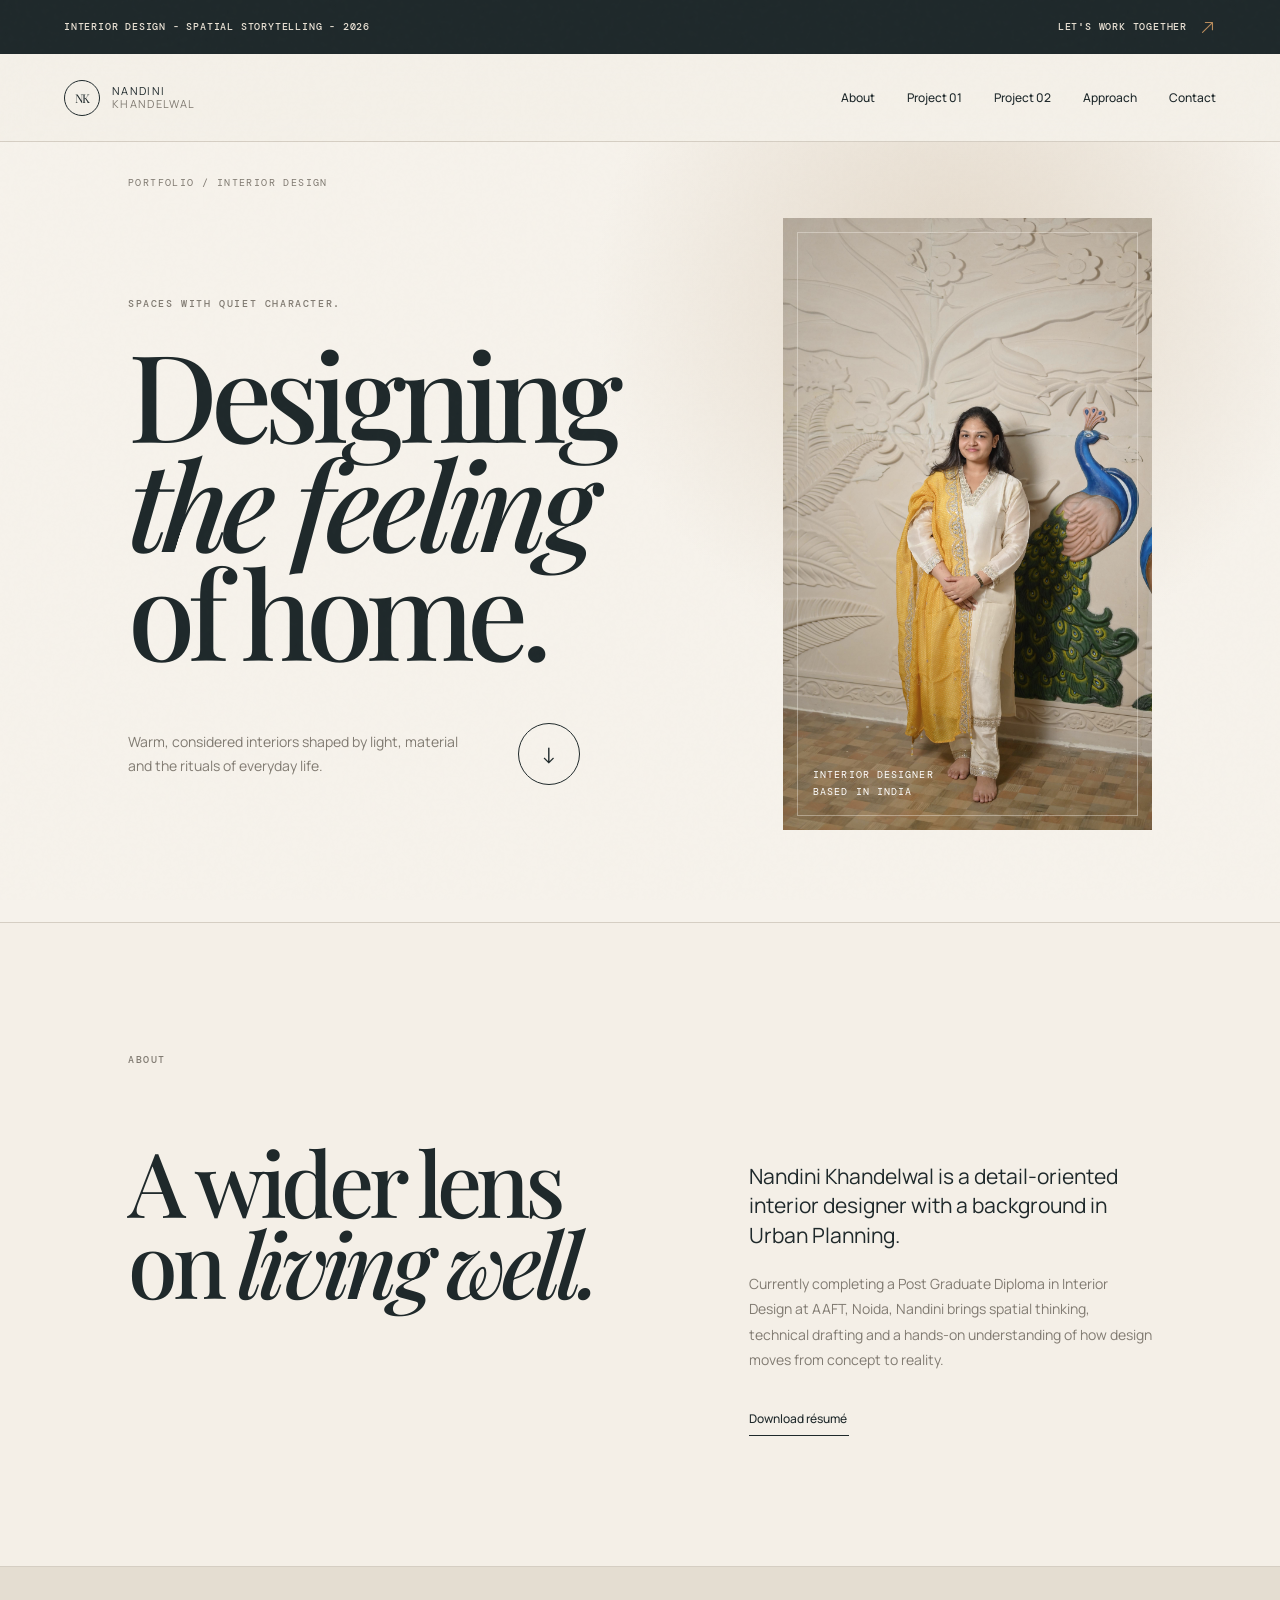
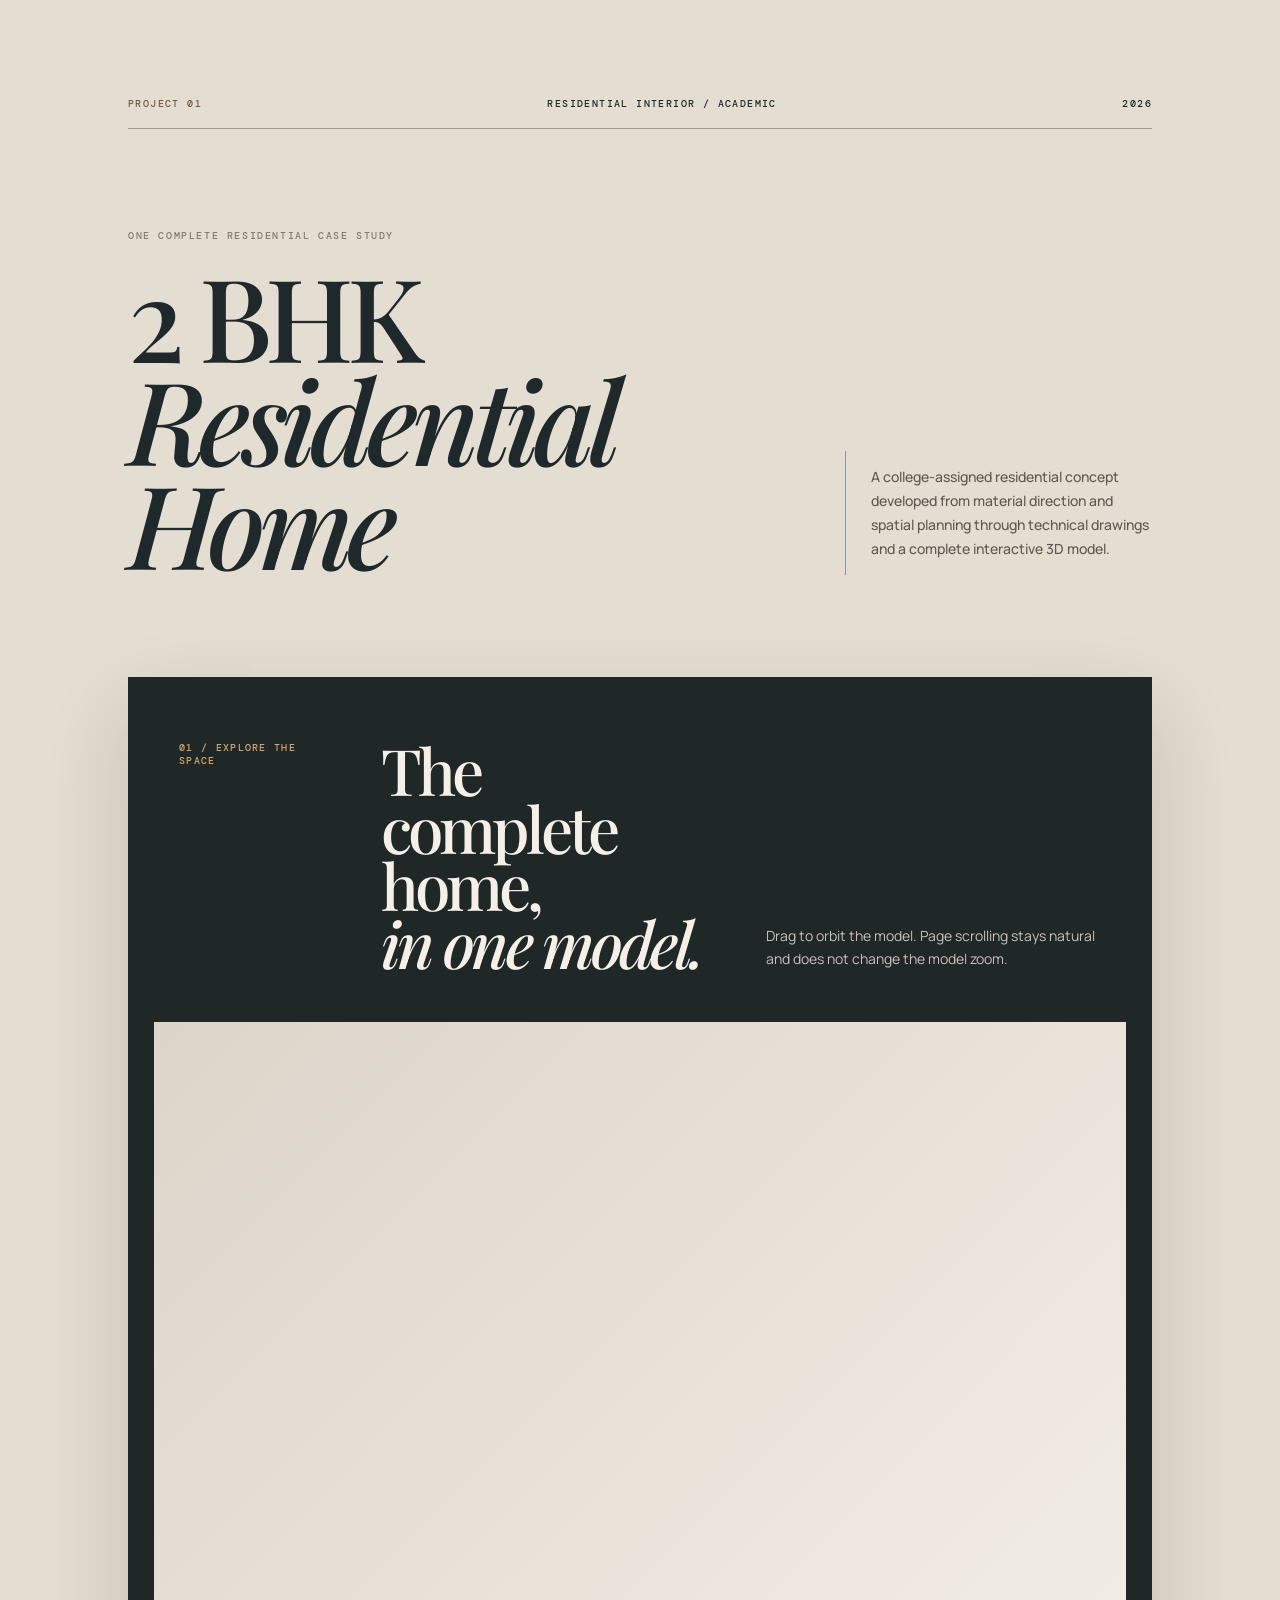
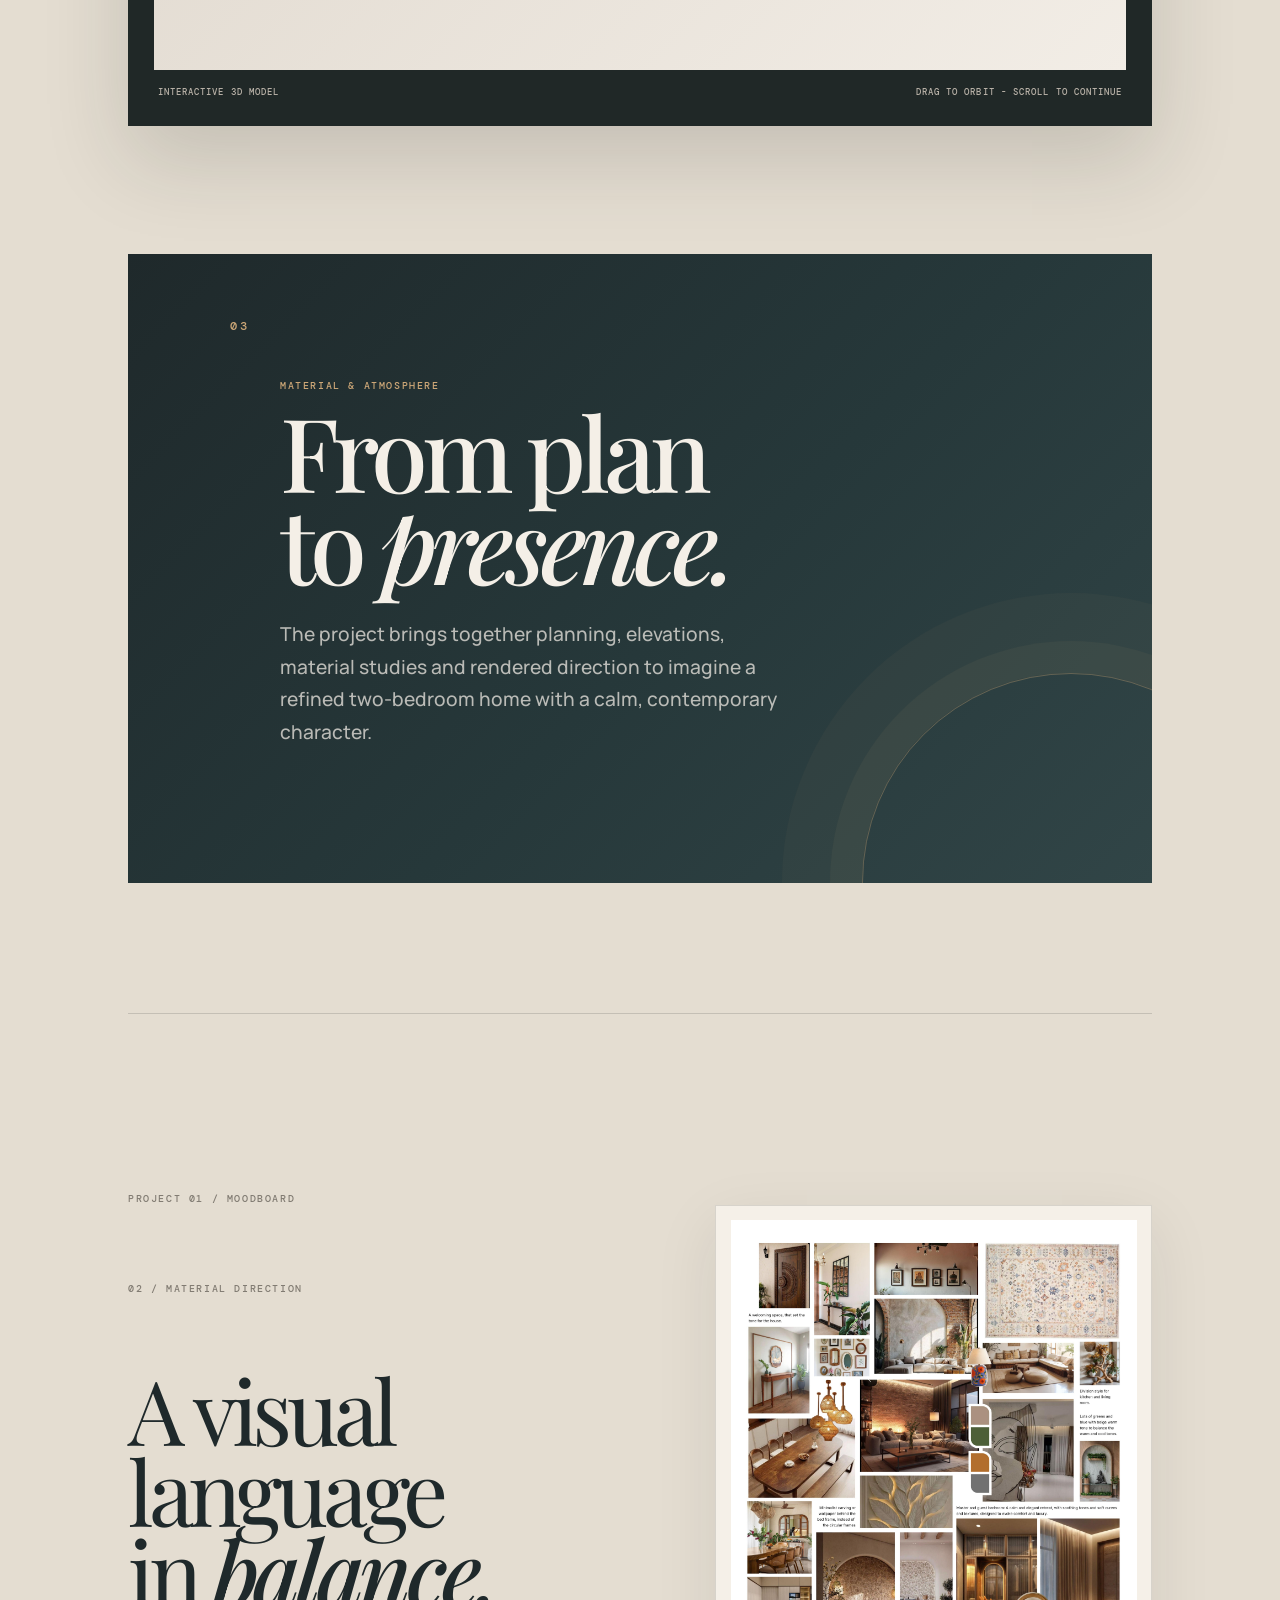
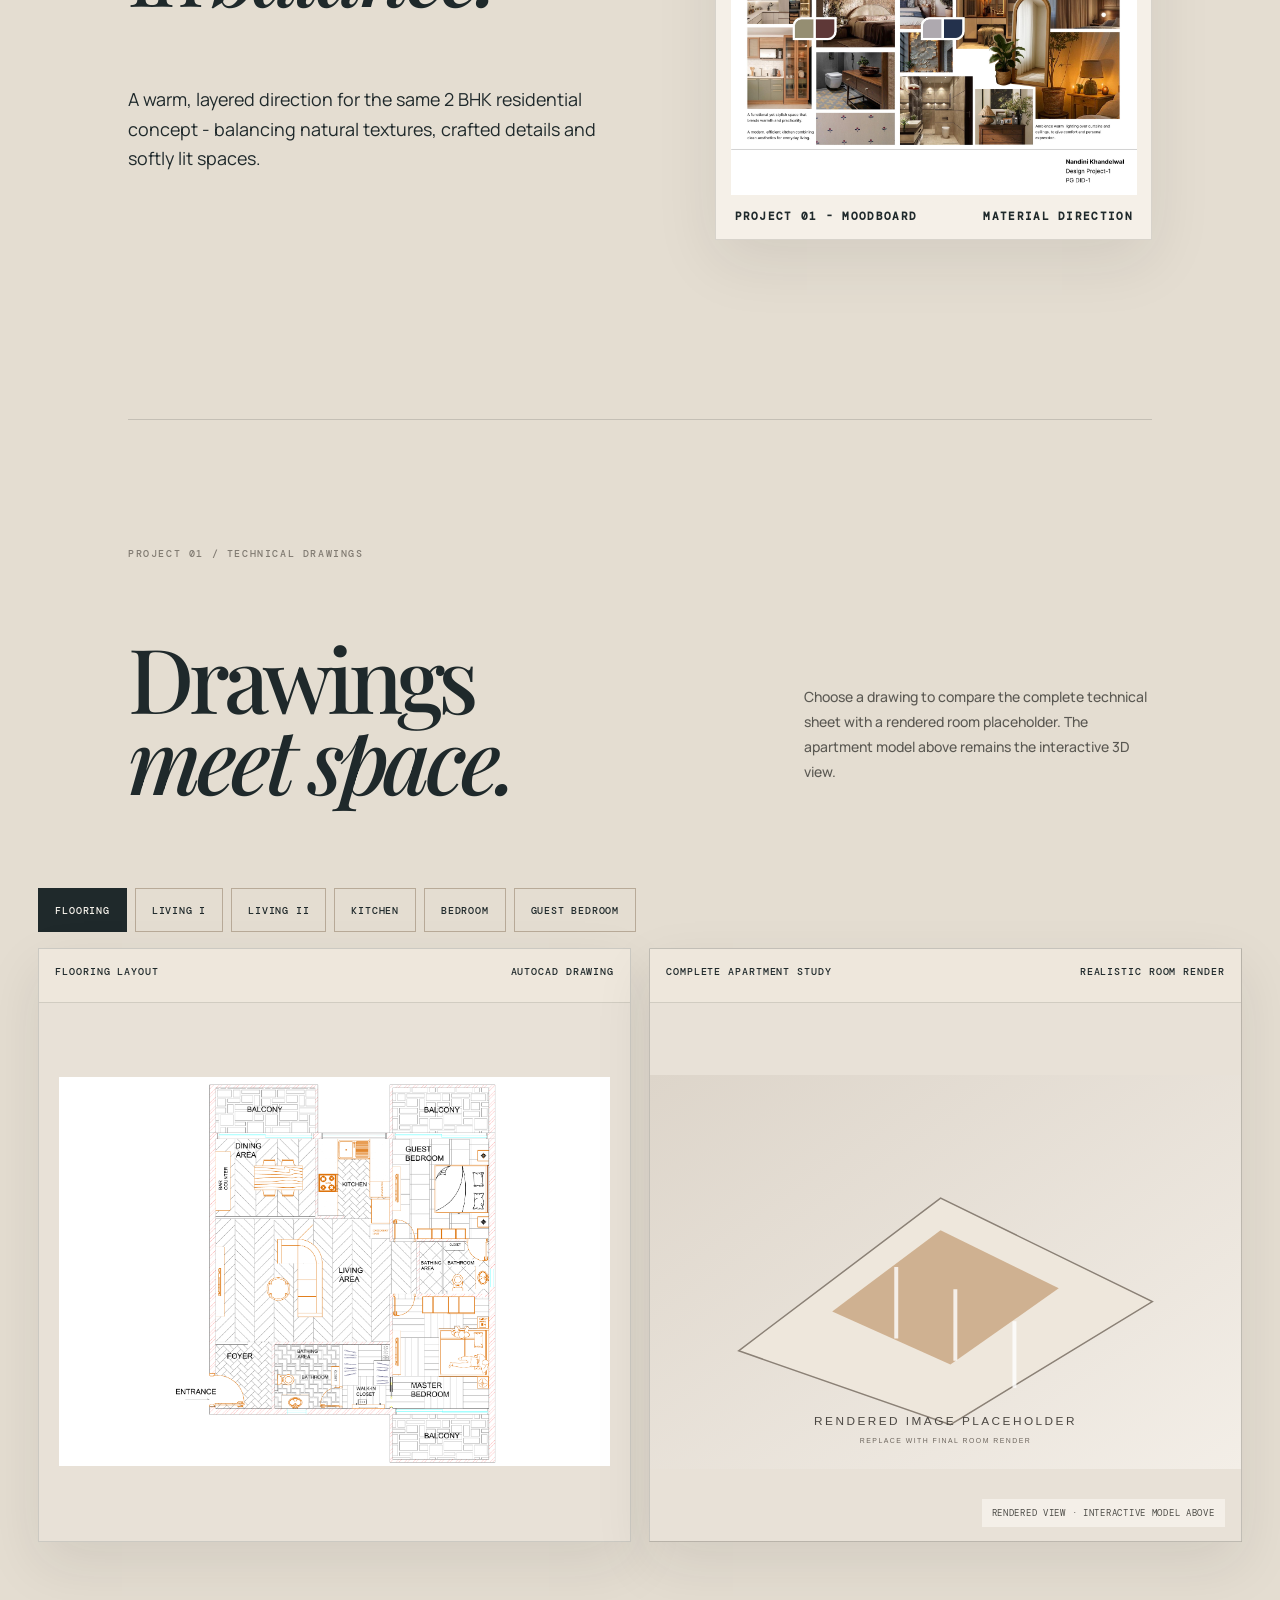
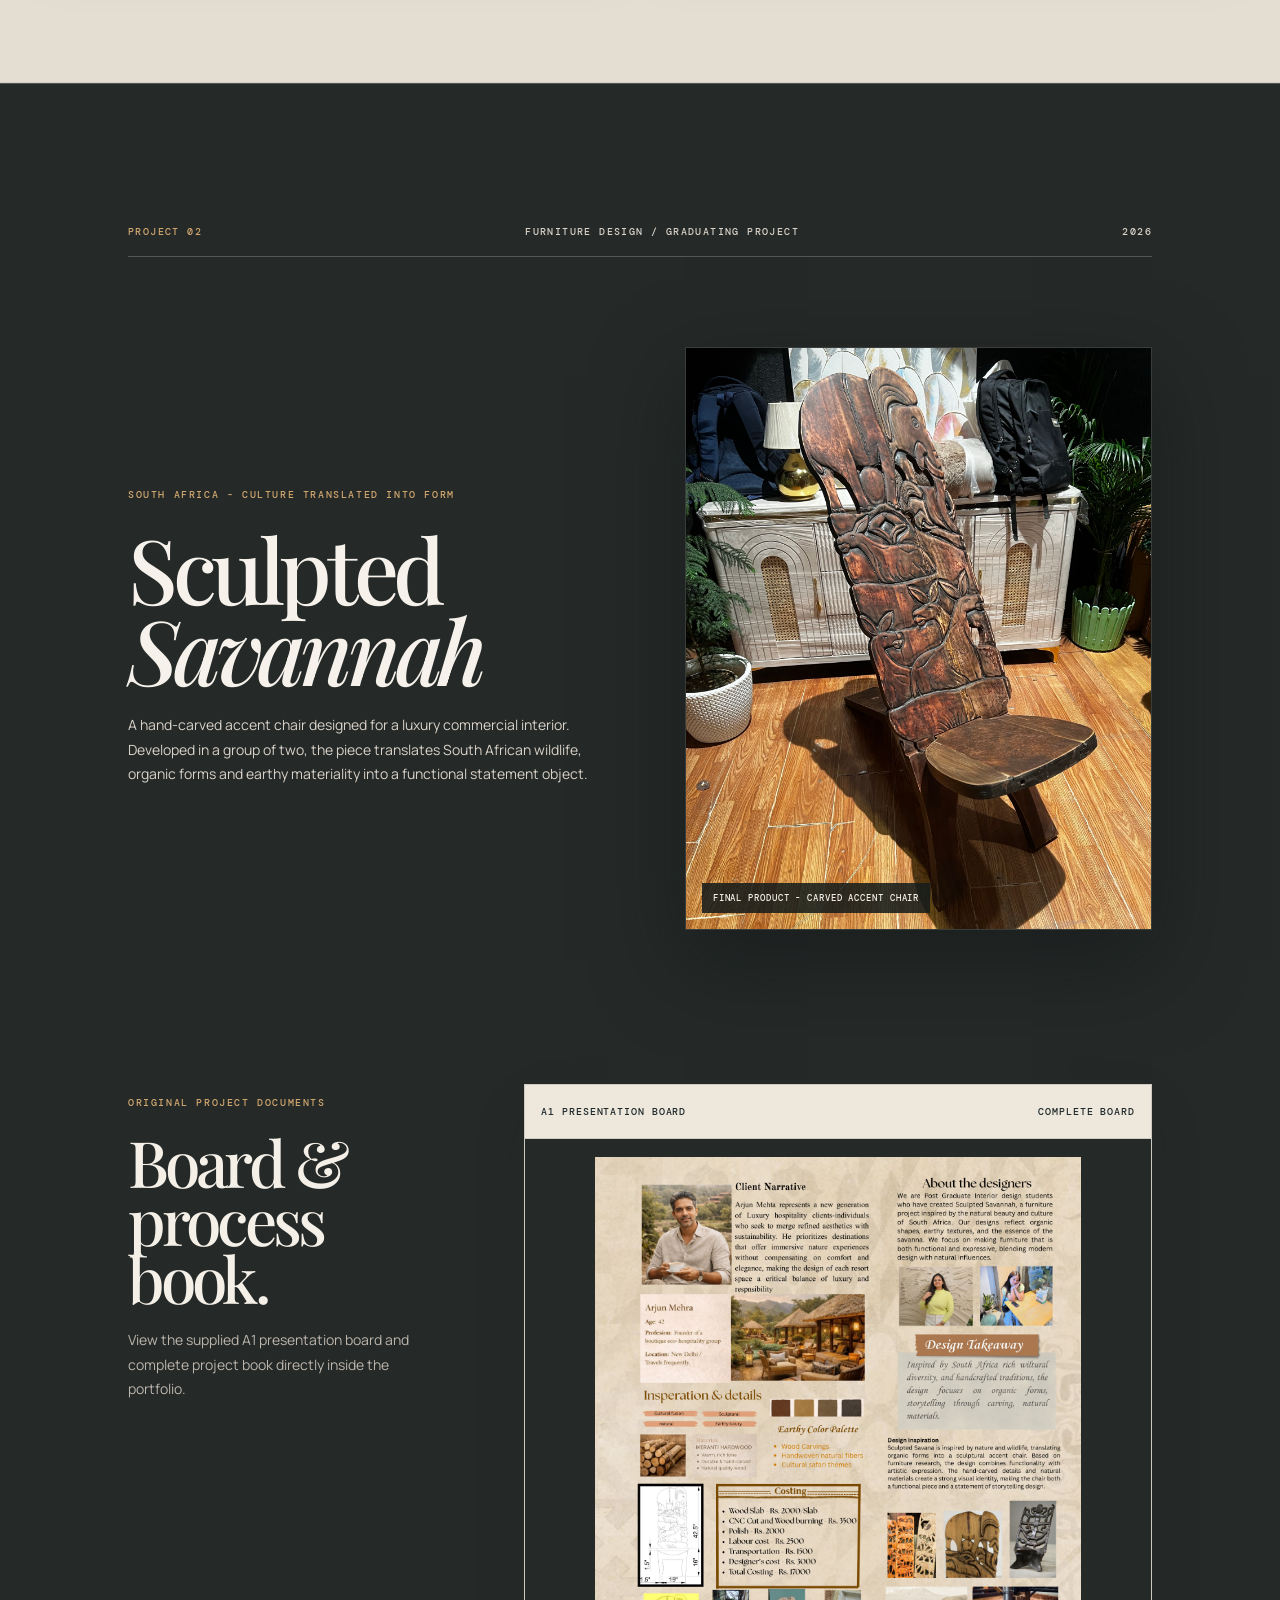
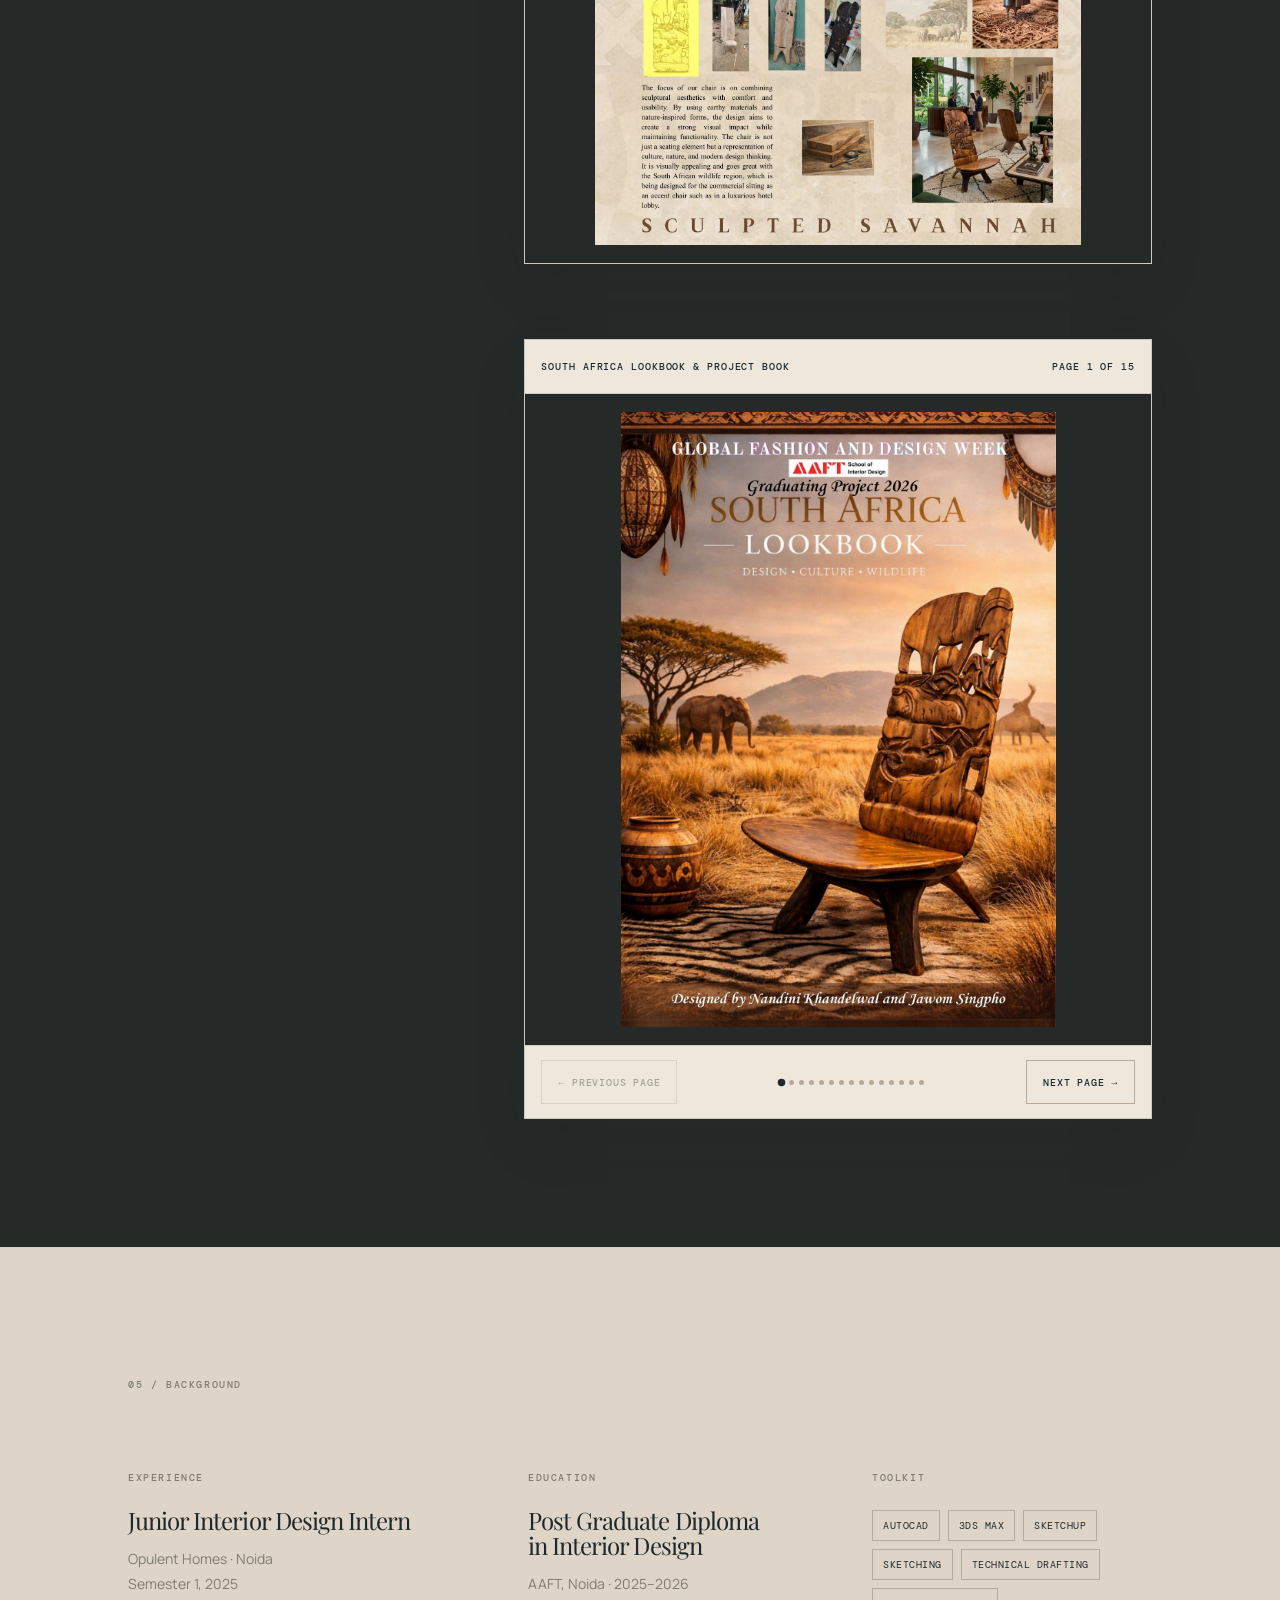
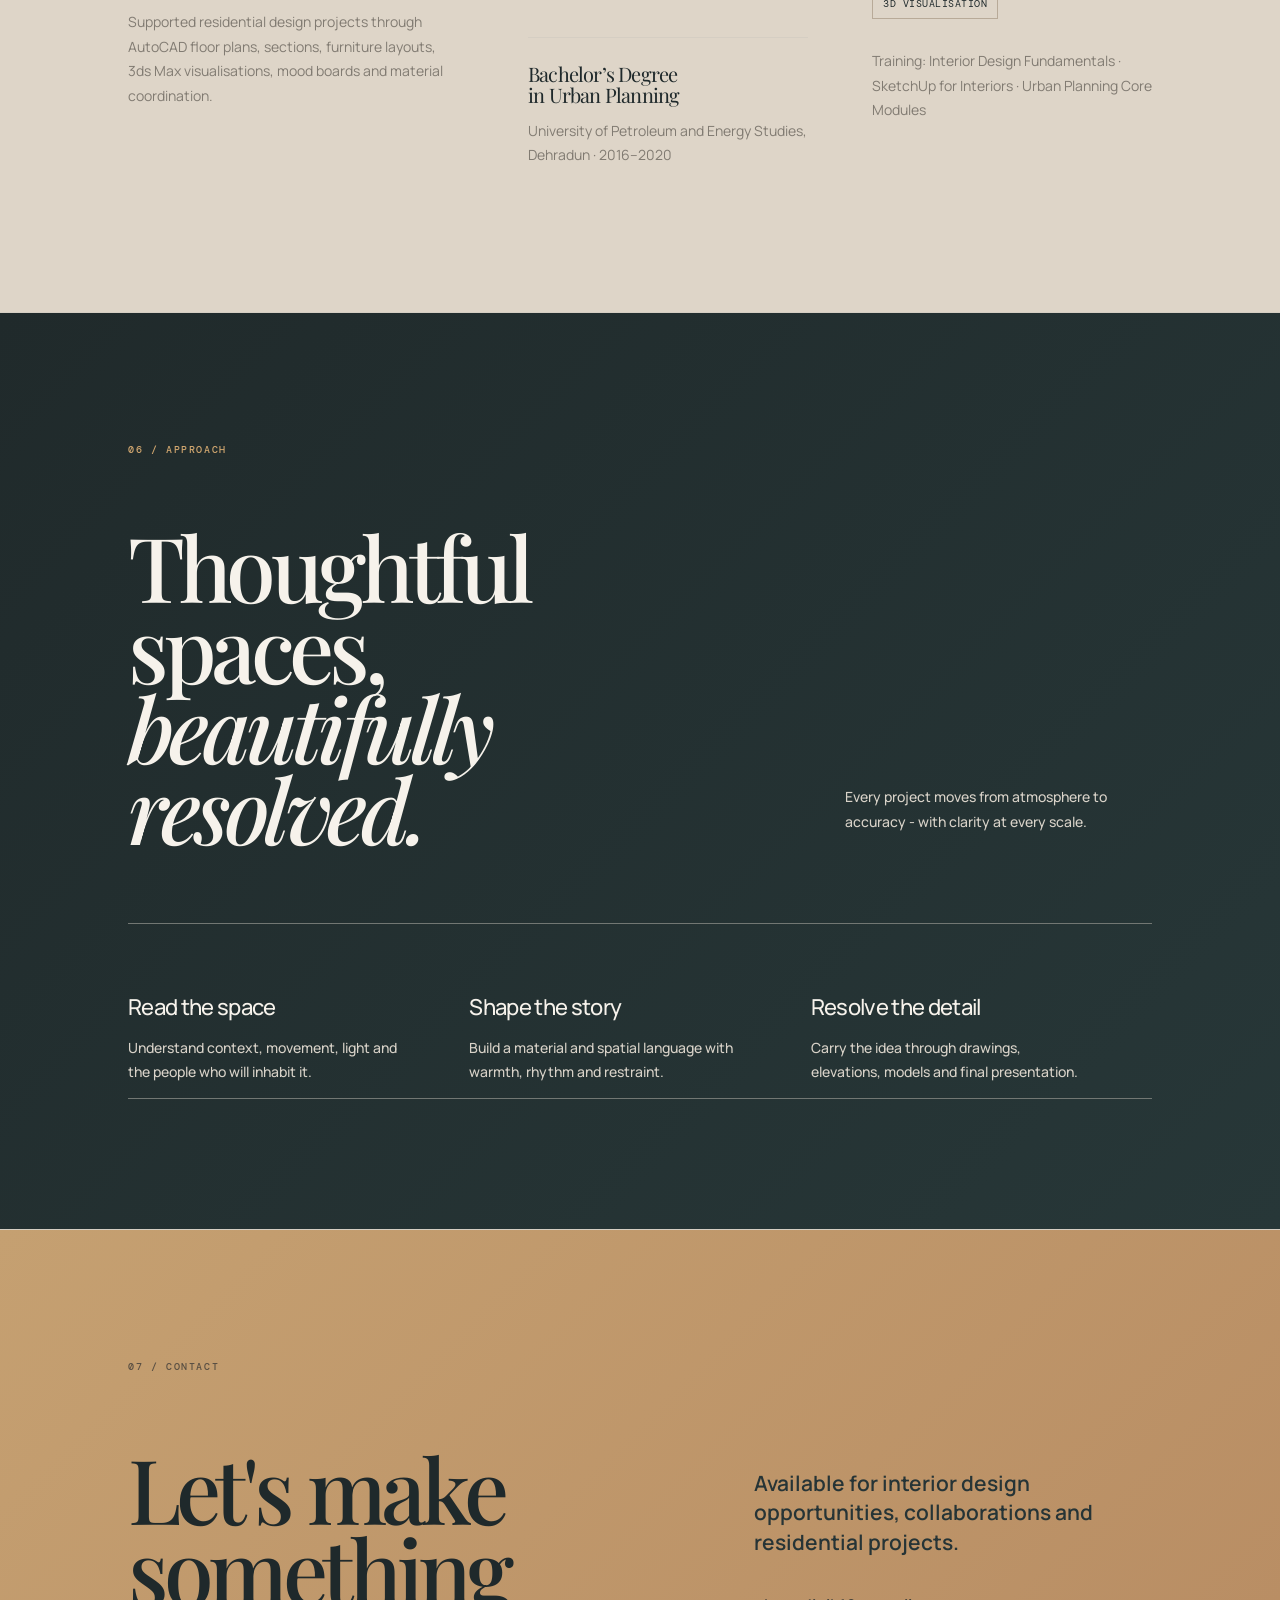
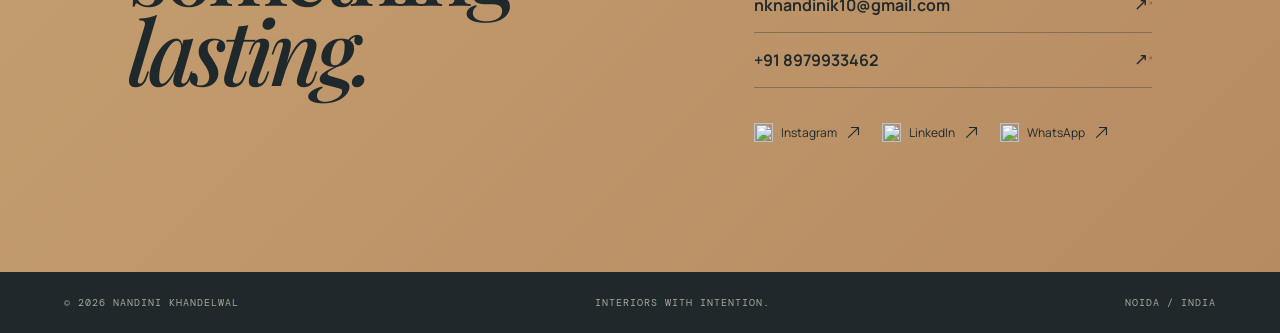
==== index.html @ daa7f0a0 "Set interior-facing default camera for apartment model" ====
<!doctype html>
<html lang="en">
<head>
  <meta charset="UTF-8">
  <meta name="viewport" content="width=device-width,initial-scale=1">
  <meta name="description" content="Nandini Khandelwal - interior design portfolio">
  <title>Nandini Khandelwal - Interior Design</title>
  <link rel="stylesheet" href="styles.css?v=21">
  <link rel="icon" type="image/svg+xml" href="assets/favicon.svg?v=2">
  <script type="module" src="https://ajax.googleapis.com/ajax/libs/model-viewer/4.0.0/model-viewer.min.js"></script>
</head>
<body>
  <div class="announcement"><span>Interior design - spatial storytelling - 2026</span><a href="#contact">Let's work together <b>↗</b></a></div>
  <header>
    <a class="brand" href="#top"><span class="brand-mark">NK</span><span>Nandini<br><em>Khandelwal</em></span></a>
    <nav><a href="#about">About</a><a href="#project">Project 01</a><a href="#project-sculpted-savannah">Project 02</a><a href="#process">Approach</a><a href="#contact">Contact</a></nav>
    <button class="menu-button" aria-label="Open menu" aria-expanded="false">☰</button>
  </header>

  <main id="top">
    <section class="hero">
      <div class="hero-meta"><span>Portfolio / Interior design</span></div>
      <div class="hero-content"><p class="eyebrow">Spaces with quiet character.</p><h1>Designing<br><i>the feeling</i><br>of home.</h1><div class="hero-bottom"><p>Warm, considered interiors shaped by light, material and the rituals of everyday life.</p><a class="circle-arrow" href="#project" aria-label="Explore selected work">↓</a></div></div>
      <div class="hero-portrait"><img src="assets/nandini-portrait-new.jpg" alt="Nandini Khandelwal"><span>Interior designer<br>based in India</span></div>
    </section>

    <section class="statement" id="about"><div class="section-index">About</div><div class="statement-grid"><h2>A wider lens<br>on <i>living well.</i></h2><div><p class="lead">Nandini Khandelwal creates spaces that feel composed, tactile and deeply personal.</p><p>With a foundation in Urban Planning and a Post Graduate Diploma in Interior Design, she works across spatial planning, technical development and visual storytelling - balancing a strong point of view with the way people actually live.</p><a class="underlink" href="assets/nandini-khandelwal-resume.pdf" download>Download résumé <b>↓</b></a></div></div></section>

    <article class="case-study residential-project" id="project">
      <section class="feature">
        <div class="project-kicker"><span>Project 01</span><span>Residential interior / Academic</span><span>2026</span></div>
        <div class="feature-head"><div><p class="eyebrow">One complete residential case study</p><h2>2 BHK<br><i>Residential Home</i></h2></div><div class="feature-note"><p>A college-assigned residential concept developed from material direction and spatial planning through technical drawings and a complete interactive 3D model.</p></div></div>

        <div class="main-model-shell">
          <div class="main-model-copy"><span class="project-step">01 / Explore the space</span><h3>The complete home,<br><i>in one model.</i></h3><p>Drag to orbit the model. Page scrolling stays natural and does not change the model zoom.</p></div>
          <model-viewer src="assets/apartment-approximation.glb?v=21" camera-controls touch-action="pan-y" interaction-prompt="auto" loading="eager" reveal="auto" shadow-intensity="0.55" exposure="1.15" environment-image="neutral" camera-target="0m 1.1m 0m" camera-orbit="0deg 78deg 24m" field-of-view="42deg" min-camera-orbit="auto auto 8m" max-camera-orbit="auto auto 40m" alt="Approximate interactive 3D model of the furnished apartment"></model-viewer>
          <div class="model-caption"><span>Interactive 3D model</span><span>Drag to orbit - scroll to continue</span></div>
        </div>

        <div class="project-story"><div class="story-copy"><p class="eyebrow">Material & atmosphere</p><h3>From plan<br>to <i>presence.</i></h3><p>The project brings together planning, elevations, material studies and rendered direction to imagine a refined two-bedroom home with a calm, contemporary character.</p></div></div>
      </section>

      <section class="moodboard" id="moodboard"><div class="section-index">Project 01 / Moodboard</div><div class="moodboard-inner"><div><p class="eyebrow">02 / Material direction</p><h2>A visual language<br>in <i>balance.</i></h2><p class="moodboard-intro">A warm, layered direction for the same 2 BHK residential concept - balancing natural textures, crafted details and softly lit spaces.</p></div><figure class="moodboard-art"><img class="moodboard-full-image" src="assets/moodboard-project-1.jpg" alt="Moodboard for the 2 BHK residential home project"><figcaption><span>Project 01 - Moodboard</span><span>Material direction</span></figcaption></figure></div></section>

      <section class="drawings" id="drawings">
        <div class="section-index">Project 01 / Technical drawings</div>
        <div class="drawings-head"><h2>Drawings<br><i>meet space.</i></h2><p>Choose a drawing to compare the complete technical sheet with a rendered room placeholder. The apartment model above remains the interactive 3D view.</p></div>
        <div class="drawing-viewer">
          <div class="drawing-tabs" role="tablist" aria-label="Residential drawing PDFs">
            <button class="is-active" type="button" data-pdf-src="assets/drawings/Final%20layout%20Flooring..-Model.pdf" data-pdf-title="Flooring layout">Flooring</button>
            <button type="button" data-pdf-src="assets/drawings/LIVING%201%20FINAL.pdf" data-pdf-title="Living elevation I">Living I</button>
            <button type="button" data-pdf-src="assets/drawings/LIVING%202%20FINAL.pdf" data-pdf-title="Living elevation II">Living II</button>
            <button type="button" data-pdf-src="assets/drawings/KITCHEN%20ELEVATION%20FINAL.pdf" data-pdf-title="Kitchen elevation">Kitchen</button>
            <button type="button" data-pdf-src="assets/drawings/BEDROOM%20ELEVATION.pdf" data-pdf-title="Bedroom elevation">Bedroom</button>
            <button type="button" data-pdf-src="assets/drawings/Final%20layout%20Flooring..-Model.pdf" data-pdf-title="Guest bedroom plan">Guest bedroom</button>
          </div>
          <div class="drawing-comparison">
            <figure class="comparison-panel drawing-panel"><figcaption><span id="drawing-pdf-title">Flooring layout</span><span>AutoCAD drawing</span></figcaption><img id="drawing-sheet-image" src="assets/drawings/web/flooring.png" alt="Full Flooring layout AutoCAD drawing"></figure>
            <figure class="comparison-panel room-study-panel"><figcaption><span id="render-title">Complete apartment study</span><span>Realistic room render</span></figcaption><img id="drawing-room-image" src="assets/drawings/placeholders/apartment-study.svg" alt="Realistic rendered room view for the complete apartment study"><span class="room-model-hint">Rendered view · interactive model above</span></figure>
          </div>
        </div>
      </section>
    </article>

    <article class="project-secondary case-study" id="project-sculpted-savannah">
      <div class="project-kicker project-kicker-dark"><span>Project 02</span><span>Furniture design / Graduating project</span><span>2026</span></div>
      <div class="project-secondary-grid"><div><p class="eyebrow">South Africa - Culture translated into form</p><h2>Sculpted<br><i>Savannah</i></h2><p>A hand-carved accent chair designed for a luxury commercial interior. Developed in a group of two, the piece translates South African wildlife, organic forms and earthy materiality into a functional statement object.</p></div><figure class="project-secondary-image"><img src="assets/projects/sculpted-savannah/final-chair.jpg" alt="Completed hand-carved Sculpted Savannah accent chair"><figcaption>Final product - carved accent chair</figcaption></figure></div>

      <div class="project-documents">
        <div class="project-documents-head"><p class="eyebrow">Original project documents</p><h3>Board &amp; process book.</h3><p>View the supplied A1 presentation board and complete project book directly inside the portfolio.</p></div>
        <section class="document-embed board-viewer"><div class="embedded-pdf-bar"><span>A1 presentation board</span><span>Complete board</span></div><div class="board-page-stage"><img src="assets/projects/sculpted-savannah/a1-board-hires.png" alt="Complete Sculpted Savannah A1 presentation board"></div></section>
        <section class="document-embed book-viewer"><div class="embedded-pdf-bar"><span>South Africa lookbook &amp; project book</span><span id="book-page-status">Page 1 of 15</span></div><div class="book-page-stage" aria-live="polite"><img id="book-page-image" src="assets/projects/sculpted-savannah/pages/page-01.jpg" alt="South Africa project book page 1 of 15"></div><div class="book-controls"><button id="book-previous" type="button" disabled>← Previous page</button><div class="book-page-dots" aria-hidden="true"></div><button id="book-next" type="button">Next page →</button></div></section>
      </div>
    </article>

    <section class="process" id="process"><div class="section-index">Approach</div><div class="process-head"><h2>Thoughtful spaces,<br><i>beautifully resolved.</i></h2><p>Every project moves from atmosphere to accuracy - with clarity at every scale.</p></div><div class="process-grid"><div><h3>Read the space</h3><p>Understand context, movement, light and the people who will inhabit it.</p></div><div><h3>Shape the story</h3><p>Build a material and spatial language with warmth, rhythm and restraint.</p></div><div><h3>Resolve the detail</h3><p>Carry the idea through drawings, elevations, models and final presentation.</p></div></div></section>

    <section class="contact" id="contact"><div class="section-index">Contact</div><div class="contact-grid"><h2>Let's make<br>something <i>lasting.</i></h2><div><p class="lead">Available for interior design opportunities, collaborations and residential projects.</p><a class="contact-link" href="mailto:nknandinik10@gmail.com">nknandinik10@gmail.com <b aria-hidden="true"></b></a><a class="contact-link" href="tel:+918979933462">+91 8979933462 <b aria-hidden="true"></b></a><div class="social-links"><a href="https://www.instagram.com/nandini_khandelwal1" target="_blank" rel="noopener">Instagram <b>↗</b></a><a href="https://www.linkedin.com/in/nandini-khandelwal-302637140/" target="_blank" rel="noopener">LinkedIn <b>↗</b></a><a href="https://wa.me/918979933462" target="_blank" rel="noopener">WhatsApp <b>↗</b></a></div></div></div></section>
  </main>

  <footer><span>© 2026 Nandini Khandelwal</span><span>Interiors with intention.</span><span>Noida / India</span></footer>
  <script src="resume.js?v=21"></script>
  <script src="motion.js?v=21"></script>
</body>
</html>
---- styles.css ----
@import url('https://fonts.googleapis.com/css2?family=DM+Mono:wght@400;500&family=Manrope:wght@400;500;600&family=Playfair+Display:ital,wght@0,500;1,500&display=swap');
:root{--ink:#202322;--paper:#f4f0e9;--warm:#e7dfd2;--muted:#817b72;--line:#d5cec3;--accent:#b19570;--serif:'Playfair Display',Georgia,serif;--sans:Manrope,Arial,sans-serif;--mono:'DM Mono',monospace}*{box-sizing:border-box}html{scroll-behavior:smooth}body{margin:0;background:var(--paper);color:var(--ink);font-family:var(--sans);font-size:14px}a{color:inherit;text-decoration:none}.announcement{height:32px;background:var(--ink);color:#e9e1d4;padding:0 5vw;display:flex;align-items:center;justify-content:space-between;font:10px var(--mono);letter-spacing:.08em;text-transform:uppercase}.announcement b,.feature-foot a,.underlink b,.contact-link b,.social-links b{color:var(--accent);font-weight:400}header{height:88px;padding:0 5vw;display:flex;align-items:center;justify-content:space-between;border-bottom:1px solid var(--line);position:sticky;top:0;background:#f4f0e9eb;backdrop-filter:blur(18px);z-index:10}.brand{display:flex;align-items:center;gap:12px;font-size:11px;line-height:1.1;text-transform:uppercase;letter-spacing:.12em}.brand em{font-style:normal;color:var(--muted)}.brand-mark{width:36px;height:36px;border:1px solid var(--ink);border-radius:50%;display:grid;place-items:center;font:12px var(--serif);letter-spacing:-.1em}nav{display:flex;gap:32px;font-size:12px}nav a{position:relative}nav a:after{content:'';position:absolute;left:0;right:100%;bottom:-7px;height:1px;background:var(--ink);transition:right .3s}nav a:hover:after{right:0}.menu-button{display:none;border:0;background:none;font-size:20px}.hero{min-height:calc(100vh - 120px);padding:74px 10vw 90px;display:grid;grid-template-columns:1fr 36%;gap:7vw;position:relative;overflow:hidden;background:radial-gradient(circle at 75% 20%,#e2d7c8,transparent 32%),var(--paper)}.hero-meta{position:absolute;top:34px;left:10vw;right:10vw;display:flex;justify-content:space-between;font:10px var(--mono);letter-spacing:.14em;text-transform:uppercase;color:var(--muted)}.hero-content{align-self:center;padding-top:30px}.eyebrow,.section-index{font:10px var(--mono);letter-spacing:.16em;text-transform:uppercase;color:var(--muted)}h1,h2,h3{font-family:var(--serif);font-weight:500;letter-spacing:-.06em;line-height:.9}h1{font-size:clamp(68px,9.5vw,150px);margin:28px 0 50px}h1 i,h2 i,h3 i{font-weight:500}.hero-bottom{display:flex;align-items:center;gap:50px}.hero-bottom p{max-width:340px;color:var(--muted);line-height:1.7}.circle-arrow{width:62px;height:62px;border:1px solid var(--ink);border-radius:50%;display:grid;place-items:center;font-size:22px;transition:.3s}.circle-arrow:hover{background:var(--ink);color:var(--paper);transform:rotate(-45deg)}.hero-portrait{align-self:center;position:relative;height:min(68vh,700px);background:#d8c9b8;overflow:hidden}.hero-portrait:before{content:'';position:absolute;inset:14px;border:1px solid #f4f0e966;z-index:1}.hero-portrait img{width:100%;height:100%;object-fit:cover;object-position:center 25%;filter:saturate(.8)}.hero-portrait span{position:absolute;bottom:30px;left:30px;color:white;font:10px var(--mono);line-height:1.7;text-transform:uppercase;letter-spacing:.11em;z-index:2}.statement,.feature,.drawings,.process,.contact{padding:130px 10vw;border-top:1px solid var(--line)}.statement-grid{display:grid;grid-template-columns:1.1fr .9fr;gap:10vw;margin-top:75px}.statement h2,.drawings h2,.process h2,.contact h2{font-size:clamp(55px,7vw,105px);margin:0}.lead{font-size:21px;line-height:1.4;color:var(--ink);max-width:480px}.statement-grid div>p:not(.lead),.drawings-head p,.process-head p,.story-copy p:not(.eyebrow){line-height:1.8;color:var(--muted);max-width:480px}.underlink{display:inline-block;margin-top:24px;padding-bottom:8px;border-bottom:1px solid var(--ink);font-size:12px}.feature{background:var(--warm)}.feature-head{display:grid;grid-template-columns:1fr 30%;gap:8vw;margin-top:72px;align-items:end}.feature h2{font-size:clamp(68px,9vw,140px);margin:22px 0 0}.feature-note{border-left:1px solid var(--accent);padding-left:25px;color:var(--muted);line-height:1.7}.feature-note span{font:10px var(--mono);color:var(--accent)}.button-light{display:inline-block;border:1px solid var(--ink);padding:14px 18px;margin-top:18px;color:var(--ink);font-size:11px;text-transform:uppercase;letter-spacing:.1em}.feature-visual{height:540px;margin-top:75px;position:relative;overflow:hidden;background:linear-gradient(135deg,#c9baa7,#eee8de 70%)}.feature-visual:after{content:'';position:absolute;inset:0;background:linear-gradient(120deg,transparent 40%,#fff3 40.2%,transparent 41%,transparent 70%,#282d2d18 70.2%,transparent 71%)}.visual-title{position:absolute;top:50px;left:55px;font:clamp(50px,7vw,100px) var(--serif);line-height:.85;z-index:1}.visual-title i{font-weight:500}.visual-circle{position:absolute;right:55px;bottom:45px;width:100px;height:100px;border:1px solid var(--ink);border-radius:50%;display:grid;place-items:center;text-align:center;font:18px var(--serif);z-index:1}.visual-circle small{font:9px var(--mono)}.feature-foot{display:flex;justify-content:space-between;margin-top:18px;font:10px var(--mono);text-transform:uppercase;letter-spacing:.08em;color:var(--muted)}.project-story{display:grid;grid-template-columns:1.1fr .9fr;gap:10vw;align-items:center;margin-top:120px}.render-wrap{position:relative;background:#d7cabb}.render-wrap img{width:100%;display:block;aspect-ratio:1.2;object-fit:cover;filter:saturate(.75)}.render-wrap span{position:absolute;bottom:18px;left:18px;color:white;font:10px var(--mono);text-transform:uppercase;letter-spacing:.1em}.story-copy h3{font-size:clamp(54px,6vw,90px);margin:22px 0}.drawings-head,.process-head{display:grid;grid-template-columns:1fr 30%;gap:8vw;align-items:end;margin-top:70px}.drawing-grid{display:grid;grid-template-columns:repeat(4,1fr);gap:14px;margin-top:70px}.drawing-card{background:#e8e1d7;border:1px solid var(--line);transition:.3s}.drawing-card:hover{transform:translateY(-6px);box-shadow:0 18px 30px #28231b18}.drawing-card img{display:block;width:100%;aspect-ratio:1.15;object-fit:cover;mix-blend-mode:multiply}.drawing-card span{display:flex;justify-content:space-between;padding:15px 12px;font-size:11px}.drawing-card b{color:var(--accent);font-weight:400}.process{background:#252928;color:var(--paper)}.process .section-index,.process-head p,.process-grid p{color:#aaa79e}.process-head{margin-bottom:75px}.process-grid{display:grid;grid-template-columns:repeat(3,1fr);border-top:1px solid #565854}.process-grid>div{padding:26px 28px 0 0;border-bottom:1px solid #565854}.process-grid span{color:var(--accent);font:11px var(--mono)}.process-grid h3{font:22px var(--sans);letter-spacing:-.03em;margin:42px 0 14px}.process-grid p{line-height:1.7;max-width:270px}.contact{background:var(--accent);color:var(--ink)}.contact .section-index{color:#594f43}.contact-grid{display:grid;grid-template-columns:1fr .8fr;gap:10vw;margin-top:75px}.contact .lead{max-width:400px}.contact-link{display:flex;justify-content:space-between;border-bottom:1px solid #856f52;padding:16px 0;font-size:16px}.social-links{display:flex;gap:20px;margin-top:35px}.social-links a{font-size:12px}.contact-link b,.social-links b{color:var(--ink)}footer{display:flex;justify-content:space-between;padding:24px 5vw;background:var(--ink);color:#a9a49a;font:10px var(--mono);text-transform:uppercase;letter-spacing:.1em}@media(max-width:800px){.announcement{padding:0 5vw;font-size:8px}.announcement span{display:none}.announcement a{margin-left:auto}header{height:72px}.brand-mark{width:32px;height:32px}nav{display:none;position:absolute;top:72px;left:0;right:0;background:var(--paper);padding:25px 8vw;flex-direction:column;gap:20px;border-bottom:1px solid var(--line)}nav.open{display:flex}.menu-button{display:block}.hero{min-height:auto;padding:90px 8vw 70px;display:block}.hero-meta{left:8vw;right:8vw;top:30px}.hero-content{padding-top:20px}.hero-bottom{gap:20px}.hero-bottom p{font-size:13px}.circle-arrow{width:52px;height:52px;flex:0 0 auto}.hero-portrait{height:440px;margin-top:65px}.statement,.feature,.drawings,.process,.contact{padding:85px 8vw}.statement-grid,.feature-head,.drawings-head,.process-head,.contact-grid,.project-story{grid-template-columns:1fr;gap:40px;margin-top:48px}.feature h2{font-size:70px}.feature-note{max-width:340px}.feature-visual{height:350px;margin-top:55px}.visual-title{top:35px;left:30px;font-size:54px}.visual-circle{right:25px;bottom:25px;width:75px;height:75px;font-size:14px}.feature-foot{display:block;line-height:2}.feature-foot a{display:block}.project-story{margin-top:80px}.drawings-head,.process-head{margin-top:48px}.drawing-grid{grid-template-columns:1fr 1fr;margin-top:45px}.process-grid{grid-template-columns:1fr}.process-grid>div{padding:25px 0}.contact-grid{margin-top:48px}.social-links{flex-wrap:wrap}footer{display:block;line-height:2.2}footer span{display:block}}
 .background{padding:130px 10vw;border-top:1px solid var(--line);background:#ded5c8}.background-grid{display:grid;grid-template-columns:1.2fr 1fr 1fr;gap:5vw;margin-top:70px}.background-grid h3{font:24px var(--serif);line-height:1.05;letter-spacing:-.04em;margin:24px 0 12px}.background-grid p:not(.eyebrow){color:var(--muted);line-height:1.75;max-width:330px}.small-heading{border-top:1px solid var(--line);padding-top:25px;margin-top:40px!important;font-size:20px!important}.skill-list{display:flex;flex-wrap:wrap;gap:8px;margin-top:26px;max-width:300px}.skill-list span{border:1px solid #b8aa98;padding:8px 10px;font:10px var(--mono);text-transform:uppercase;letter-spacing:.05em}.certs{margin-top:30px}
@media(max-width:800px){.background{padding:85px 8vw}.background-grid{grid-template-columns:1fr;gap:40px;margin-top:48px}}
.render-wrap span{color:var(--ink);background:#f4f0e9e8;padding:9px 11px;box-shadow:0 4px 14px #28231b18}
.reveal{opacity:0;transform:translateY(24px);transition:opacity .8s ease var(--reveal-delay),transform .8s cubic-bezier(.22,1,.36,1) var(--reveal-delay)}.reveal.is-visible{opacity:1;transform:none}.hero-content,.hero-portrait{animation:hero-in 1s cubic-bezier(.22,1,.36,1) both}.hero-portrait{animation-delay:.12s}@keyframes hero-in{from{opacity:0;transform:translateY(22px)}to{opacity:1;transform:none}}.project-card,.drawing-card,.render-wrap{overflow:hidden}.project-card-image,.feature-visual{transition:transform .8s cubic-bezier(.22,1,.36,1)}.project-card:hover .project-card-image,.feature-visual:hover{transform:scale(1.025)}.render-wrap img{transition:transform .8s cubic-bezier(.22,1,.36,1)}.render-wrap:hover img{transform:scale(1.035)}.drawing-card img{transition:transform .6s cubic-bezier(.22,1,.36,1)}.drawing-card:hover img{transform:scale(1.04)}
@media(max-width:800px){body{overflow-x:hidden}.hero{width:100%;grid-template-columns:1fr}.hero-content{max-width:100%}h1{font-size:clamp(58px,17vw,92px);overflow-wrap:normal}.hero-bottom{align-items:flex-start}.hero-portrait{width:100%;height:min(118vw,520px)}.statement-grid,.feature-head,.drawings-head,.process-head,.contact-grid,.project-story{width:100%}.statement h2,.drawings h2,.process h2,.contact h2{font-size:clamp(52px,14vw,86px)}.feature h2{font-size:clamp(62px,16vw,100px)}.feature-visual{width:100%;height:min(88vw,420px)}.visual-title{font-size:clamp(46px,13vw,76px)}.drawing-grid{gap:10px}.drawing-card span{font-size:10px;padding:12px 9px}.contact-link{font-size:15px}footer{font-size:9px}}
@media(prefers-reduced-motion:reduce){*,*:before,*:after{animation:none!important;transition:none!important;scroll-behavior:auto!important}.reveal{opacity:1;transform:none}}
.mobile-dock{display:none}
@media(max-width:800px){body{padding-bottom:76px}.announcement{height:30px}.announcement a{font-size:8px}header{height:68px;padding:0 6vw}nav{top:68px}.hero{padding-top:84px}.hero-meta{top:26px;font-size:8px}.statement,.feature,.drawings,.background,.process,.contact{padding-top:72px;padding-bottom:72px}.feature-visual{margin-left:-1vw;width:102vw;border-radius:0}.drawing-card{min-width:0}.mobile-dock{position:fixed;display:flex;align-items:center;justify-content:space-around;left:12px;right:12px;bottom:12px;height:58px;padding:0 6px;background:#202322f2;color:#f4f0e9;border:1px solid #ffffff22;border-radius:18px;box-shadow:0 12px 35px #17181740;backdrop-filter:blur(16px);z-index:20}.mobile-dock a{display:flex;flex-direction:column;align-items:center;gap:4px;min-width:58px;color:#d6d0c7;font:9px var(--mono);text-transform:uppercase;letter-spacing:.05em}.mobile-dock span{font:18px var(--sans);line-height:1;color:var(--accent)}.mobile-dock a:active{transform:scale(.94)}footer{padding-bottom:25px}}
.drawing-grid{grid-template-columns:repeat(6,minmax(0,1fr))}.drawing-card{grid-column:span 2}.drawing-card:nth-last-child(2){grid-column:2 / span 2}.drawing-card:last-child{grid-column:4 / span 2}@media(max-width:800px){.drawing-grid{grid-template-columns:repeat(2,minmax(0,1fr))}.drawing-card,.drawing-card:nth-last-child(2),.drawing-card:last-child{grid-column:auto}}@media(max-width:480px){.drawing-grid{grid-template-columns:1fr}}
.visual-title,.visual-circle{display:none}
.feature-visual{display:none}
.contact-link b,.social-links b,.underlink b,.feature-foot b{font-size:0}.contact-link b:after,.social-links b:after,.underlink b:after,.feature-foot b:after{content:'↗︎';font-size:16px;font-weight:400}.dock-icon{font-size:0!important}.dock-icon svg{width:20px;height:20px;fill:none;stroke:currentColor;stroke-width:1.5;stroke-linecap:round;stroke-linejoin:round}.dock-icon.work-icon svg{stroke-width:1.2}.mobile-dock a{gap:5px}.mobile-dock span{color:var(--accent)}
.contact-link b,.social-links b,.underlink b,.feature-foot b{display:inline-flex;align-items:center}.contact-link b:after,.social-links b:after,.underlink b:after,.feature-foot b:after{display:none}.arrow-icon{width:17px;height:17px;fill:none;stroke:currentColor;stroke-width:1.6;stroke-linecap:round;stroke-linejoin:round;display:block}
.drawing-grid{display:flex;flex-wrap:wrap;justify-content:center;align-items:stretch;gap:14px}.drawing-card,.drawing-card:nth-last-child(2),.drawing-card:last-child{grid-column:auto;flex:0 1 calc((100% - 28px)/3);width:calc((100% - 28px)/3)}@media(max-width:800px){.drawing-card,.drawing-card:nth-last-child(2),.drawing-card:last-child{flex-basis:calc((100% - 14px)/2);width:calc((100% - 14px)/2)}}@media(max-width:480px){.drawing-card,.drawing-card:nth-last-child(2),.drawing-card:last-child{flex-basis:100%;width:100%}}
.room-gallery{margin-top:72px;border-top:1px solid var(--line)}.room-row{display:grid;grid-template-columns:180px minmax(0,1fr) minmax(0,1fr);gap:14px;padding:14px 0;border-bottom:1px solid var(--line);align-items:stretch}.room-label{padding:22px 10px 10px 0}.room-label span{font:10px var(--mono);color:var(--accent)}.room-label h3{font:23px var(--serif);line-height:1.05;letter-spacing:-.04em;margin:38px 0 10px}.room-label p{font:10px var(--mono);color:var(--muted);text-transform:uppercase;letter-spacing:.08em}.room-panel{position:relative;min-height:300px;margin:0;background:#e8e1d7;overflow:hidden}.room-panel img{display:block;width:100%;height:100%;min-height:300px;object-fit:cover;mix-blend-mode:multiply}.room-panel figcaption{position:absolute;left:16px;bottom:14px;background:#f6f2ebdd;padding:7px 9px;font:9px var(--mono);text-transform:uppercase;letter-spacing:.08em}.room-empty{display:grid;place-items:center;border:1px dashed #b8aa98;background:linear-gradient(135deg,#e8e1d7,#eee9e1)}.room-empty>div{text-align:center;color:var(--muted)}.room-empty .plus{display:grid;place-items:center;width:42px;height:42px;border:1px solid var(--accent);border-radius:50%;margin:0 auto 16px;color:var(--accent);font:24px var(--sans)}.room-empty p{font:11px var(--mono);text-transform:uppercase;letter-spacing:.1em;line-height:1.8}.room-empty small{font-size:9px;color:#a49b8e}
@media(max-width:800px){.room-gallery{margin-top:45px}.room-row{grid-template-columns:1fr 1fr;gap:10px}.room-label{grid-column:1 / -1;padding:14px 0 4px;display:flex;align-items:baseline;gap:12px}.room-label h3{margin:0;font-size:22px}.room-label p{margin-left:auto}.room-panel,.room-panel img{min-height:220px}.room-panel figcaption{left:9px;bottom:9px;font-size:8px;padding:6px 7px}}@media(max-width:480px){.room-row{grid-template-columns:1fr}.room-label{display:block}.room-label p{margin-top:7px}.room-panel,.room-panel img{min-height:260px}}
.room-model-panel{background:#e8e1d7}.room-model-link{display:block;width:100%;height:100%;min-height:300px;position:relative;text-decoration:none;color:inherit}.room-model-link model-viewer{display:block;width:100%;height:100%;min-height:300px;background:linear-gradient(145deg,#e8e1d7,#f0ebe3)}.model-open-label{position:absolute;right:14px;top:14px;padding:8px 10px;background:#f6f2ebdd;font:9px var(--mono);text-transform:uppercase;letter-spacing:.08em;color:var(--ink);opacity:0;transform:translateY(5px);transition:.25s}.room-model-link:hover .model-open-label{opacity:1;transform:none}.room-model-panel figcaption{z-index:2}
:root{--ink:#1f292b;--accent:#b88b5c;--warm:#e4ddd1;--paper:#f6f2eb}.social-links a{display:inline-flex;align-items:center;gap:8px}.social-links svg,.social-links img{width:19px;height:19px;display:block}.social-links a:hover svg,.social-links a:hover img{transform:translateY(-2px) scale(1.08);transition:transform .25s}.contact{background:linear-gradient(135deg,#c5a071,#b78b62)}.process{background:linear-gradient(135deg,#202a2b,#273738)}.announcement{background:#1f292b}
.drawing-grid{grid-template-columns:repeat(3,minmax(0,1fr));align-items:stretch}.drawing-card{display:flex;flex-direction:column}.drawing-card img{flex:1;min-height:0}.drawing-card span{min-height:48px;align-items:center}@media(max-width:800px){.drawing-grid{grid-template-columns:repeat(2,minmax(0,1fr))}}@media(max-width:480px){.drawing-grid{grid-template-columns:1fr}}
:root{--ink:#1f292b;--accent:#b88b5c;--warm:#e4ddd1;--paper:#f6f2eb}.social-links a{display:inline-flex;align-items:center;gap:8px}.social-links svg,.social-links img{width:19px;height:19px;display:block}.social-links a:hover svg,.social-links a:hover img{transform:translateY(-2px) scale(1.08);transition:transform .25s}.contact{background:linear-gradient(135deg,#c5a071,#b78b62)}.process{background:linear-gradient(135deg,#202a2b,#273738)}.announcement{background:#1f292b}
:root{--ink:#1f292b;--accent:#b88b5c;--warm:#e4ddd1;--paper:#f6f2eb}.social-links a{display:inline-flex;align-items:center;gap:8px}.social-links svg{width:17px;height:17px;fill:none;stroke:currentColor;stroke-width:1.6;stroke-linecap:round;stroke-linejoin:round}.social-links .icon-fill{fill:currentColor;stroke:none}.social-links a:hover svg{transform:translateY(-2px) scale(1.08);transition:transform .25s}.contact{background:linear-gradient(135deg,#c5a071,#b78b62)}.process{background:linear-gradient(135deg,#202a2b,#273738)}.announcement{background:#1f292b}
.pdf-open-button{position:absolute;right:14px;bottom:14px;z-index:3;background:var(--ink);color:var(--paper);padding:10px 12px;font:9px var(--mono);text-transform:uppercase;letter-spacing:.08em;transition:.25s}.pdf-open-button:hover{background:var(--accent);color:var(--ink)}.pdf-open-button span{font-size:14px;margin-left:7px;vertical-align:-1px}
.drawings{padding-left:4vw;padding-right:4vw}.drawings>.section-index,.drawings>.drawings-head{max-width:1480px;margin-left:auto;margin-right:auto}.drawings-head{grid-template-columns:1fr 34%;gap:10vw}.room-gallery{max-width:1480px;margin-left:auto;margin-right:auto}.room-row{grid-template-columns:160px minmax(0,1fr) minmax(0,1fr);gap:18px;padding:18px 0}.room-panel,.room-panel img,.room-model-link,.room-model-link model-viewer{min-height:430px}.room-label{padding-top:32px}.room-label h3{font-size:27px}.room-panel figcaption{left:20px;bottom:18px}.pdf-open-button{right:18px;bottom:18px}
@media(max-width:800px){.drawings{padding-left:8vw;padding-right:8vw}.room-row{grid-template-columns:1fr 1fr;gap:10px}.room-panel,.room-panel img,.room-model-link,.room-model-link model-viewer{min-height:250px}}
.room-model-link model-viewer{cursor:grab}.room-model-link model-viewer:active{cursor:grabbing}.model-open-label{cursor:pointer}
.project-story{grid-template-columns:1fr;justify-items:center}.project-story .render-wrap{display:none}.project-story .story-copy{max-width:720px}
.project-story{position:relative;overflow:hidden;min-height:34rem;margin-top:clamp(5rem,10vw,9rem);padding:clamp(4rem,9vw,8rem) 8vw;background:linear-gradient(135deg,#1f292b 0%,#26383a 55%,#314547 100%);color:#f4efe7;isolation:isolate}
.project-story::before{content:'03';position:absolute;top:clamp(2rem,5vw,4rem);left:8vw;color:#cda777;font:500 12px 'DM Mono',monospace;letter-spacing:.18em}
.project-story::after{content:'';position:absolute;width:26rem;height:26rem;right:-8rem;bottom:-13rem;border:1px solid rgba(205,167,119,.35);border-radius:50%;box-shadow:0 0 0 2rem rgba(205,167,119,.05),0 0 0 5rem rgba(205,167,119,.035);z-index:-1}
.project-story .story-copy{width:min(100%,760px);margin:0 auto}.project-story .eyebrow{color:#cda777}.project-story h3{color:#f4efe7;font-size:clamp(3.5rem,8vw,7rem);line-height:.9;margin:.8rem 0 1.8rem;letter-spacing:-.06em}.project-story .story-copy>p:not(.eyebrow){max-width:520px;color:rgba(244,239,231,.72);font-size:clamp(1rem,1.5vw,1.25rem);line-height:1.7}.project-story .underlink{display:inline-flex;margin-top:2rem;color:#f4efe7;border-color:#cda777}.project-story .underlink b{color:#cda777}
::selection{background:#cda777;color:#1f292b}html{scroll-behavior:smooth}body{overflow-x:hidden;background:#f4efe7}body:before{content:'';position:fixed;inset:0;pointer-events:none;z-index:20;opacity:.035;background-image:url("data:image/svg+xml,%3Csvg viewBox='0 0 180 180' xmlns='http://www.w3.org/2000/svg'%3E%3Cfilter id='n'%3E%3CfeTurbulence type='fractalNoise' baseFrequency='.9' numOctaves='3' stitchTiles='stitch'/%3E%3C/filter%3E%3Crect width='100%25' height='100%25' filter='url(%23n)' opacity='.35'/%3E%3C/svg%3E")}
header{transition:background .4s ease,box-shadow .4s ease}header:hover{background:rgba(244,239,231,.96);box-shadow:0 12px 35px rgba(31,41,43,.06)}header nav a,.nav a{position:relative;transition:color .3s ease}header nav a:after,.nav a:after{content:'';position:absolute;left:0;right:0;bottom:-8px;height:1px;background:#cda777;transform:scaleX(0);transform-origin:right;transition:transform .35s ease}header nav a:hover:after,.nav a:hover:after{transform:scaleX(1);transform-origin:left}.brand-mark{transition:transform .35s ease,background .35s ease}.brand:hover .brand-mark{transform:rotate(-8deg);background:#1f292b;color:#f4efe7}
.button-light,.underlink,.circle-arrow,.model-open-label,.pdf-open-button{transition:transform .3s ease,background .3s ease,color .3s ease,box-shadow .3s ease}.button-light:hover,.model-open-label:hover,.pdf-open-button:hover{transform:translateY(-4px);box-shadow:0 12px 24px rgba(31,41,43,.14)}.circle-arrow:hover{transform:translateY(5px) scale(1.08);background:#cda777;color:#1f292b}.underlink:hover{color:#cda777}
.hero-portrait img,.render-wrap img,.drawing-card img,.room-panel>img{transition:transform .8s cubic-bezier(.2,.7,.2,1),filter .8s ease}.hero-portrait:hover img,.drawing-card:hover img{transform:scale(1.035);filter:saturate(1.08) contrast(1.03)}.drawing-card{transition:transform .45s ease,box-shadow .45s ease;background:#e7e0d5}.drawing-card:hover{transform:translateY(-8px);box-shadow:0 20px 45px rgba(31,41,43,.12)}.drawing-card span{transition:color .3s ease}.drawing-card:hover span{color:#b1814c}.room-panel,.room-model-link{transition:box-shadow .45s ease,transform .45s ease}.room-panel:hover,.room-model-link:hover{transform:translateY(-5px);box-shadow:0 18px 40px rgba(31,41,43,.1)}
.process-grid>div{position:relative;overflow:hidden;transition:transform .4s ease,background .4s ease}.process-grid>div:before{content:'';position:absolute;inset:0;background:linear-gradient(135deg,rgba(205,167,119,.16),transparent 55%);opacity:0;transition:opacity .4s ease}.process-grid>div:hover{transform:translateY(-7px)}.process-grid>div:hover:before{opacity:1}.social-links a{transition:transform .3s ease,color .3s ease}.social-links a:hover{transform:translateX(6px);color:#b1814c}.social-links a img{transition:transform .3s ease}.social-links a:hover img{transform:scale(1.15)}
.reveal{opacity:0;transform:translateY(28px);transition:opacity .8s ease var(--reveal-delay),transform .8s cubic-bezier(.2,.7,.2,1) var(--reveal-delay)}.reveal.is-visible{opacity:1;transform:none}.hero .hero-content{animation:hero-in 1.1s cubic-bezier(.2,.7,.2,1) both}.hero-portrait{animation:portrait-in 1.2s .15s cubic-bezier(.2,.7,.2,1) both}@keyframes hero-in{from{opacity:0;transform:translateY(24px)}to{opacity:1;transform:none}}@keyframes portrait-in{from{opacity:0;transform:scale(.96) translateY(20px)}to{opacity:1;transform:none}}
button:focus-visible,a:focus-visible{outline:2px solid #cda777;outline-offset:5px}@media(max-width:700px){.project-story{min-height:30rem;padding:5rem 8vw}.project-story h3{font-size:clamp(3rem,15vw,5rem)}.drawing-card:hover,.room-panel:hover,.room-model-link:hover{transform:none}body:before{opacity:.02}}
@media(prefers-reduced-motion:reduce){*,*:before,*:after{animation-duration:.01ms!important;transition-duration:.01ms!important;scroll-behavior:auto!important}.reveal{opacity:1;transform:none}}
.drawings{padding:clamp(7rem,10vw,11rem) 10vw clamp(8rem,11vw,13rem)}.drawings>.section-index,.drawings>.drawings-head,.room-gallery{max-width:1480px}.drawings-head{margin-top:clamp(3rem,6vw,6rem);margin-bottom:clamp(4rem,7vw,7rem)}.room-gallery{width:100%}.room-row{padding:clamp(2rem,3vw,3.5rem) 0}.room-label{padding-top:clamp(2rem,4vw,4rem)}
@media(max-width:800px){.drawings{padding:6rem 8vw 8rem}.drawings-head{margin-top:3rem;margin-bottom:3rem}}
.room-panel>img{object-fit:contain;padding:clamp(1rem,2.5vw,2.25rem);box-sizing:border-box;background:#e8e1d7}
.room-panel>img[src*="BEDROOM"]{object-fit:contain;object-position:center;max-width:100%;}
.pdf-open-button{opacity:0;transform:translateY(8px);pointer-events:none;transition:opacity .3s ease,transform .3s ease}.room-panel:hover .pdf-open-button,.room-panel:focus-within .pdf-open-button{opacity:1;transform:translateY(0);pointer-events:auto}
@media(hover:none){.pdf-open-button{opacity:1;transform:none;pointer-events:auto}}
@media(max-width:480px){.room-panel>img{padding:.75rem}}
.feature-note,.story-copy p,.drawings-head p,.process-head p,.process-grid p,.contact-grid .lead,.contact-link,.room-label p,.room-panel figcaption{color:#5b5953;font-weight:500}.section-index,.eyebrow,.room-label span,.room-label p,.announcement{font-weight:500}.nav a,header nav a{font-weight:500}.feature-foot,.feature-foot a,.underlink,.drawing-card span,.process-grid h3{font-weight:500}.room-label h3{color:#282b2a}.drawings-head p{color:#5b5953}
.announcement{min-height:54px;height:auto;padding:14px 5vw;line-height:1.4}.announcement a{display:inline-flex;align-items:center;gap:12px;padding:4px 0}.announcement a b{display:inline-flex;align-items:center}.announcement a:hover{color:#cda777}@media(max-width:800px){.announcement{min-height:44px;padding:11px 6vw}.announcement a{gap:8px}}
.skill-list span:hover{color:#f7f3ec;background:#263436;border-color:#263436;box-shadow:0 10px 22px rgba(38,52,54,.2)}.contact-link:hover{color:#263436}.contact-link:hover svg{color:#c08e55}.social-links a:hover{color:inherit}.social-links a:hover svg{color:inherit}
.contact-grid .lead{color:#263436;font-weight:600;opacity:1}
.drawings{padding-left:3vw;padding-right:3vw}.drawings>.section-index,.drawings>.drawings-head,.room-gallery{max-width:1700px}.room-row{grid-template-columns:minmax(0,1fr) minmax(0,1fr);gap:24px;padding:clamp(3rem,5vw,6rem) 0}.room-label{grid-column:1 / -1;display:flex;align-items:baseline;gap:18px;padding:0 0 1.25rem;border-bottom:1px solid var(--line)}.room-label h3{margin:0;font-size:clamp(2rem,3vw,3.5rem)}.room-label p{margin-left:auto}.room-panel,.room-panel img,.room-model-link,.room-model-link model-viewer{min-height:clamp(480px,48vw,760px)}
@media(max-width:800px){.drawings{padding-left:6vw;padding-right:6vw}.room-row{grid-template-columns:1fr 1fr;gap:12px;padding:3rem 0}.room-label{padding-bottom:.75rem}.room-panel,.room-panel img,.room-model-link,.room-model-link model-viewer{min-height:300px}}
@media(max-width:480px){.room-row{grid-template-columns:1fr}.room-label{display:block}.room-label p{margin:8px 0 0}.room-panel,.room-panel img,.room-model-link,.room-model-link model-viewer{min-height:360px}}
.pdf-open-button{top:14px;right:14px;bottom:auto;background:#f6f2ebdd;color:var(--ink);padding:8px 10px;font:9px var(--mono);letter-spacing:.08em}.pdf-open-button:hover{background:#f6f2eb;color:var(--ink)}
.skill-list span:after{display:none}
.process-head p,.process-grid p{color:#d8d2c8;font-weight:500}.process .section-index,.process-grid span{color:#d0a66f}.process-grid{border-color:#727773}.process-grid>div{border-color:#727773}
.skill-list span{position:relative;overflow:hidden;cursor:default;transition:color .35s ease,background .35s ease,border-color .35s ease,transform .35s cubic-bezier(.2,.7,.2,1),box-shadow .35s ease}.skill-list span.reveal{opacity:0;transform:translateY(16px) scale(.96);transition-delay:var(--reveal-delay)}.skill-list span.reveal.is-visible{opacity:1;transform:none}.skill-list span:before{content:"";position:absolute;left:0;top:0;bottom:0;width:3px;background:#cda777;transform:scaleY(0);transform-origin:bottom;transition:transform .35s ease}.skill-list span:after{content:"";position:absolute;top:0;bottom:0;width:24px;background:linear-gradient(90deg,transparent,rgba(255,255,255,.38),transparent);transform:translateX(-160%) skewX(-18deg);transition:transform .7s ease}.skill-list span:hover{color:#f4efe7;background:#1f292b;border-color:#1f292b;transform:translateY(-5px);box-shadow:0 12px 25px rgba(31,41,43,.14)}.skill-list span:hover:before{transform:scaleY(1)}.skill-list span:hover:after{transform:translateX(520%) skewX(-18deg)}
.drawings>.section-index,.drawings>.drawings-head{width:calc(100% - 14vw);max-width:none;margin-left:7vw;margin-right:7vw}

.drawing-lightbox{position:fixed;inset:0;z-index:100;display:grid;place-items:center;background:rgba(20,25,25,.72);opacity:0;visibility:hidden;pointer-events:none;transition:opacity .25s ease,visibility .25s ease}.drawing-lightbox.is-open{opacity:1;visibility:visible;pointer-events:auto}.drawing-lightbox__backdrop{position:absolute;inset:0}.drawing-lightbox__dialog{position:relative;width:min(94vw,1500px);height:min(92vh,1050px);display:flex;flex-direction:column;gap:10px;padding:14px;background:#f6f2eb;border:1px solid #d5cec3;box-shadow:0 28px 80px rgba(0,0,0,.3)}.drawing-lightbox__toolbar{display:flex;justify-content:space-between;align-items:center;gap:12px;color:#1f292b}.drawing-lightbox__title{font:12px var(--mono);text-transform:uppercase;letter-spacing:.09em;overflow:hidden;text-overflow:ellipsis;white-space:nowrap}.drawing-lightbox__actions{display:flex;gap:6px}.drawing-lightbox__actions button{border:1px solid #b8aa98;background:#e7e0d5;color:#1f292b;min-width:36px;height:32px;padding:0 10px;font:10px var(--mono);cursor:pointer;transition:background .2s ease,color .2s ease}.drawing-lightbox__actions button:hover{background:#1f292b;color:#f6f2eb}.drawing-lightbox__stage{position:relative;flex:1;overflow:hidden;background:#e8e1d7;border:1px solid #d5cec3;cursor:grab;touch-action:none}.drawing-lightbox__stage.is-dragging{cursor:grabbing}.drawing-lightbox__image{position:absolute;left:50%;top:50%;max-width:none;max-height:none;width:auto;height:auto;user-select:none;pointer-events:none;transform:translate(-50%,-50%) scale(1);transform-origin:center;will-change:transform}.drawing-lightbox__hint{position:absolute;left:14px;bottom:12px;padding:7px 9px;background:#f6f2ebdd;color:#5b5953;font:9px var(--mono);letter-spacing:.07em;text-transform:uppercase;pointer-events:none}body.drawing-lightbox-open{overflow:hidden}.drawing-card img,.room-panel>img{cursor:zoom-in}@media(max-width:600px){.drawing-lightbox__dialog{width:100vw;height:100vh;border:0;padding:10px}.drawing-lightbox__toolbar{align-items:flex-start}.drawing-lightbox__title{max-width:42vw;font-size:9px}.drawing-lightbox__actions button{min-width:32px;padding:0 7px}.drawing-lightbox__hint{font-size:8px}}
.contact-link,
.contact-link:visited,
.contact-link:hover,
.contact-link:focus-visible{color:#1f292b;font-weight:650}
.contact-link b{font-size:0;color:#1f292b;display:inline-flex;align-items:center;transition:transform .3s cubic-bezier(.2,.7,.2,1)}
.contact-link b::after{content:'↗';display:block;font-size:17px;line-height:1;color:currentColor;transition:transform .3s ease}
.contact-link:hover b,.contact-link:focus-visible b{transform:translate(4px,-4px)}
/* Expandable project room sections */
.room-row{display:block}
.room-label{display:flex;align-items:center;gap:18px}
.room-label h3{margin:0}
.room-label p{margin-left:auto}
.room-label .room-accordion-toggle{margin-left:18px}
.room-content{display:grid;grid-template-columns:repeat(2,minmax(0,1fr));gap:24px;margin-top:24px;max-height:4000px;opacity:1;overflow:hidden;transition:max-height .55s ease,opacity .3s ease,margin-top .55s ease}
.room-row.is-collapsed .room-content{max-height:0;opacity:0;margin-top:0;pointer-events:none}
.room-accordion-toggle{margin-left:18px;flex:0 0 42px;width:42px;height:42px;border:1px solid var(--line);background:transparent;color:var(--ink);display:grid;place-items:center;cursor:pointer;transition:background .25s ease,color .25s ease,transform .25s ease}
.room-accordion-toggle:hover{background:var(--ink);color:var(--paper);transform:translateY(-2px)}
.room-accordion-icon{position:relative;width:16px;height:16px;display:block}
.room-accordion-icon::before,.room-accordion-icon::after{content:"";position:absolute;left:50%;top:50%;width:14px;height:1px;background:currentColor;transform:translate(-50%,-50%);transition:transform .25s ease}
.room-accordion-icon::after{transform:translate(-50%,-50%) rotate(90deg)}
.room-row.is-collapsed .room-accordion-icon::after{transform:translate(-50%,-50%) rotate(0)}
.room-label{cursor:pointer}
.room-label:focus-visible{outline:2px solid var(--accent);outline-offset:5px}
.room-accordion-toggle:hover{background:transparent;color:var(--ink);transform:translateY(-2px)}
.room-accordion-icon::after{transform:translate(-50%,-50%) rotate(0)}
.room-row.is-collapsed .room-accordion-icon::after{transform:translate(-50%,-50%) rotate(90deg)}
@media(max-width:800px){.room-label{display:flex;align-items:center}.room-label p{margin-left:auto}.room-content{grid-template-columns:1fr 1fr;gap:12px}}
.project-secondary{padding:clamp(80px,10vw,150px) 10vw;background:#252928;color:var(--paper);border-top:1px solid #565854}.project-secondary-grid{display:grid;grid-template-columns:1fr 1fr;gap:clamp(32px,7vw,110px);align-items:center}.project-secondary h2{font-size:clamp(54px,7vw,108px);margin:24px 0}.project-secondary p{max-width:520px;color:#d8d2c8;line-height:1.75}.project-secondary .eyebrow{color:#d0a66f}.project-secondary-image{margin:0;background:#171c1b;overflow:hidden}.project-secondary-image img{display:block;width:100%;aspect-ratio:4/5;object-fit:cover}.project-secondary-links{display:flex;flex-wrap:wrap;gap:12px;margin-top:28px}.project-secondary-links a{border:1px solid #d0a66f;padding:13px 16px;color:var(--paper);font-size:11px;text-transform:uppercase;letter-spacing:.08em}.project-secondary-links a:hover{background:#d0a66f;color:#252928}@media(max-width:800px){.project-secondary{padding:80px 8vw}.project-secondary-grid{grid-template-columns:1fr;gap:36px}}
@media(max-width:480px){.room-label{display:flex}.room-content{grid-template-columns:1fr}}
:root{--ink:#1f292b;--accent:#b88b5c;--warm:#e4ddd1;--paper:#f6f2eb}
.moodboard{padding:clamp(96px,14vw,220px) 10vw;background:var(--warm);border-top:1px solid var(--line)}
.moodboard-inner{max-width:1480px;margin:auto;display:grid;grid-template-columns:minmax(0,1fr) minmax(320px,.9fr);gap:clamp(36px,8vw,140px);align-items:center}
.moodboard h2{font:clamp(3rem,7vw,8rem)/.9 var(--serif);letter-spacing:-.06em;color:var(--ink)}
.moodboard-placeholder{min-height:clamp(260px,32vw,520px);border:1px dashed rgba(32,35,34,.35);display:grid;place-items:center;text-align:center;padding:48px;position:relative;background:rgba(244,240,233,.24);overflow:hidden}
.moodboard-placeholder::before{content:"";position:absolute;inset:18px;background-image:linear-gradient(rgba(32,35,34,.08) 1px,transparent 1px),linear-gradient(90deg,rgba(32,35,34,.08) 1px,transparent 1px);background-size:40px 40px;opacity:.45;pointer-events:none}
.moodboard-placeholder p,.moodboard-placeholder small,.moodboard-plus{position:relative;z-index:1}
.moodboard-placeholder p{margin:0 0 8px;color:var(--ink);font-weight:600}
.moodboard-placeholder small{display:block;max-width:280px;color:var(--muted);line-height:1.5}
.moodboard-plus{display:block;font:4rem/1 var(--serif);color:var(--accent)}
.portfolio-download{display:inline-flex;margin-top:2rem;align-items:center;gap:1rem}
.portfolio-download:hover{transform:translateY(-3px);background:var(--ink);color:var(--paper)}
@media(max-width:760px){.moodboard-inner{grid-template-columns:1fr;gap:40px}.moodboard{padding:90px 20px}.moodboard-placeholder{min-height:300px;padding:30px}.portfolio-download{width:100%;justify-content:space-between}}

.moodboard-intro{max-width:34rem;margin:clamp(28px,4vw,56px) 0 0;color:var(--ink);font-size:clamp(1rem,1.4vw,1.2rem);line-height:1.65}
.moodboard-art{margin:0;padding:clamp(10px,1.1vw,18px);background:#f5f0e8;border:1px solid rgba(32,35,34,.14);box-shadow:0 20px 60px rgba(32,35,34,.09)}
.moodboard-art .moodboard-image-stage{height:min(78vh,900px);min-height:420px;background:#eee8dd}
.moodboard-art .moodboard-image-stage>img{transition:none}
.moodboard-art img{display:block;width:100%;height:auto;max-height:min(78vh,900px);object-fit:contain;transition:transform .7s cubic-bezier(.2,.7,.2,1)}
.moodboard-art>a:hover img{transform:scale(1.015)}
.moodboard-art figcaption{display:flex;justify-content:space-between;gap:18px;padding:14px 4px 2px;color:var(--ink);font:600 .68rem/1.3 var(--mono);letter-spacing:.12em;text-transform:uppercase}
.moodboard-art figcaption a{display:inline-flex;align-items:center;gap:.35em;color:var(--accent);text-decoration:none;transition:color .25s ease}
.moodboard-art figcaption a:hover{color:var(--ink)}
.moodboard-art figcaption a span{display:inline-block;transition:transform .25s ease}
.moodboard-art figcaption a:hover span{transform:translate(2px,-2px)}
@media(max-width:760px){.moodboard-intro{margin-top:24px}.moodboard-art{padding:8px}.moodboard-art .moodboard-image-stage{height:min(78vh,720px);min-height:360px}.moodboard-art img{max-height:none}.moodboard-art figcaption{font-size:.58rem;flex-direction:column;gap:5px}}
.room-panel{overflow:hidden}.room-panel>img{display:block;width:100%;height:100%;min-height:inherit;padding:0;box-sizing:border-box;object-fit:cover;object-position:center}

/* Compact room studies */
.room-row{gap:16px;padding:clamp(1.75rem,2.4vw,3rem) 0}
.room-label{padding-bottom:.8rem}
.room-label h3{font-size:clamp(1.7rem,2.4vw,2.8rem)}
.room-panel,.room-model-link{height:clamp(300px,30vw,460px);min-height:0}
.room-panel img,.room-model-link model-viewer{height:100%;min-height:0}
@media (max-width:800px){
  .room-row{gap:10px;padding:2rem 0}
  .room-label h3{font-size:clamp(1.6rem,6vw,2.3rem)}
  .room-panel,.room-model-link{height:240px}
}

.inline-drawing-stage {
  position: relative;
  width: 100%;
  height: 100%;
  min-height: 300px;
  overflow: hidden;
  background: #e8e1d7;
  touch-action: pan-y pinch-zoom;
  overscroll-behavior: auto;
  cursor: grab;
  user-select: none;
  -webkit-user-select: none;
}

.inline-drawing-stage.is-dragging { cursor: grabbing; }

.inline-drawing-stage > img {
  position: absolute;
  left: 50%;
  top: 50%;
  width: auto !important;
  height: auto !important;
  max-width: none !important;
  max-height: none !important;
  min-height: 0 !important;
  padding: 0 !important;
  object-fit: initial !important;
  pointer-events: none;
  user-select: none;
  -webkit-user-drag: none;
  transform-origin: center;
  will-change: transform;
}

.room-model-link { touch-action: pan-y pinch-zoom; overscroll-behavior: auto; }

.room-model-link model-viewer { touch-action: pan-y pinch-zoom; }
@media (max-width:480px){
  .room-row{padding:1.75rem 0}
  .room-panel,.room-model-link{height:270px}
}

.contact-link b::after{
        content:none !important;
        display:none !important;
    }
.contact-link b::before{content:none !important;display:none !important}
.contact-link b svg{display:block;width:17px;height:17px}
.drawing-lightbox__stage{overscroll-behavior:contain;user-select:none;-webkit-user-select:none}

.contact-link b{
  display:inline-flex !important;
  width:1.15rem;
  height:1.15rem;
  align-items:center;
  justify-content:center;
  color:#1f292b !important;
  opacity:1 !important;
  visibility:visible !important;
  transform:translate(0,0);
  transition:transform .3s cubic-bezier(.2,.7,.2,1),color .2s ease;
}
.contact-link b::before{
  content:'↗' !important;
  display:block !important;
  color:#1f292b !important;
  font-size:17px;
  line-height:1;
  opacity:1 !important;
  visibility:visible !important;
}
.contact-link b::after{content:none !important;display:none !important}
.contact-link:hover b,
.contact-link:focus-visible b{
  color:#1f292b !important;
  opacity:1 !important;
  visibility:visible !important;
  transform:translate(4px,-4px);
}
.contact-link:hover b::before,
.contact-link:focus-visible b::before{
  color:#1f292b !important;
  opacity:1 !important;
  visibility:visible !important;
}
.social-links a b,
.social-links a:hover b,
.social-links a:focus-visible b{
  color:#1f292b !important;
  opacity:1 !important;
  visibility:visible !important;
}

.pdf-viewer{position:fixed;inset:0;z-index:120;display:grid;place-items:center;padding:clamp(10px,3vw,34px);background:rgba(20,25,25,.78);opacity:0;visibility:hidden;pointer-events:none;transition:opacity .25s ease,visibility .25s ease}
.pdf-viewer.is-open{opacity:1;visibility:visible;pointer-events:auto}
.pdf-viewer__panel{position:relative;width:min(1200px,96vw);height:min(92vh,1000px);display:flex;flex-direction:column;background:#f6f2eb;border:1px solid #d5cec3;box-shadow:0 28px 80px rgba(0,0,0,.32)}
.pdf-viewer__bar{display:flex;align-items:center;justify-content:space-between;gap:16px;padding:12px 16px;color:#1f292b;font:11px var(--mono);letter-spacing:.08em;text-transform:uppercase}
.pdf-viewer__bar button{border:1px solid #b8aa98;background:#e7e0d5;color:#1f292b;min-width:36px;height:32px;padding:0 10px;font:11px var(--mono);cursor:pointer}
.pdf-viewer__frame{flex:1;width:100%;border:0;background:#fff}
.pdf-viewer__image{display:none;max-width:100%;max-height:calc(92vh - 62px);margin:auto;object-fit:contain}
.pdf-viewer.image-mode .pdf-viewer__frame{display:none}.pdf-viewer.image-mode .pdf-viewer__image{display:block}
@media(max-width:600px){.pdf-viewer{padding:0}.pdf-viewer__panel{width:100vw;height:100dvh;border:0}.pdf-viewer__bar{padding:10px 12px}.pdf-viewer__frame{min-height:0}}
.project-image-stage{min-height:clamp(420px,42vw,720px);height:100%;overflow:hidden;background:#171c1b;touch-action:none;overscroll-behavior:contain}.project-image-stage img{height:100%;width:100%;object-fit:cover;object-position:center;will-change:transform}.project-secondary-image{overflow:hidden}

/* Final responsive guardrails. Keep late overrides together so earlier desktop
   refinements cannot accidentally win over the phone layout. */
html,body{max-width:100%;overflow-x:clip}
img,model-viewer,iframe{max-width:100%}
.project-secondary-links .pdf-open-button{position:static;inset:auto;opacity:1;pointer-events:auto;transform:none}

@media(max-width:800px){
  header,.hero,.statement,.feature,.moodboard,.drawings,.background,.project-secondary,.process,.contact,footer{max-width:100%}
  .hero-content,.statement-grid>*,.feature-head>*,.moodboard-inner>*,.drawings-head>*,.project-story>*,.project-secondary-grid>*,.process-head>*,.contact-grid>*{min-width:0}
  h1,h2,h3,p,a{overflow-wrap:anywhere}

  nav{max-height:calc(100dvh - 112px);overflow-y:auto;box-shadow:0 18px 35px rgba(31,41,43,.12)}
  nav a{padding:8px 0;min-height:40px;display:flex;align-items:center}
  .menu-button{min-width:44px;min-height:44px;padding:0;cursor:pointer}

  .hero{padding-left:8vw;padding-right:8vw}
  .hero-bottom{justify-content:space-between}
  .hero-bottom p{min-width:0;margin-right:auto}
  .hero-portrait{max-height:520px}

  .feature-visual{margin-left:0;width:100%}
  .feature-foot{max-width:100%}
  .project-story{width:100%;padding-left:8vw;padding-right:8vw}
  .project-story::after{right:-14rem;width:23rem;height:23rem}
  .project-story .story-copy{width:100%;max-width:100%}

  .moodboard{padding-left:6vw;padding-right:6vw}
  .moodboard-art,.moodboard-image-stage{width:100%;max-width:100%}

  .drawings{padding-left:6vw;padding-right:6vw}
  .drawings>.section-index,.drawings>.drawings-head,.room-gallery{width:100%;max-width:100%;margin-left:0;margin-right:0}
  .drawings-head{grid-template-columns:minmax(0,1fr);gap:28px}
  .room-label{min-width:0;gap:12px}
  .room-label h3,.room-label p{min-width:0}
  .room-content{width:100%;min-width:0}
  .room-panel,.room-model-link{min-width:0;width:100%}

  .project-secondary{padding-left:8vw;padding-right:8vw}
  .project-secondary-grid{grid-template-columns:minmax(0,1fr)}
  .project-secondary-image{width:100%;max-width:100%;margin:0}
  .project-image-stage{width:100%;max-width:100%;min-height:min(118vw,520px)}
  .project-secondary-links a{flex:1 1 190px;text-align:center}

  .contact-link{gap:14px}
  .contact-link b{flex:0 0 auto}
  .mobile-dock{padding-bottom:env(safe-area-inset-bottom)}
}

@media(max-width:480px){
  .hero{padding-left:6vw;padding-right:6vw}
  h1{font-size:clamp(3.35rem,16.2vw,4.85rem)}
  .statement,.feature,.background,.process,.contact,.project-secondary{padding-left:6vw;padding-right:6vw}
  .statement h2,.drawings h2,.process h2,.contact h2{font-size:clamp(2.9rem,13vw,4.2rem)}
  .feature h2,.project-secondary h2{font-size:clamp(3.2rem,15vw,4.6rem)}
  .project-story h3{font-size:clamp(2.85rem,14vw,4rem)}
  .feature-head,.statement-grid,.process-head,.contact-grid{gap:30px}
  .hero-bottom{gap:14px}
  .circle-arrow{width:48px;height:48px}
  .drawings-head{gap:22px}
  .room-label{display:block}
  .room-label p{margin:8px 0 0}
  .room-content{grid-template-columns:minmax(0,1fr)}
  .room-panel,.room-model-link{height:min(76vw,340px)}
  .room-panel img,.room-model-link model-viewer{min-height:0}
  .project-secondary-links{display:grid;grid-template-columns:1fr}
  .project-secondary-links a{width:100%}
  .social-links{gap:14px 18px}
  .contact-link{font-size:clamp(12px,3.7vw,15px)}
}

/* Case-study system */
.case-study{position:relative}
.residential-project{background:var(--warm);border-top:1px solid var(--line);border-bottom:1px solid var(--line)}
.residential-project>.feature,.residential-project>.moodboard,.residential-project>.drawings{border-top:0}
.residential-project>.moodboard,.residential-project>.drawings{position:relative}
.residential-project>.moodboard::before,.residential-project>.drawings::before{content:"";position:absolute;top:0;left:10vw;right:10vw;height:1px;background:rgba(32,35,34,.16)}
.project-kicker{display:flex;align-items:center;justify-content:space-between;gap:24px;margin-bottom:clamp(56px,7vw,100px);padding-bottom:18px;border-bottom:1px solid rgba(32,35,34,.35);font:500 10px var(--mono);letter-spacing:.14em;text-transform:uppercase}
.project-kicker span:first-child{color:#725c40}
.project-kicker-dark{max-width:1480px;margin-left:auto;margin-right:auto;border-color:#565854;color:#d8d2c8}
.project-kicker-dark span:first-child{color:#d0a66f}

.main-model-shell{margin-top:clamp(60px,8vw,110px);padding:clamp(18px,2vw,30px);background:#202827;color:#f4efe7;box-shadow:0 34px 80px rgba(32,35,34,.16)}
.main-model-copy{display:grid;grid-template-columns:.45fr 1fr 1fr;gap:4vw;align-items:end;padding:clamp(18px,3vw,42px) clamp(8px,2vw,28px) clamp(28px,4vw,54px)}
.project-step{align-self:start;color:#d0a66f;font:500 10px var(--mono);letter-spacing:.13em;text-transform:uppercase}
.main-model-copy h3{margin:0;color:#f4efe7;font-size:clamp(38px,5vw,76px)}
.main-model-copy p{max-width:390px;margin:0;color:#c7c1b8;line-height:1.7}
.main-model-shell model-viewer{display:block;width:100%;height:min(72vh,760px);min-height:520px;background:linear-gradient(135deg,#ddd5ca,#f2ede6);--poster-color:transparent;touch-action:pan-y}
.model-caption{display:flex;justify-content:space-between;gap:20px;padding:16px 4px 2px;color:#b8b1a7;font:500 9px var(--mono);letter-spacing:.12em;text-transform:uppercase}

.drawing-viewer{max-width:1480px;margin:0 auto}
.drawing-tabs{display:flex;flex-wrap:wrap;gap:8px;margin-bottom:16px}
.drawing-tabs button{appearance:none;border:1px solid #b8aa98;background:transparent;color:var(--ink);min-height:44px;padding:10px 16px;font:500 10px var(--mono);letter-spacing:.08em;text-transform:uppercase;cursor:pointer;transition:.2s ease}
.drawing-tabs button:hover,.drawing-tabs button.is-active{background:var(--ink);border-color:var(--ink);color:var(--paper)}
.embedded-pdf-card,.document-embed{overflow:hidden;background:#f6f2eb;border:1px solid rgba(32,35,34,.2);box-shadow:0 22px 55px rgba(32,35,34,.09)}
.embedded-pdf-bar{display:flex;align-items:center;justify-content:space-between;gap:20px;min-height:54px;padding:10px 16px;background:#eee7dc;border-bottom:1px solid rgba(32,35,34,.14);color:var(--ink);font:500 10px var(--mono);letter-spacing:.09em;text-transform:uppercase}
.embedded-pdf-bar a{padding:8px 10px;border:1px solid #b8aa98;white-space:nowrap}
.embedded-pdf-bar a:hover{background:var(--ink);color:var(--paper)}
.embedded-pdf-card iframe,.document-embed iframe{display:block;width:100%;height:min(78vh,900px);min-height:620px;border:0;background:#ddd6cc}

.project-secondary{padding-top:clamp(90px,11vw,170px)}
.project-secondary-grid{max-width:1480px;margin:0 auto}
.project-secondary-image{position:relative;border:1px solid #ffffff24;box-shadow:0 30px 80px #11171688}
.project-secondary-image img{aspect-ratio:4/5;object-position:center}
.project-secondary-image figcaption{position:absolute;left:16px;bottom:16px;padding:9px 11px;background:#171c1bdd;color:#f4efe7;font:500 9px var(--mono);letter-spacing:.1em;text-transform:uppercase}
.project-documents{max-width:1480px;margin:clamp(90px,12vw,180px) auto 0;display:grid;grid-template-columns:minmax(260px,.55fr) minmax(0,1fr);gap:clamp(26px,4vw,60px);align-items:start}
.project-documents-head{position:sticky;top:130px;padding-right:3vw}
.project-documents-head h3{margin:22px 0;font-size:clamp(42px,5vw,76px);color:#f4efe7}
.project-documents-head p:not(.eyebrow){color:#bbb5ac;line-height:1.75}
.project-documents>.document-embed{grid-column:2}
.project-documents>.document-embed+.document-embed{margin-top:24px}

/* Project media fixes: the moodboard is a normal responsive image; the drawing
   comparison uses two equal columns with no nested PDF scrolling. */
.moodboard-full-image{display:block;width:100%;height:auto;max-height:none;object-fit:contain;background:#eee8dd}
.drawing-comparison{display:grid;grid-template-columns:repeat(2,minmax(0,1fr));gap:18px;align-items:stretch}
.comparison-panel{display:flex;flex-direction:column;min-width:0;margin:0;overflow:hidden;background:#f6f2eb;border:1px solid rgba(32,35,34,.2);box-shadow:0 22px 55px rgba(32,35,34,.09)}
.comparison-panel figcaption{display:flex;justify-content:space-between;gap:16px;min-height:54px;padding:16px;background:#eee7dc;border-bottom:1px solid rgba(32,35,34,.14);font:500 10px var(--mono);letter-spacing:.09em;text-transform:uppercase}
.comparison-panel img{display:block;width:100%;height:clamp(420px,42vw,720px);padding:20px;background:#e8e1d7;object-fit:contain}
#drawing-room-image{padding:0;background:#e8e1d7;object-fit:contain;object-position:center}
.render-panel img{padding:0;object-fit:cover}
.room-study-panel{position:relative;background:linear-gradient(145deg,#ddd5ca,#f3eee7)}
.room-study-panel model-viewer{display:block;width:100%;height:clamp(420px,42vw,720px);background:transparent;touch-action:pan-y pinch-zoom;--poster-color:transparent}
.room-model-hint{position:absolute;right:16px;bottom:14px;padding:8px 10px;background:#f6f2ebdf;color:#4e4d48;font:9px var(--mono);letter-spacing:.08em;text-transform:uppercase;pointer-events:none}
.main-model-shell model-viewer{touch-action:pan-y}
.board-page-stage{display:grid;place-items:center;width:100%;overflow:hidden;background:#252928;padding:18px}
.board-page-stage img{display:block;width:auto;max-width:100%;height:auto;object-fit:contain}
.book-page-stage{display:grid;place-items:center;width:100%;height:auto;min-height:0;overflow:hidden;background:#252928;padding:18px}
.book-page-stage img{display:block;width:auto;max-width:100%;height:auto;max-height:none;object-fit:contain}
.book-controls{display:grid;grid-template-columns:auto 1fr auto;align-items:center;gap:20px;padding:14px 16px;background:#eee7dc;border-top:1px solid rgba(32,35,34,.14)}
.book-controls button{min-height:44px;padding:10px 16px;border:1px solid #b8aa98;background:transparent;color:var(--ink);font:500 10px var(--mono);letter-spacing:.08em;text-transform:uppercase;cursor:pointer}
.book-controls button:hover:not(:disabled){background:var(--ink);color:var(--paper)}
.book-controls button:disabled{opacity:.35;cursor:not-allowed}
.book-page-dots{display:flex;justify-content:center;gap:5px;min-width:0}
.book-page-dots span{width:5px;height:5px;border-radius:50%;background:#b8aa98}
.book-page-dots span.is-active{background:var(--ink);transform:scale(1.5)}

@media(min-width:801px){
  .board-viewer{display:grid;grid-template-rows:auto minmax(0,1fr);height:calc(100dvh - 120px);min-height:600px;max-height:900px}
  .board-page-stage{height:100%;min-height:0}
  .board-page-stage img{align-self:stretch;justify-self:stretch;width:100%!important;height:100%!important;min-height:0!important;max-width:100%!important;max-height:100%!important;object-fit:contain}
  .book-viewer{display:grid;grid-template-rows:auto minmax(0,1fr) auto;height:calc(100dvh - 120px);min-height:600px;max-height:900px}
  .book-page-stage{height:100%;min-height:0;padding:18px}
  .book-viewer .book-page-stage img{align-self:stretch;justify-self:stretch;width:100%!important;height:100%!important;min-height:0!important;max-width:100%!important;max-height:100%!important;object-fit:contain}
}

@media(max-width:800px){
  .project-kicker{align-items:flex-start;margin-bottom:54px}
  .project-kicker span:nth-child(2){text-align:center}
  .project-kicker span:last-child{text-align:right}
  .residential-project>.moodboard::before,.residential-project>.drawings::before{left:6vw;right:6vw}
  .main-model-copy{grid-template-columns:1fr;gap:18px}
  .main-model-copy h3{font-size:clamp(40px,11vw,68px)}
  .main-model-shell model-viewer{height:min(70vh,620px);min-height:440px}
  .embedded-pdf-card iframe,.document-embed iframe{height:72vh;min-height:540px}
  .project-documents{grid-template-columns:1fr;margin-top:90px}
  .project-documents-head{position:static;padding-right:0}
  .project-documents>.document-embed{grid-column:1}
  .drawing-comparison{grid-template-columns:1fr;gap:14px}
  .comparison-panel img{height:min(84vw,620px)}
  .room-study-panel model-viewer{height:min(84vw,620px);min-height:420px}
  .book-page-stage{height:auto;min-height:0;padding:10px}
  .board-page-stage{padding:10px}
}

@media(max-width:480px){
  .project-kicker{display:grid;grid-template-columns:1fr auto;gap:8px 16px}
  .project-kicker span:nth-child(2){grid-column:1 / -1;grid-row:2;text-align:left}
  .main-model-shell{margin-left:-1vw;margin-right:-1vw;padding:10px}
  .main-model-copy{padding:24px 12px 32px}
  .main-model-shell model-viewer{height:68vh;min-height:400px}
  .model-caption{display:block;line-height:1.9}
  .model-caption span{display:block}
  .drawing-tabs{display:grid;grid-template-columns:repeat(2,minmax(0,1fr))}
  .drawing-tabs button{padding:9px 8px}
  .room-study-panel model-viewer{height:72vw;min-height:360px}
  .embedded-pdf-bar{align-items:flex-start;flex-direction:column}
  .embedded-pdf-bar a{width:100%;text-align:center}
  .embedded-pdf-card iframe,.document-embed iframe{height:68vh;min-height:460px}
  .project-secondary-image img{aspect-ratio:3/4}
  .book-page-stage{height:auto;min-height:0;padding:6px}
  .board-page-stage{padding:6px}
  .book-controls{grid-template-columns:1fr 1fr;gap:8px}
  .book-page-dots{display:none}
}
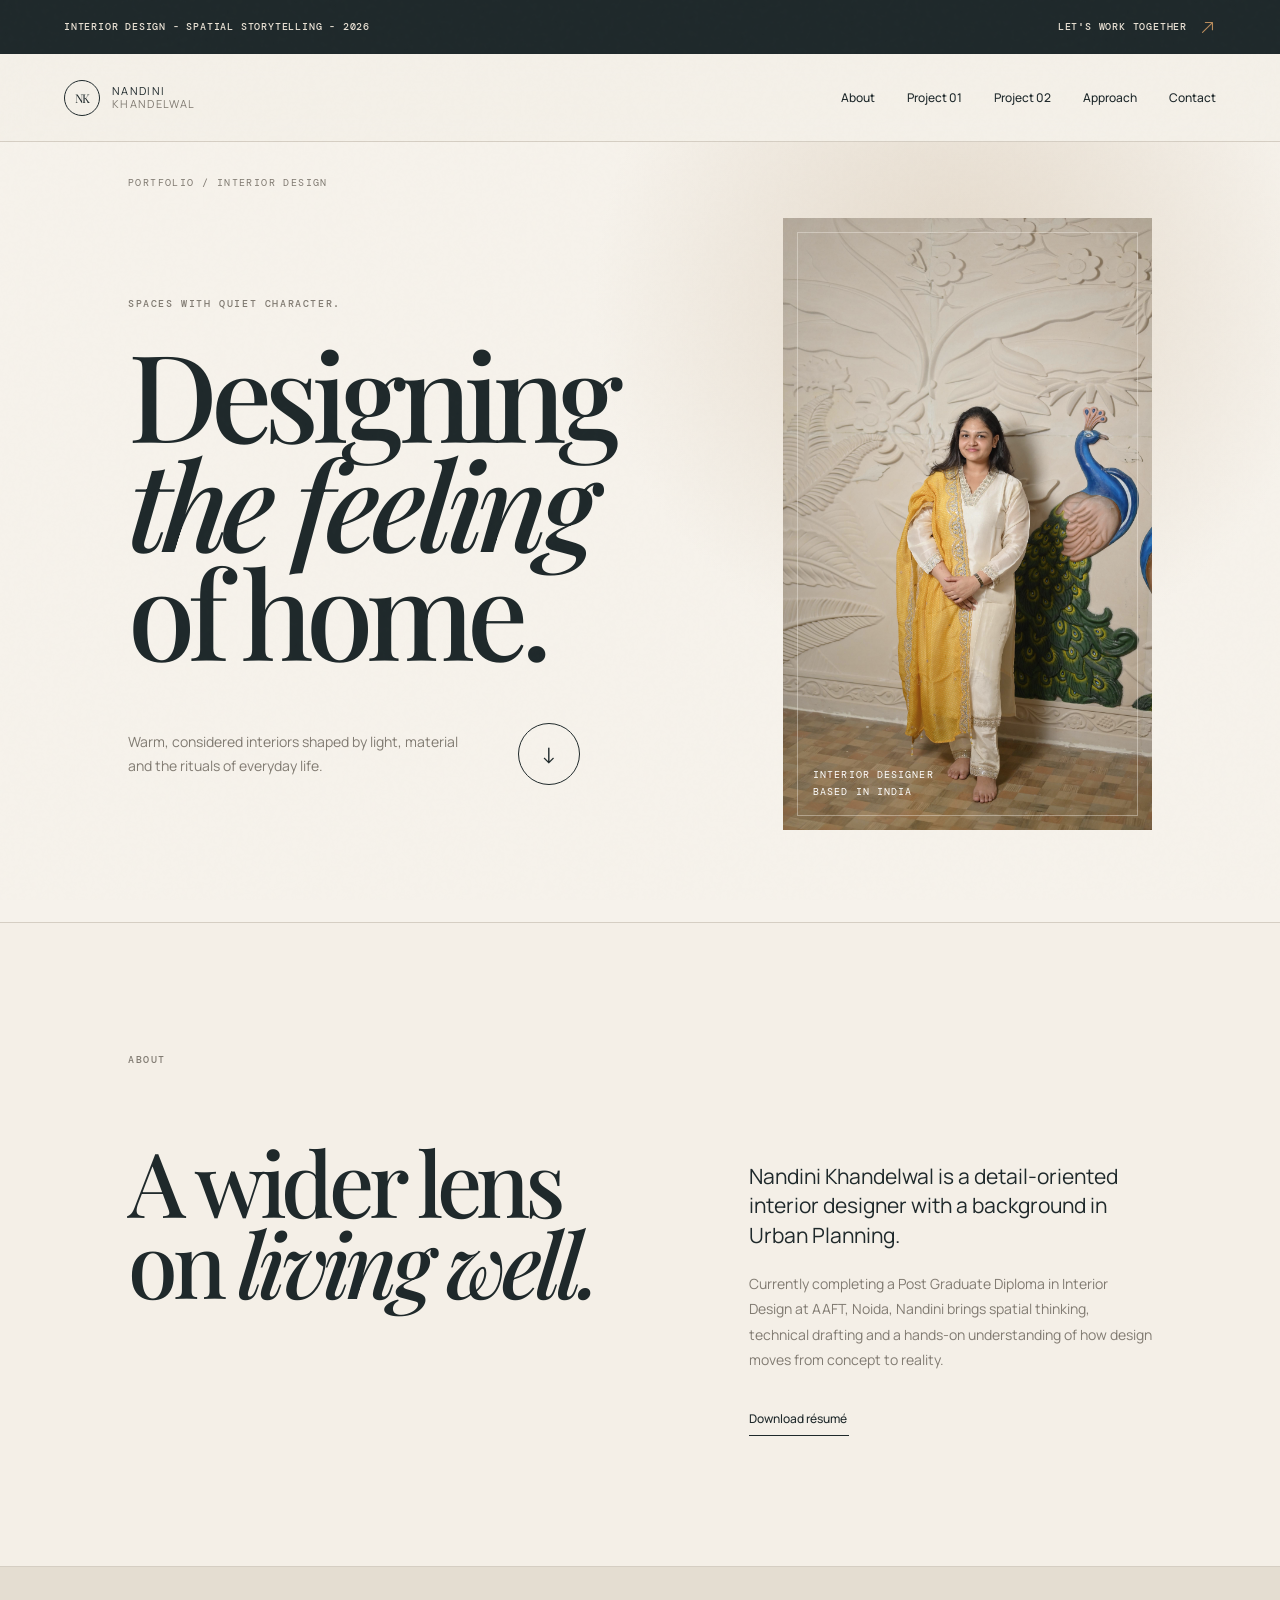
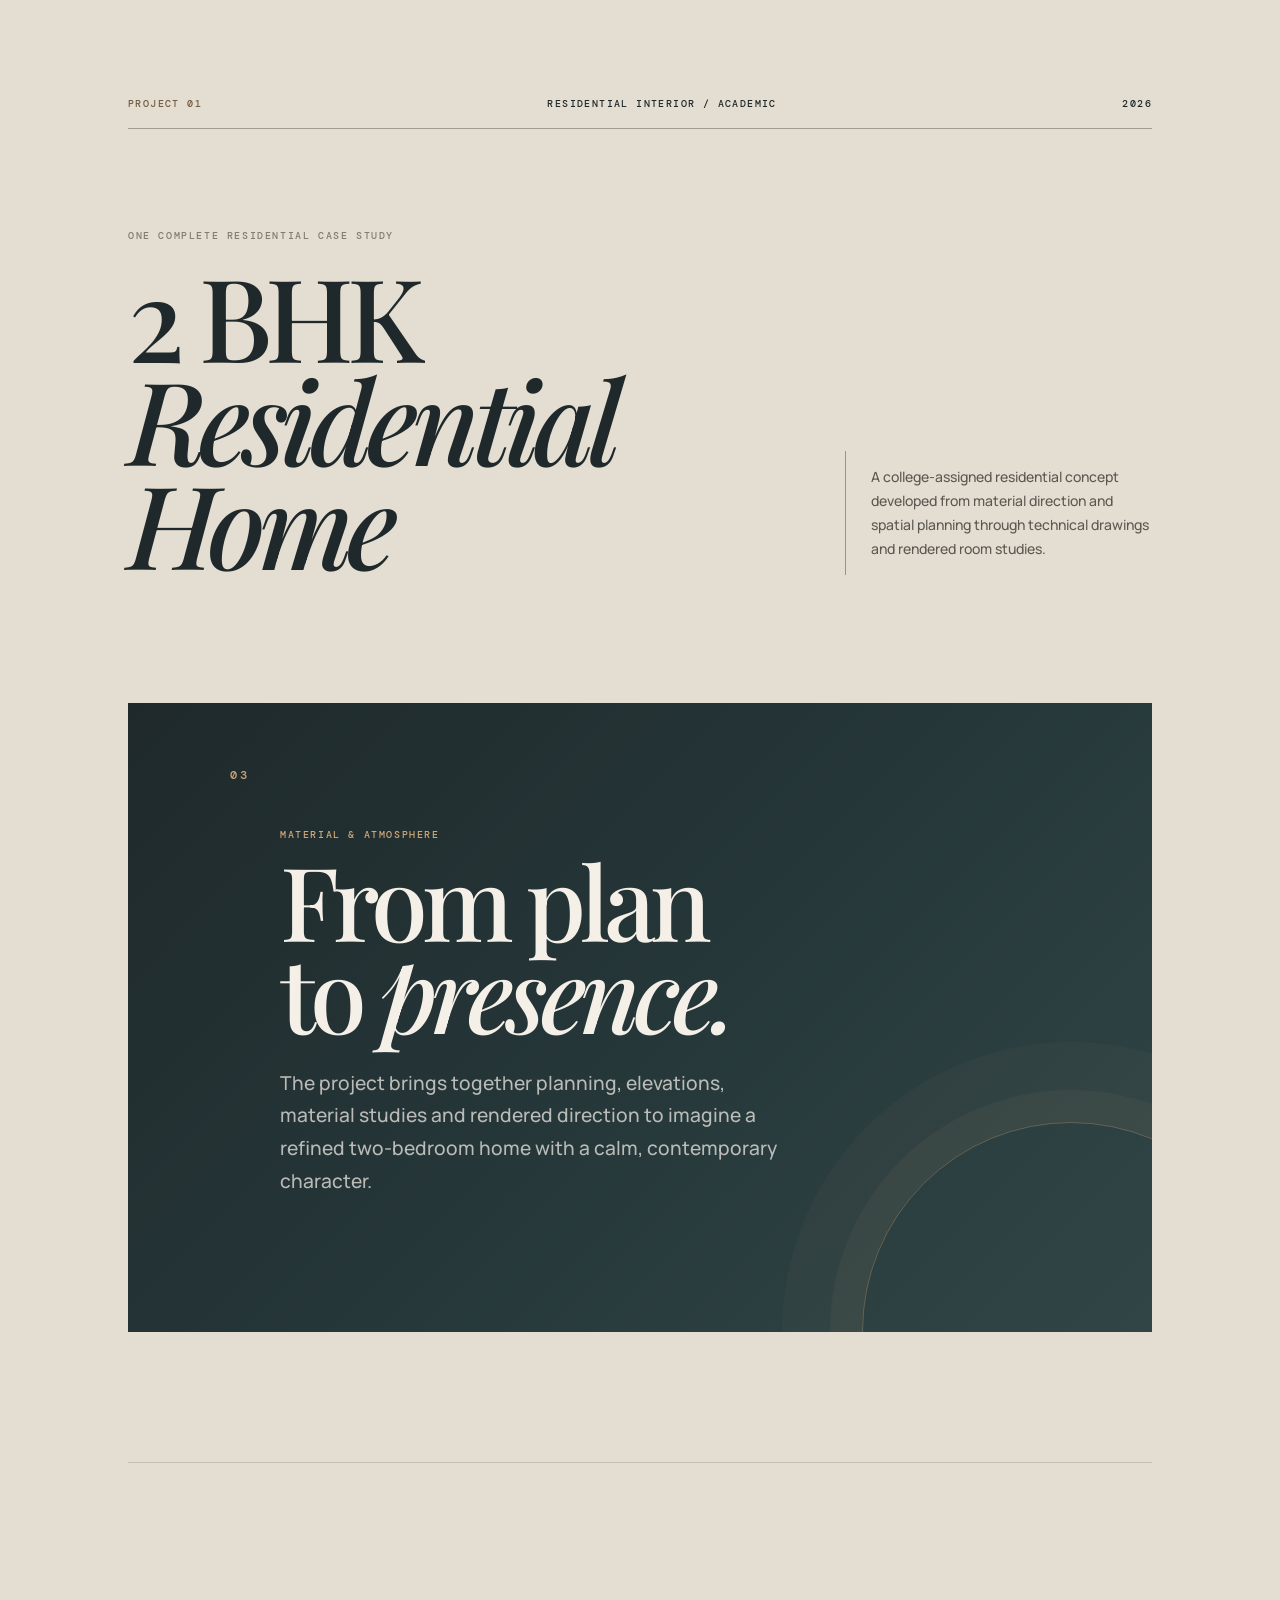
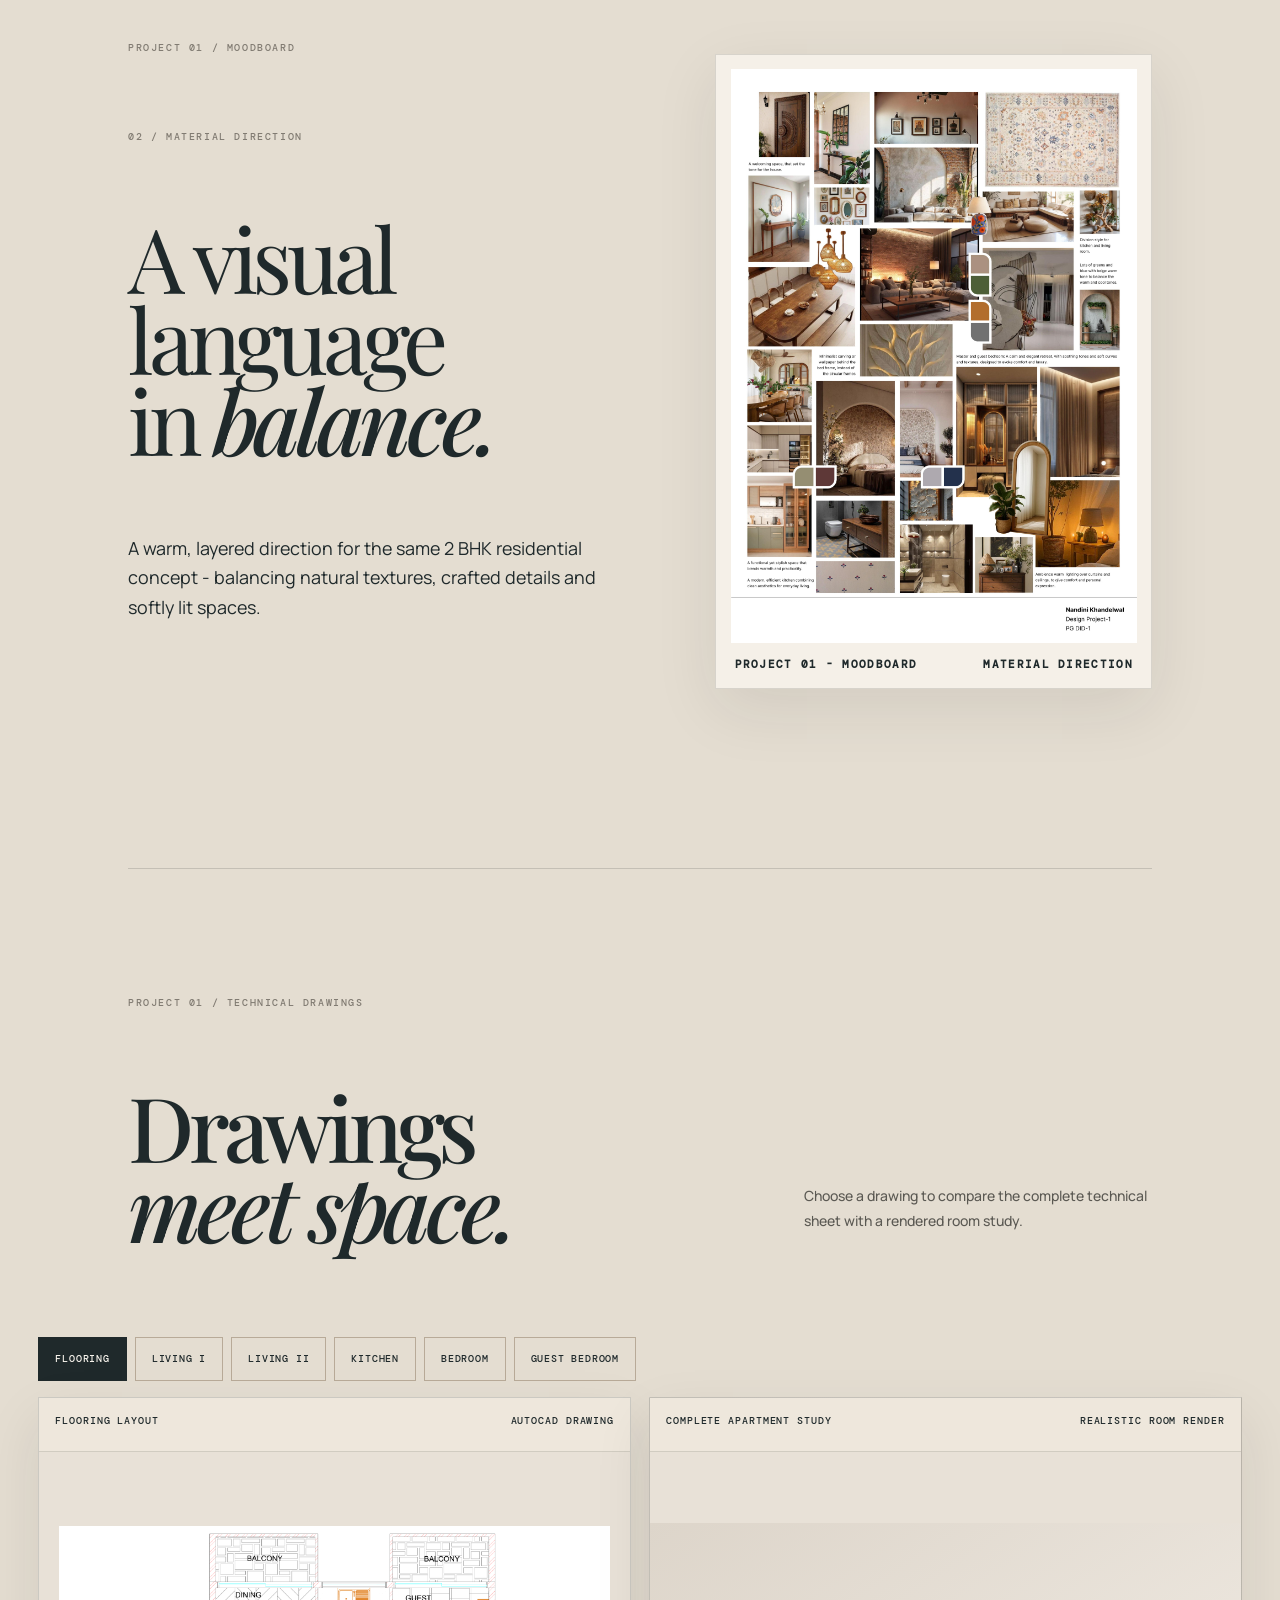
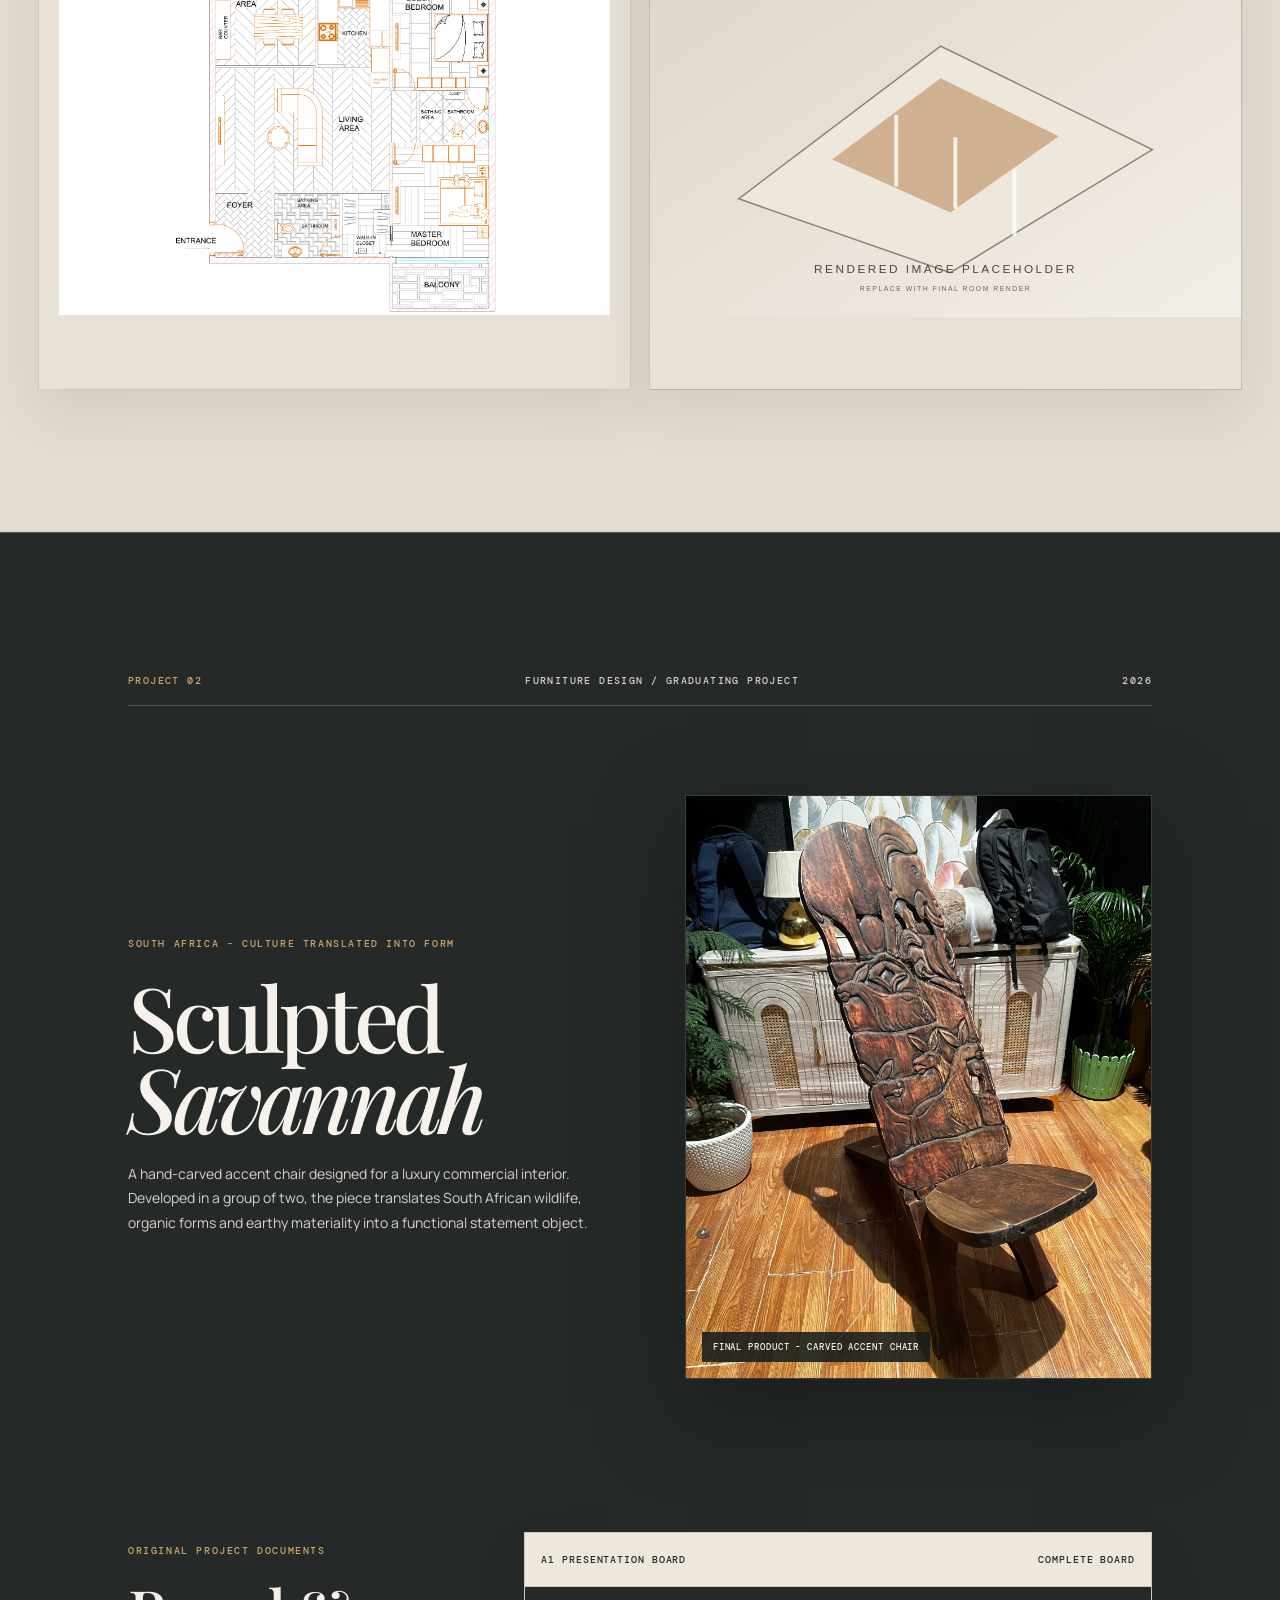
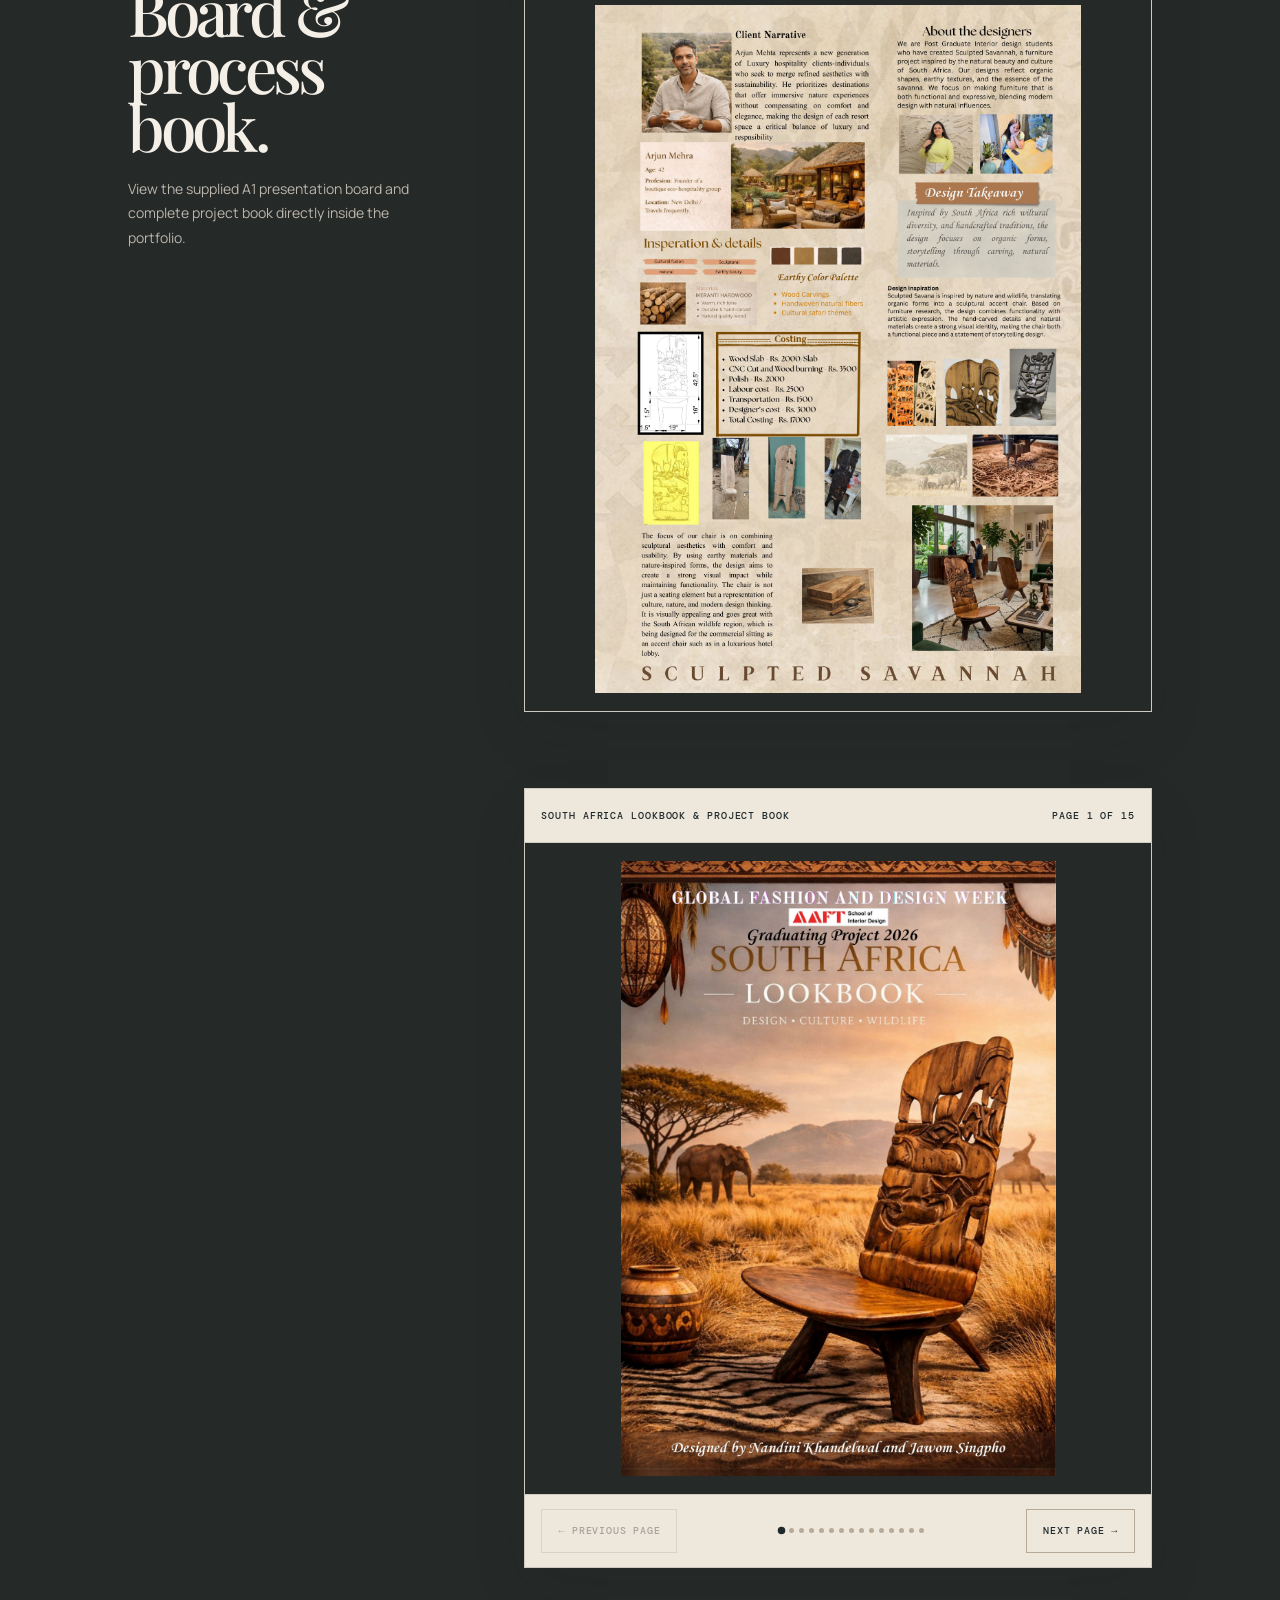
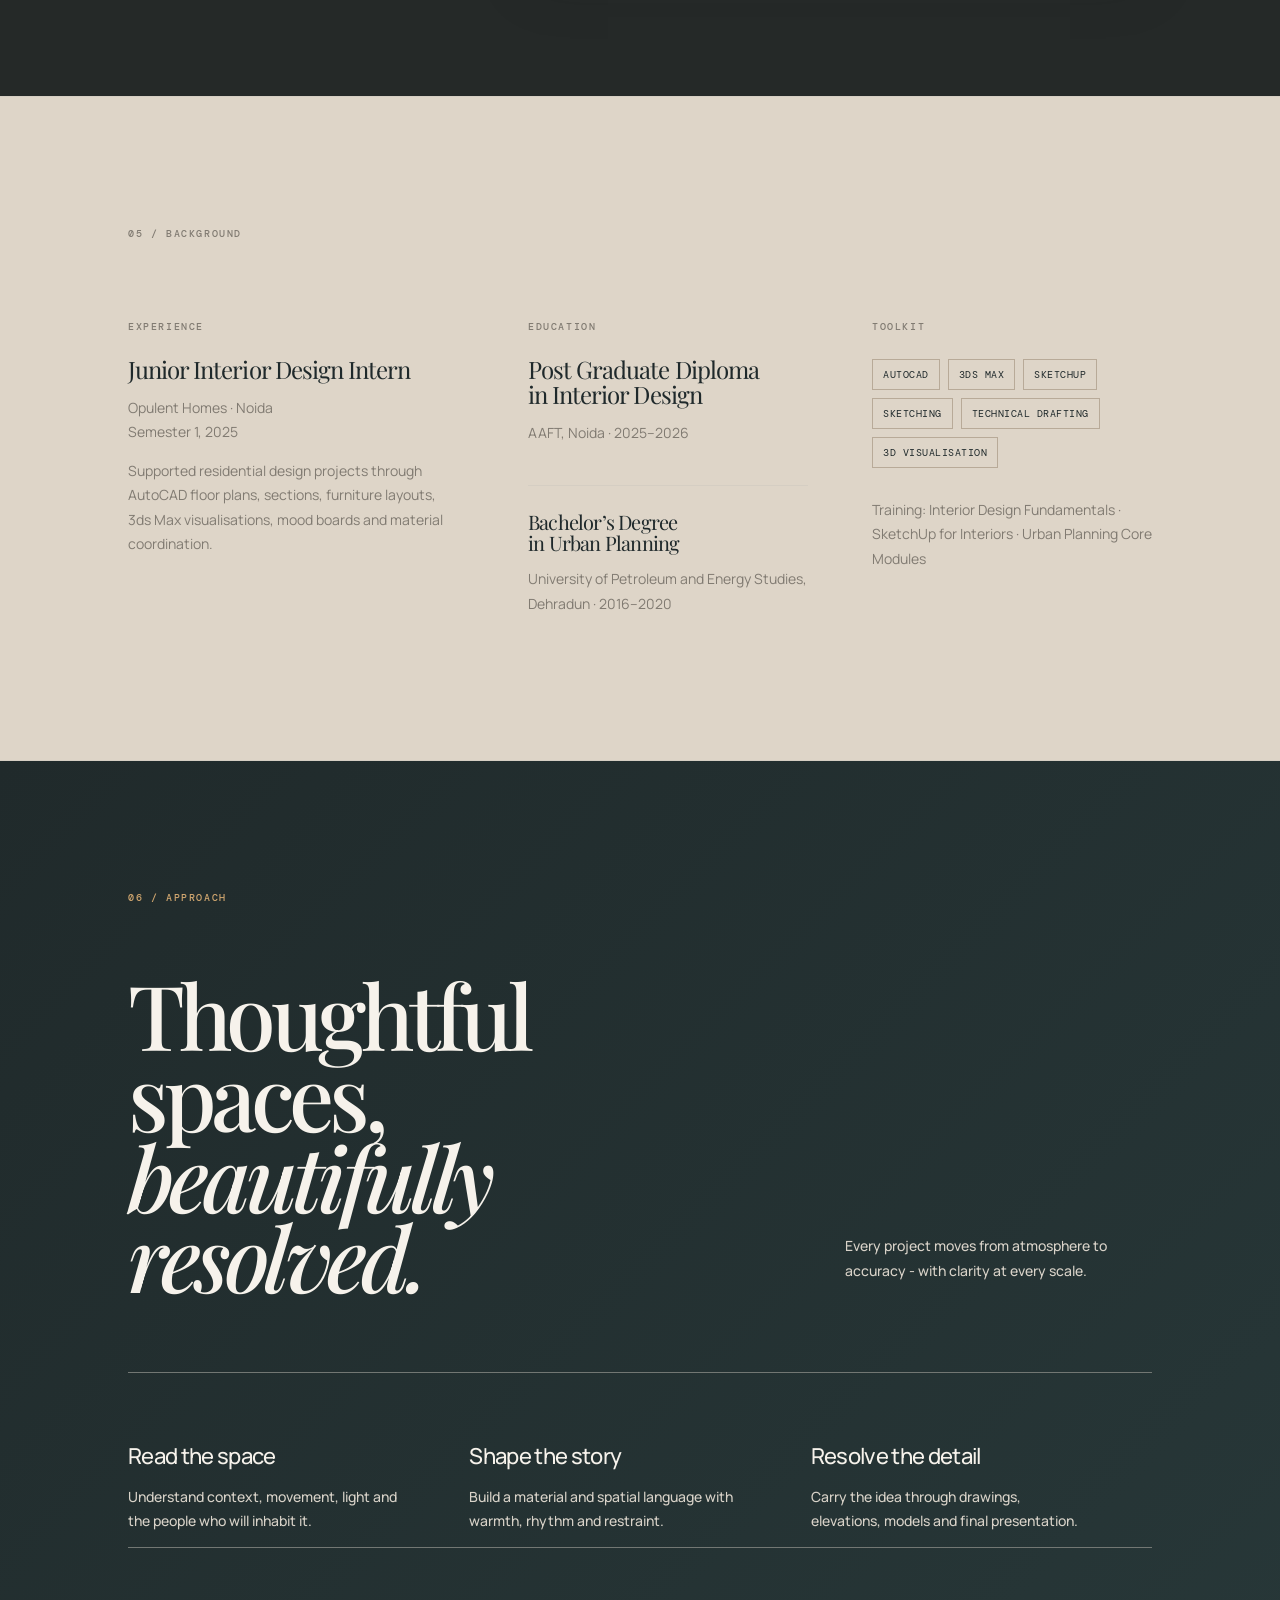
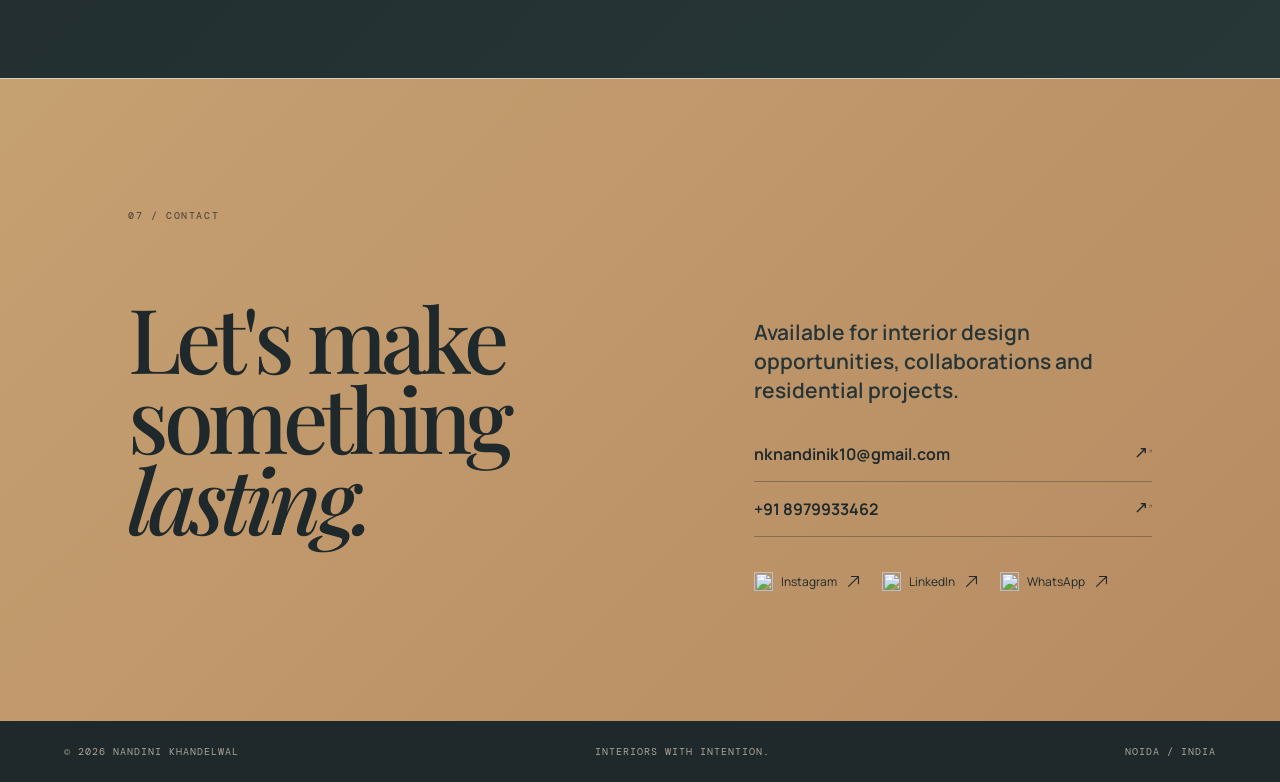
==== commit 6c108688: "Remove interactive 3D model" ====
--- a/index.html
+++ b/index.html
@@ -7,7 +7,6 @@
   <title>Nandini Khandelwal - Interior Design</title>
   <link rel="stylesheet" href="styles.css?v=21">
   <link rel="icon" type="image/svg+xml" href="assets/favicon.svg?v=2">
-  <script type="module" src="https://ajax.googleapis.com/ajax/libs/model-viewer/4.0.0/model-viewer.min.js"></script>
 </head>
 <body>
   <div class="announcement"><span>Interior design - spatial storytelling - 2026</span><a href="#contact">Let's work together <b>↗</b></a></div>
@@ -29,13 +28,7 @@
     <article class="case-study residential-project" id="project">
       <section class="feature">
         <div class="project-kicker"><span>Project 01</span><span>Residential interior / Academic</span><span>2026</span></div>
-        <div class="feature-head"><div><p class="eyebrow">One complete residential case study</p><h2>2 BHK<br><i>Residential Home</i></h2></div><div class="feature-note"><p>A college-assigned residential concept developed from material direction and spatial planning through technical drawings and a complete interactive 3D model.</p></div></div>
-
-        <div class="main-model-shell">
-          <div class="main-model-copy"><span class="project-step">01 / Explore the space</span><h3>The complete home,<br><i>in one model.</i></h3><p>Drag to orbit the model. Page scrolling stays natural and does not change the model zoom.</p></div>
-          <model-viewer src="assets/apartment-approximation.glb?v=21" camera-controls touch-action="pan-y" interaction-prompt="auto" loading="eager" reveal="auto" shadow-intensity="0.55" exposure="1.15" environment-image="neutral" camera-target="0m 1.1m 0m" camera-orbit="0deg 78deg 24m" field-of-view="42deg" min-camera-orbit="auto auto 8m" max-camera-orbit="auto auto 40m" alt="Approximate interactive 3D model of the furnished apartment"></model-viewer>
-          <div class="model-caption"><span>Interactive 3D model</span><span>Drag to orbit - scroll to continue</span></div>
-        </div>
+        <div class="feature-head"><div><p class="eyebrow">One complete residential case study</p><h2>2 BHK<br><i>Residential Home</i></h2></div><div class="feature-note"><p>A college-assigned residential concept developed from material direction and spatial planning through technical drawings and rendered room studies.</p></div></div>
 
         <div class="project-story"><div class="story-copy"><p class="eyebrow">Material & atmosphere</p><h3>From plan<br>to <i>presence.</i></h3><p>The project brings together planning, elevations, material studies and rendered direction to imagine a refined two-bedroom home with a calm, contemporary character.</p></div></div>
       </section>
@@ -44,7 +37,7 @@
 
       <section class="drawings" id="drawings">
         <div class="section-index">Project 01 / Technical drawings</div>
-        <div class="drawings-head"><h2>Drawings<br><i>meet space.</i></h2><p>Choose a drawing to compare the complete technical sheet with a rendered room placeholder. The apartment model above remains the interactive 3D view.</p></div>
+        <div class="drawings-head"><h2>Drawings<br><i>meet space.</i></h2><p>Choose a drawing to compare the complete technical sheet with a rendered room study.</p></div>
         <div class="drawing-viewer">
           <div class="drawing-tabs" role="tablist" aria-label="Residential drawing PDFs">
             <button class="is-active" type="button" data-pdf-src="assets/drawings/Final%20layout%20Flooring..-Model.pdf" data-pdf-title="Flooring layout">Flooring</button>
@@ -56,7 +49,7 @@
           </div>
           <div class="drawing-comparison">
             <figure class="comparison-panel drawing-panel"><figcaption><span id="drawing-pdf-title">Flooring layout</span><span>AutoCAD drawing</span></figcaption><img id="drawing-sheet-image" src="assets/drawings/web/flooring.png" alt="Full Flooring layout AutoCAD drawing"></figure>
-            <figure class="comparison-panel room-study-panel"><figcaption><span id="render-title">Complete apartment study</span><span>Realistic room render</span></figcaption><img id="drawing-room-image" src="assets/drawings/placeholders/apartment-study.svg" alt="Realistic rendered room view for the complete apartment study"><span class="room-model-hint">Rendered view · interactive model above</span></figure>
+            <figure class="comparison-panel room-study-panel"><figcaption><span id="render-title">Complete apartment study</span><span>Realistic room render</span></figcaption><img id="drawing-room-image" src="assets/drawings/placeholders/apartment-study.svg" alt="Realistic rendered room view for the complete apartment study"></figure>
           </div>
         </div>
       </section>
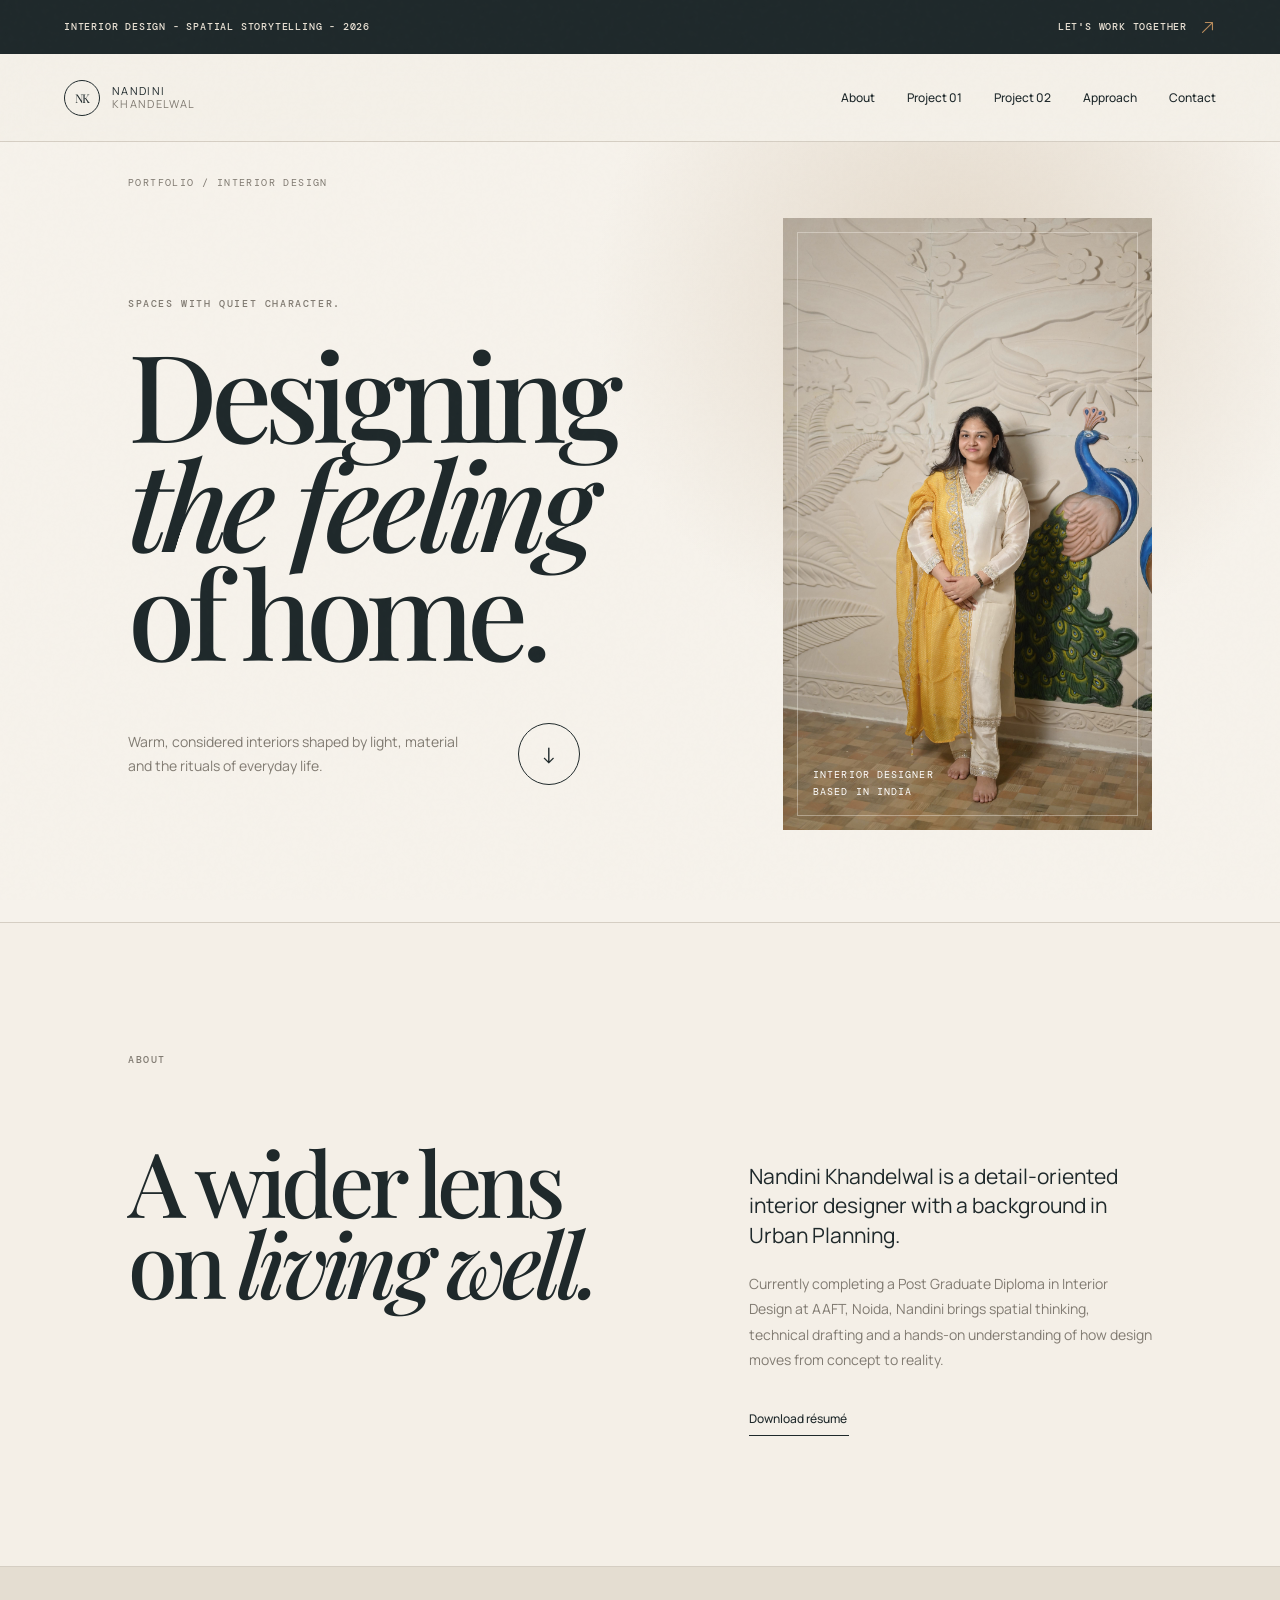
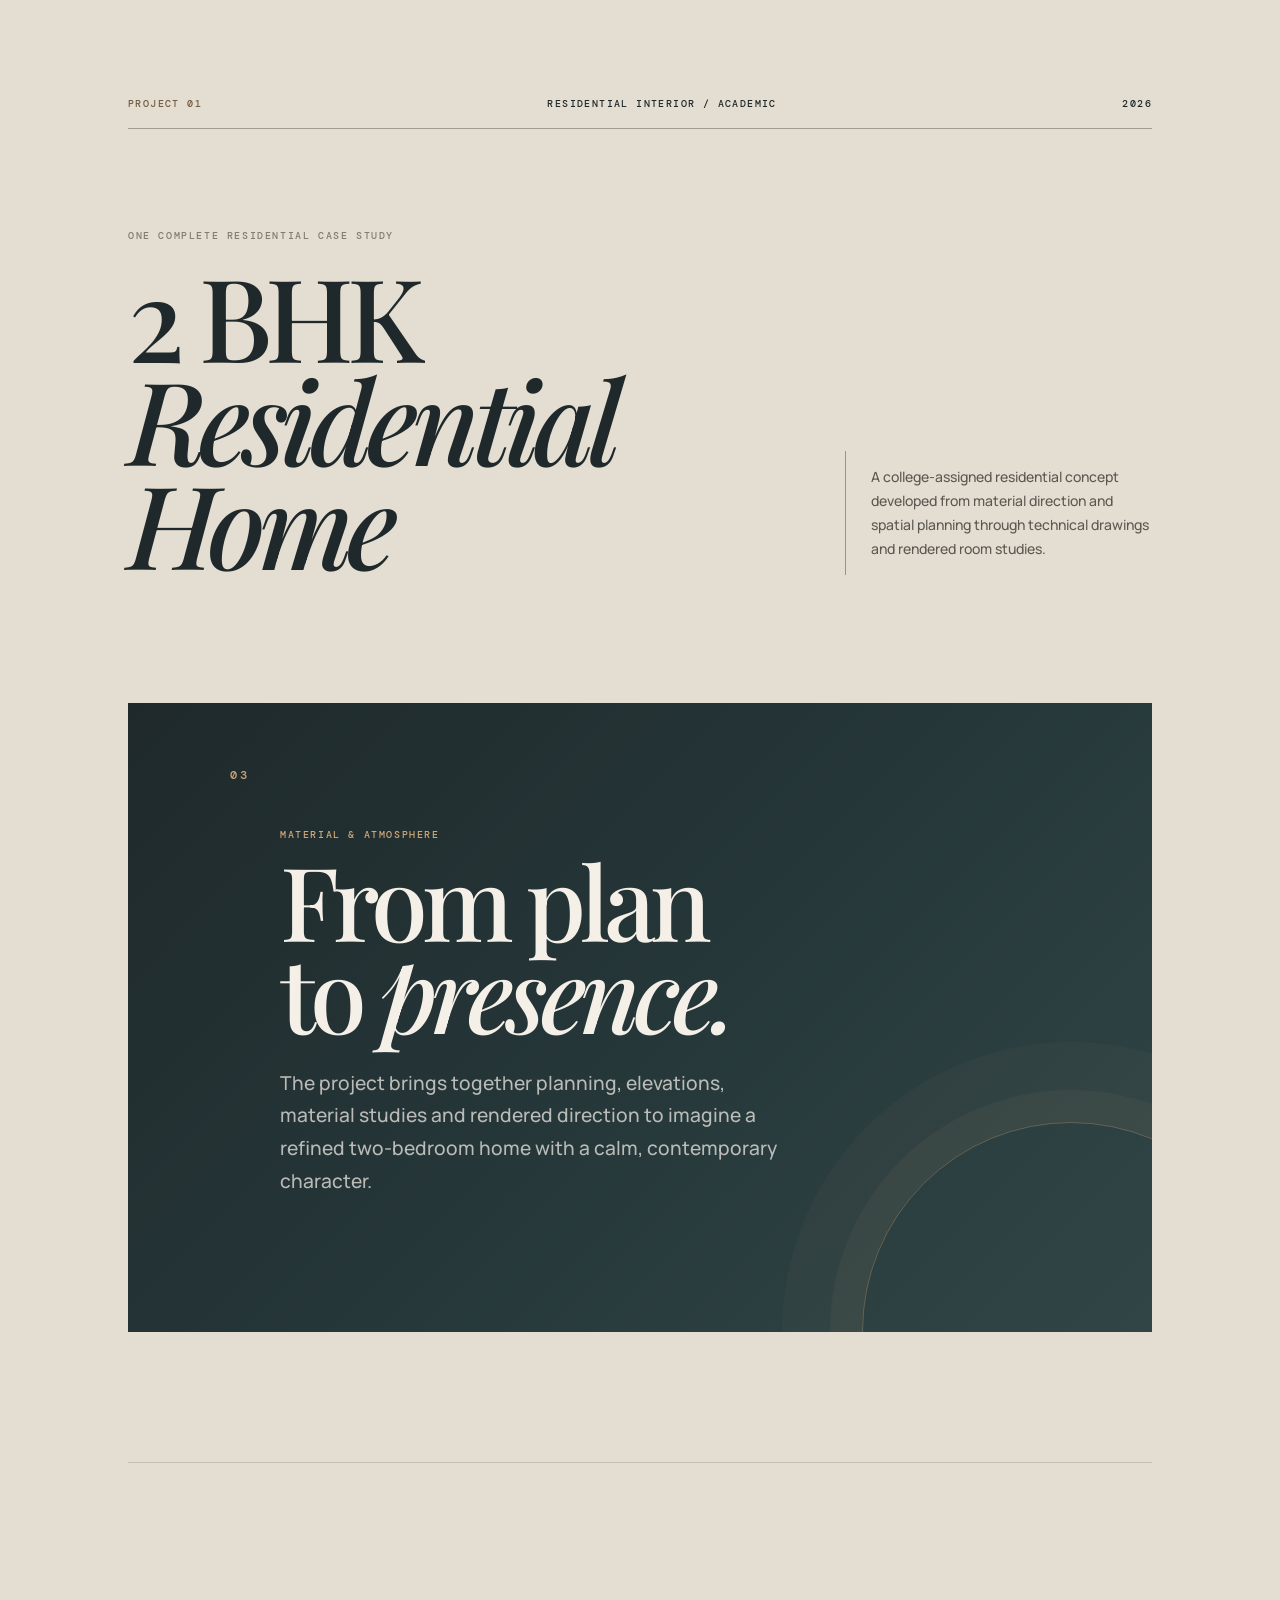
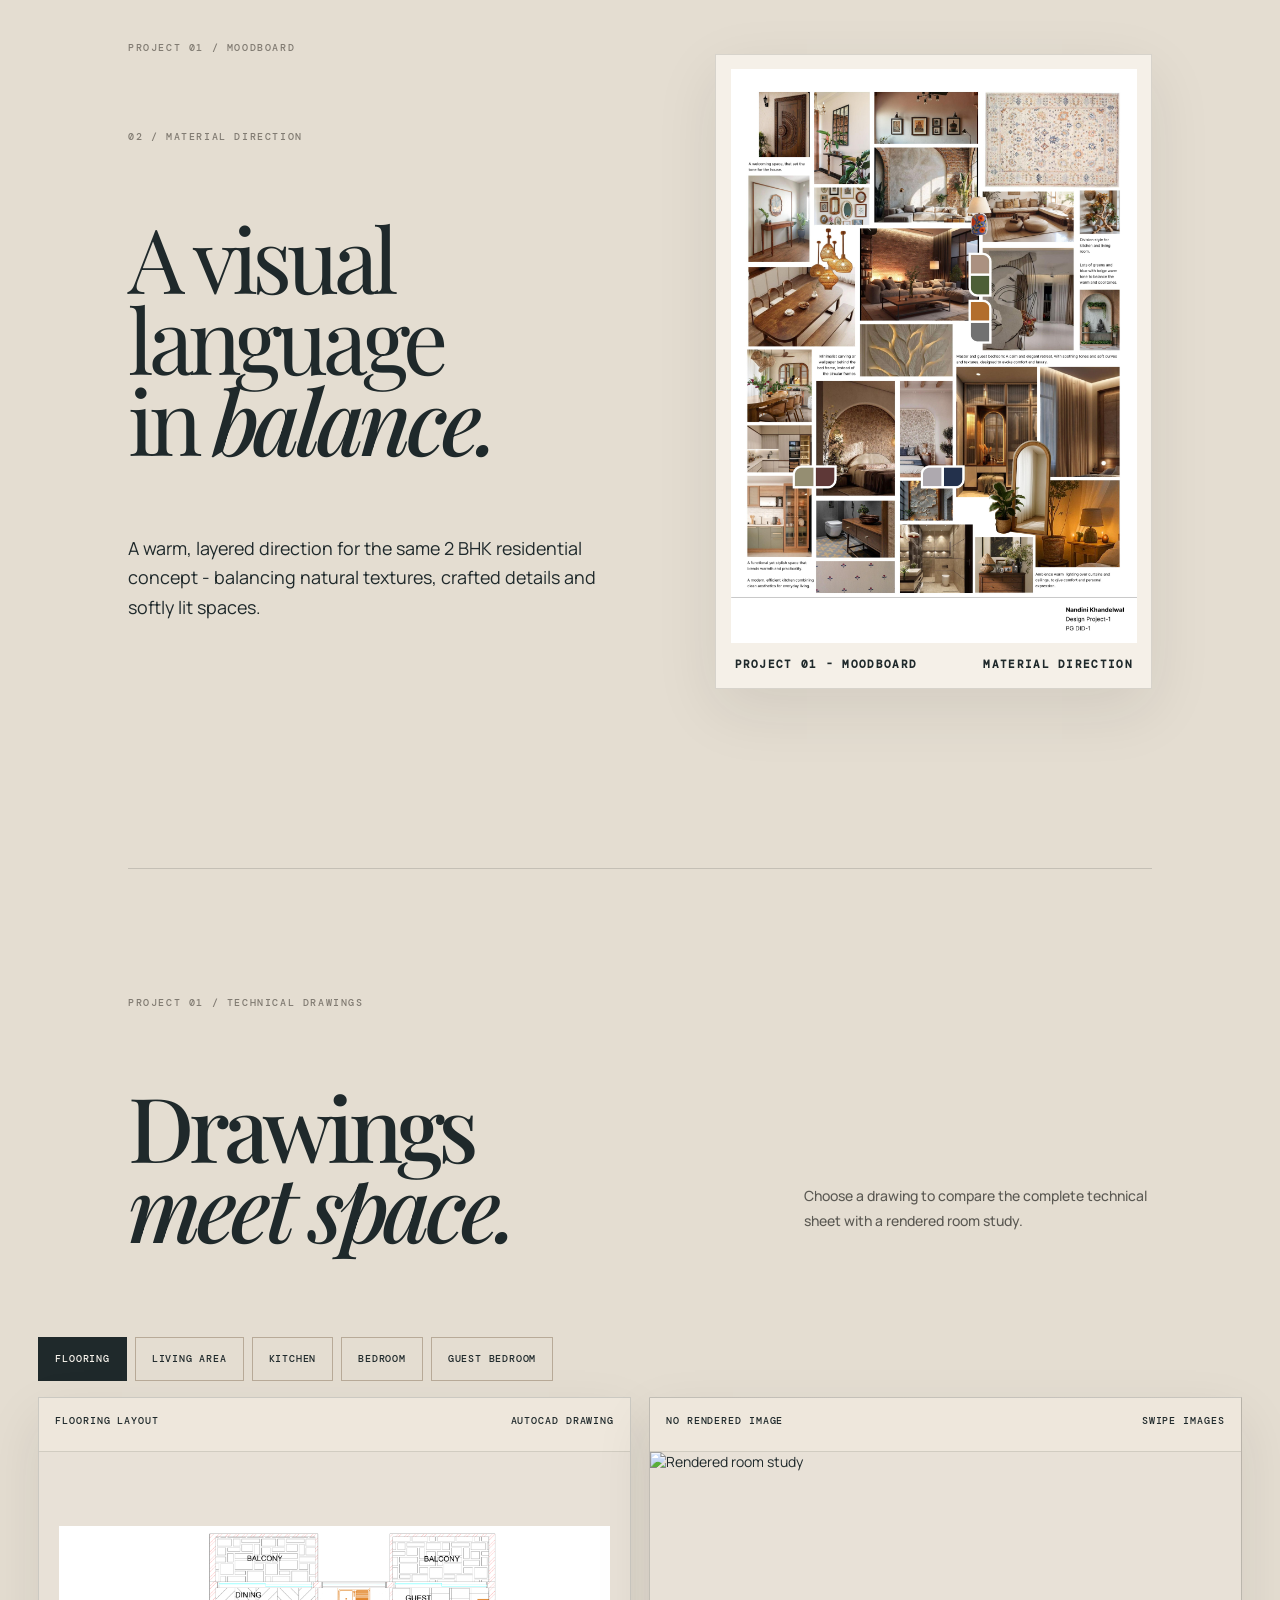
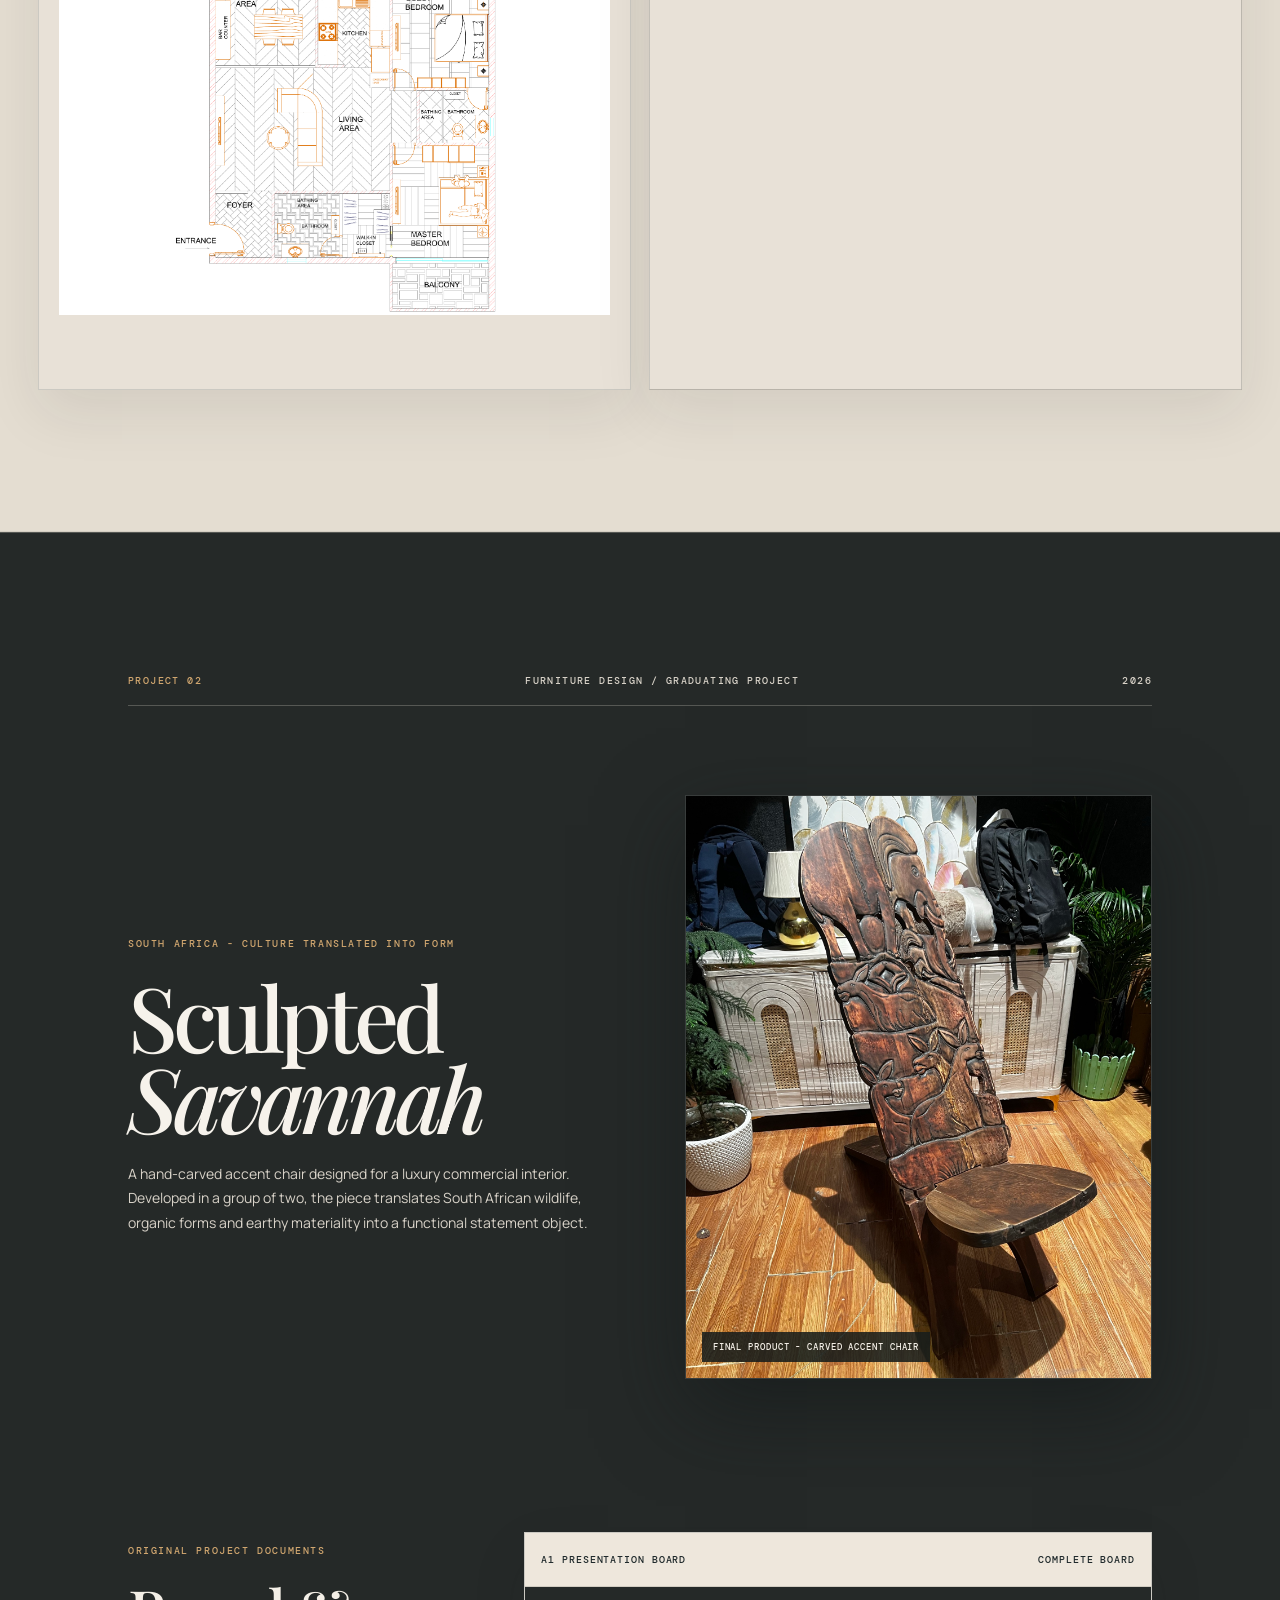
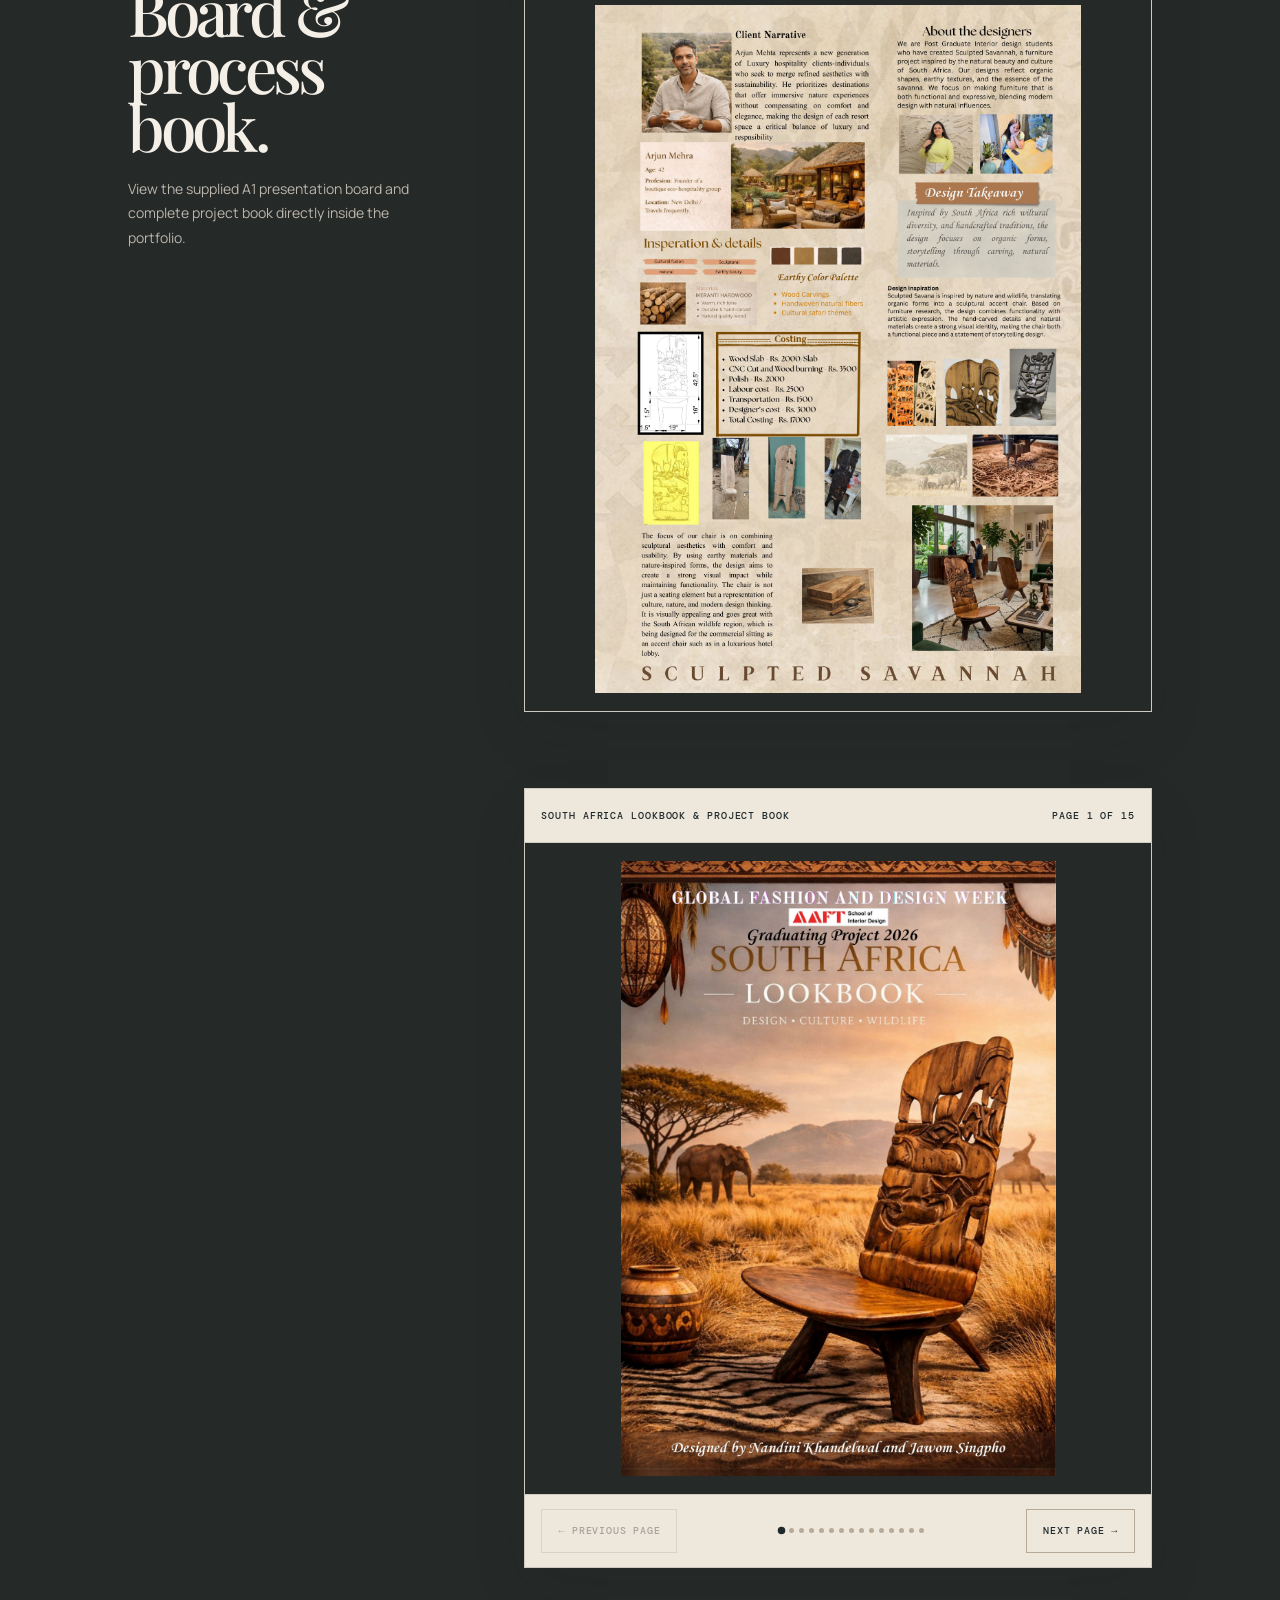
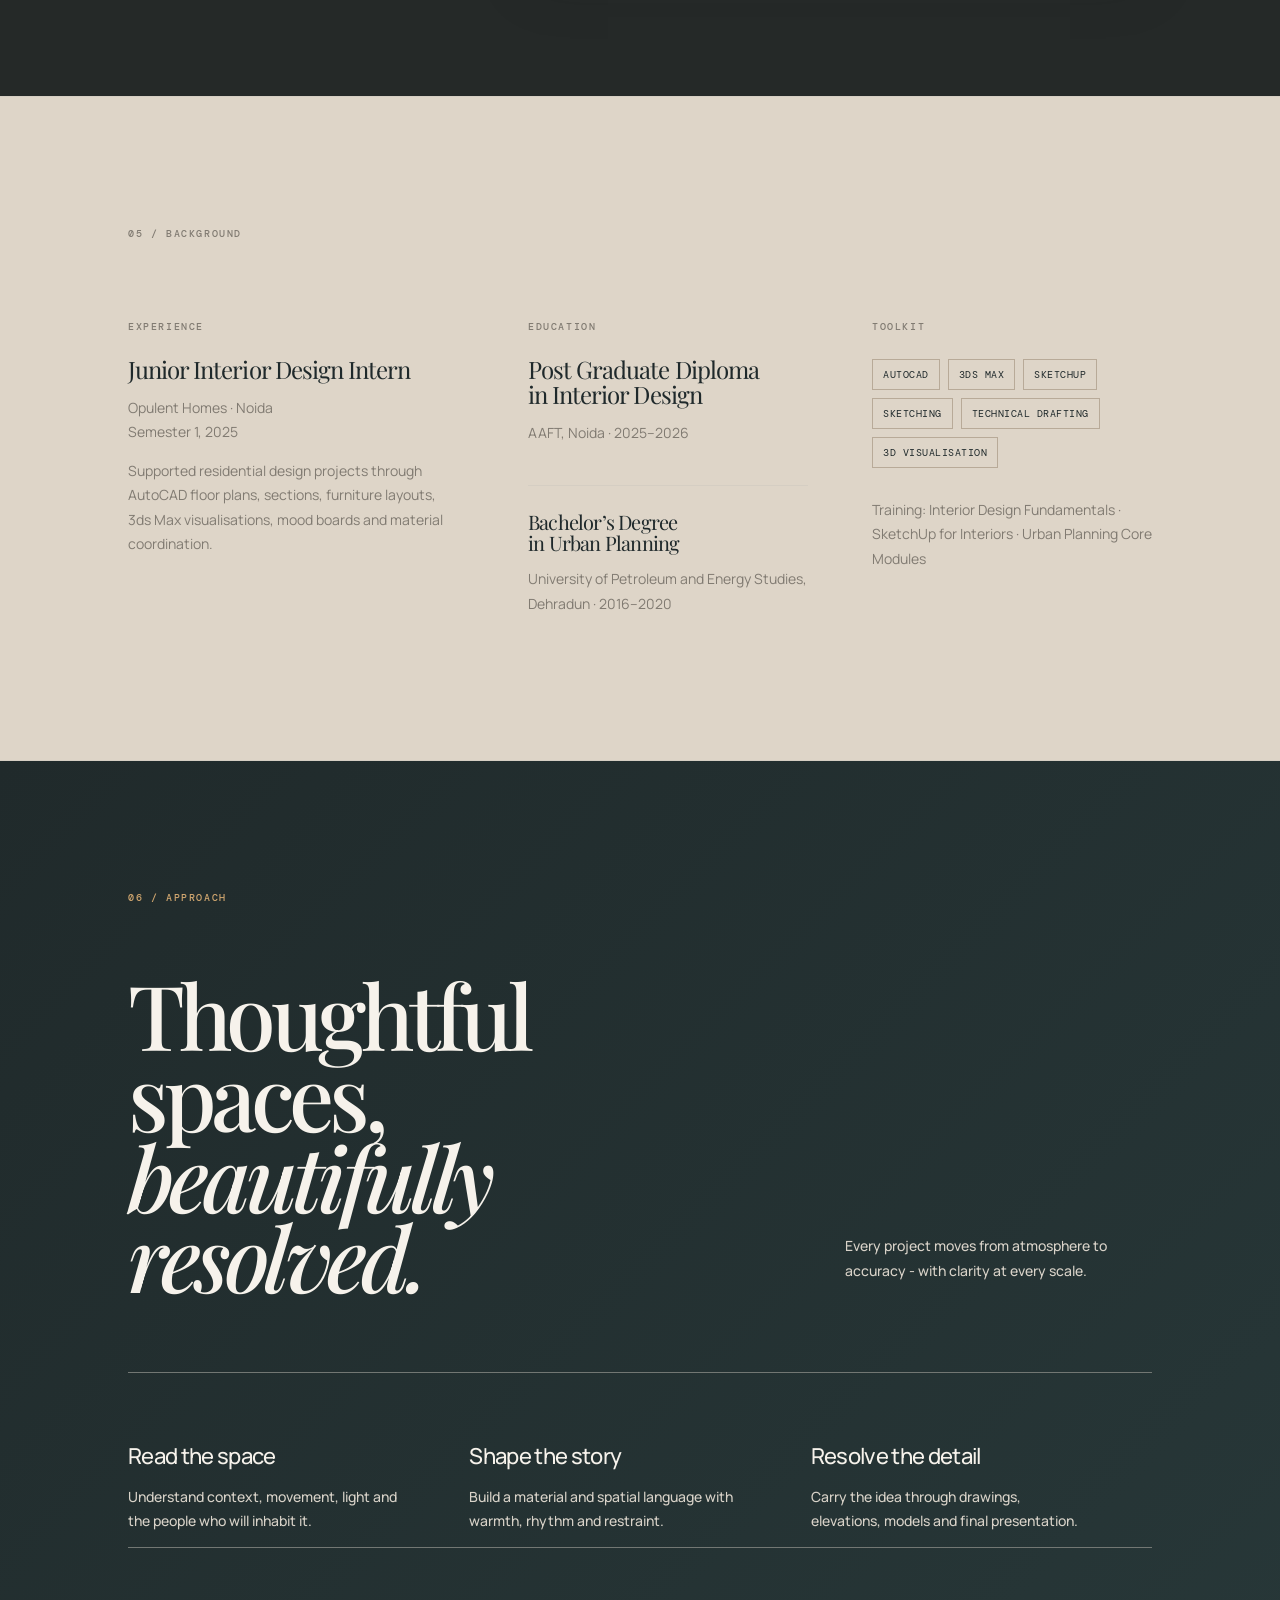
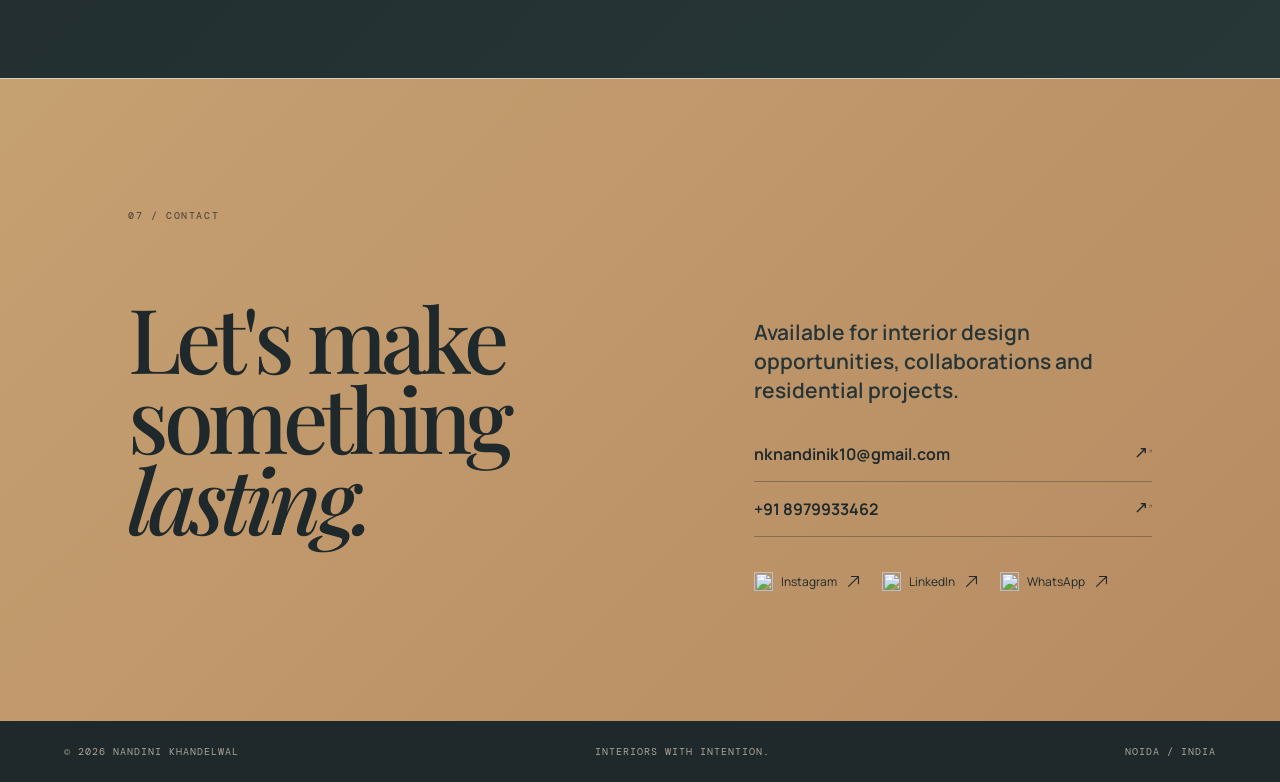
==== commit 1aa28903: "Add swipeable living drawings and renders" ====
--- a/index.html
+++ b/index.html
@@ -41,15 +41,14 @@
         <div class="drawing-viewer">
           <div class="drawing-tabs" role="tablist" aria-label="Residential drawing PDFs">
             <button class="is-active" type="button" data-pdf-src="assets/drawings/Final%20layout%20Flooring..-Model.pdf" data-pdf-title="Flooring layout">Flooring</button>
-            <button type="button" data-pdf-src="assets/drawings/LIVING%201%20FINAL.pdf" data-pdf-title="Living elevation I">Living I</button>
-            <button type="button" data-pdf-src="assets/drawings/LIVING%202%20FINAL.pdf" data-pdf-title="Living elevation II">Living II</button>
+            <button type="button" data-pdf-src="assets/drawings/LIVING%201%20FINAL.pdf" data-pdf-title="Living area">Living area</button>
             <button type="button" data-pdf-src="assets/drawings/KITCHEN%20ELEVATION%20FINAL.pdf" data-pdf-title="Kitchen elevation">Kitchen</button>
             <button type="button" data-pdf-src="assets/drawings/BEDROOM%20ELEVATION.pdf" data-pdf-title="Bedroom elevation">Bedroom</button>
             <button type="button" data-pdf-src="assets/drawings/Final%20layout%20Flooring..-Model.pdf" data-pdf-title="Guest bedroom plan">Guest bedroom</button>
           </div>
           <div class="drawing-comparison">
-            <figure class="comparison-panel drawing-panel"><figcaption><span id="drawing-pdf-title">Flooring layout</span><span>AutoCAD drawing</span></figcaption><img id="drawing-sheet-image" src="assets/drawings/web/flooring.png" alt="Full Flooring layout AutoCAD drawing"></figure>
-            <figure class="comparison-panel room-study-panel"><figcaption><span id="render-title">Complete apartment study</span><span>Realistic room render</span></figcaption><img id="drawing-room-image" src="assets/drawings/placeholders/apartment-study.svg" alt="Realistic rendered room view for the complete apartment study"></figure>
+            <figure class="comparison-panel drawing-panel"><figcaption><span id="drawing-pdf-title">Flooring layout</span><span>AutoCAD drawing</span></figcaption><div class="drawing-carousel"><img id="drawing-sheet-image" src="assets/drawings/web/flooring.png" alt="Full Flooring layout AutoCAD drawing"><button class="carousel-arrow drawing-prev" type="button" aria-label="Previous drawing">‹</button><button class="carousel-arrow drawing-next" type="button" aria-label="Next drawing">›</button></div></figure>
+            <figure class="comparison-panel room-study-panel"><figcaption><span id="render-title">Room render</span><span>Swipe images</span></figcaption><div class="render-carousel"><img id="drawing-room-image" alt="Rendered room study"><button class="carousel-arrow carousel-prev" type="button" aria-label="Previous render">‹</button><button class="carousel-arrow carousel-next" type="button" aria-label="Next render">›</button></div></figure>
           </div>
         </div>
       </section>
--- a/styles.css
+++ b/styles.css
@@ -350,6 +350,13 @@
 .comparison-panel{display:flex;flex-direction:column;min-width:0;margin:0;overflow:hidden;background:#f6f2eb;border:1px solid rgba(32,35,34,.2);box-shadow:0 22px 55px rgba(32,35,34,.09)}
 .comparison-panel figcaption{display:flex;justify-content:space-between;gap:16px;min-height:54px;padding:16px;background:#eee7dc;border-bottom:1px solid rgba(32,35,34,.14);font:500 10px var(--mono);letter-spacing:.09em;text-transform:uppercase}
 .comparison-panel img{display:block;width:100%;height:clamp(420px,42vw,720px);padding:20px;background:#e8e1d7;object-fit:contain}
+.drawing-carousel,.render-carousel{position:relative;overflow:hidden}
+.drawing-carousel img,.render-carousel img{position:relative}
+.carousel-arrow{position:absolute;top:50%;z-index:2;width:42px;height:42px;border:1px solid rgba(255,255,255,.72);border-radius:50%;background:rgba(31,41,43,.78);color:#fff;font:28px/1 sans-serif;transform:translateY(-50%);cursor:pointer;transition:background .2s ease,transform .2s ease}
+.carousel-arrow:hover{background:#1f292b;transform:translateY(-50%) scale(1.05)}
+.carousel-arrow[hidden]{display:none}
+.drawing-prev,.carousel-prev{left:14px}
+.drawing-next,.carousel-next{right:14px}
 #drawing-room-image{padding:0;background:#e8e1d7;object-fit:contain;object-position:center}
 .render-panel img{padding:0;object-fit:cover}
 .room-study-panel{position:relative;background:linear-gradient(145deg,#ddd5ca,#f3eee7)}
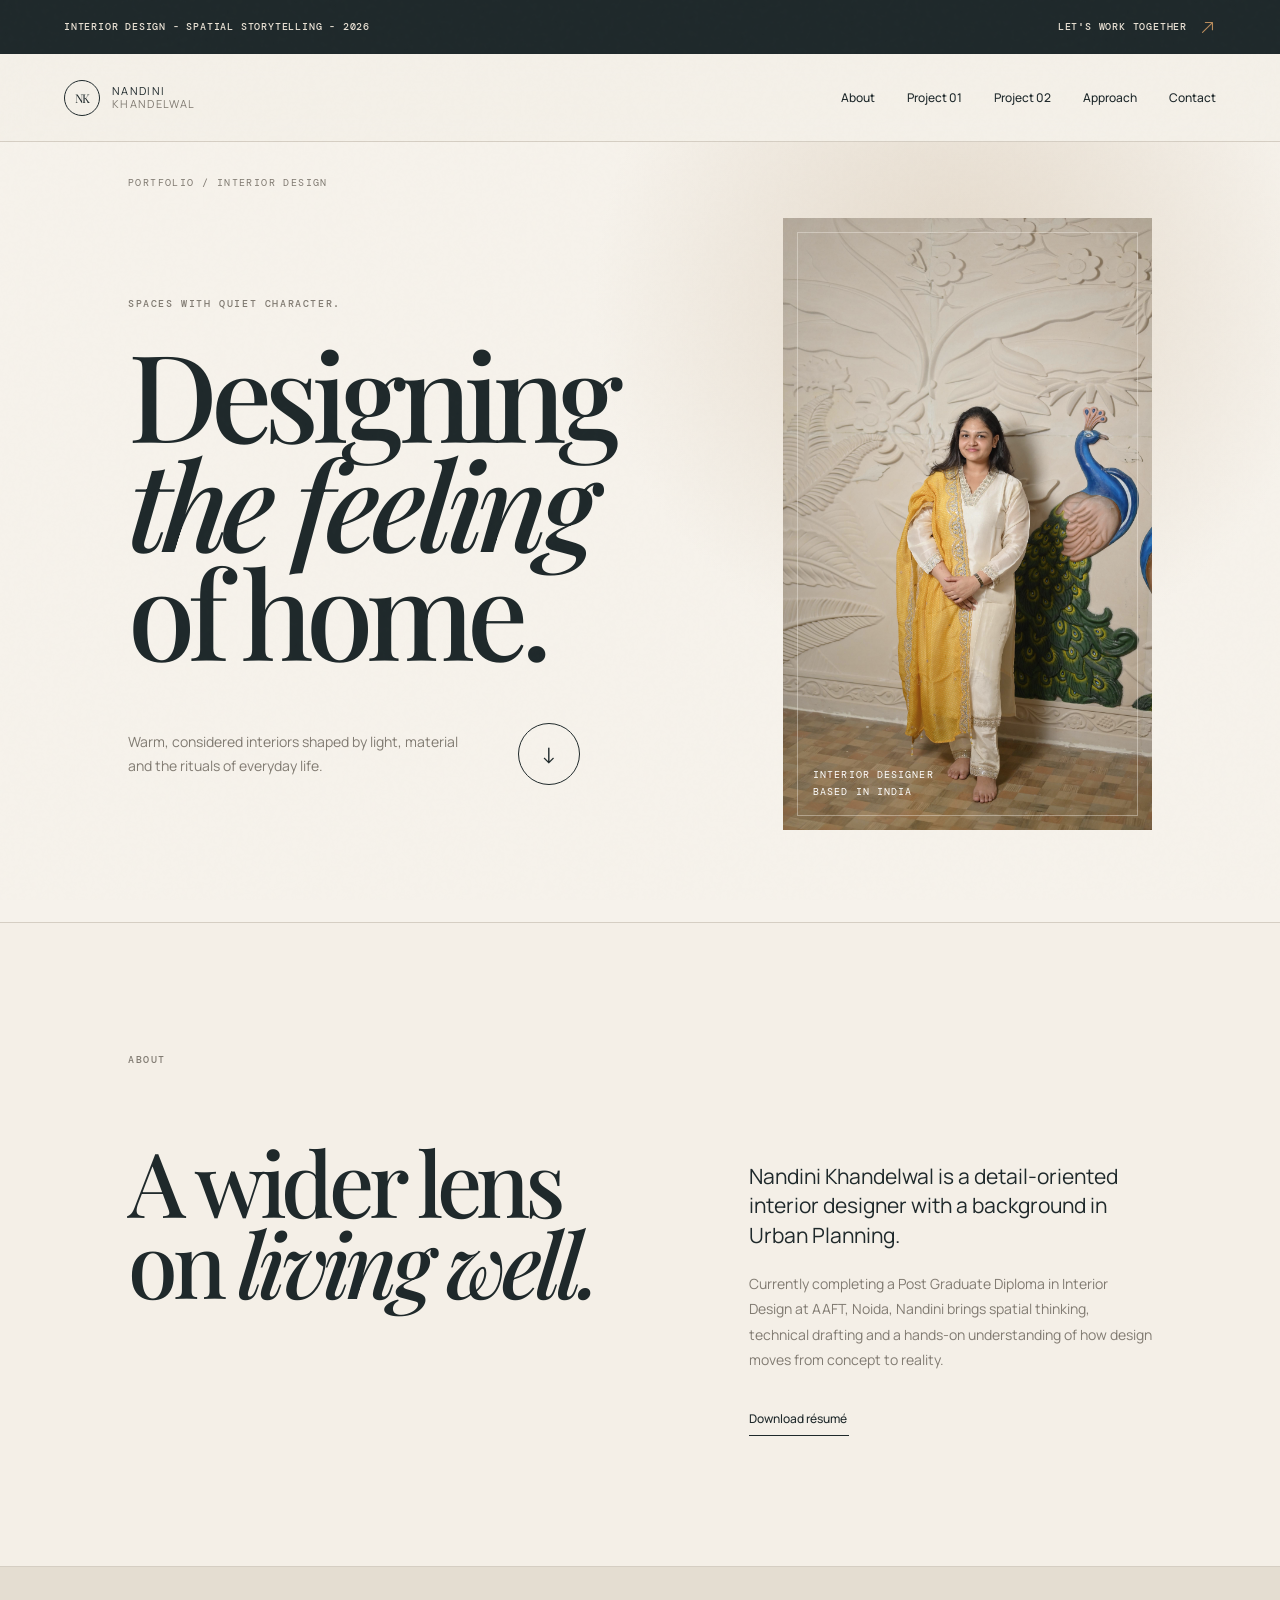
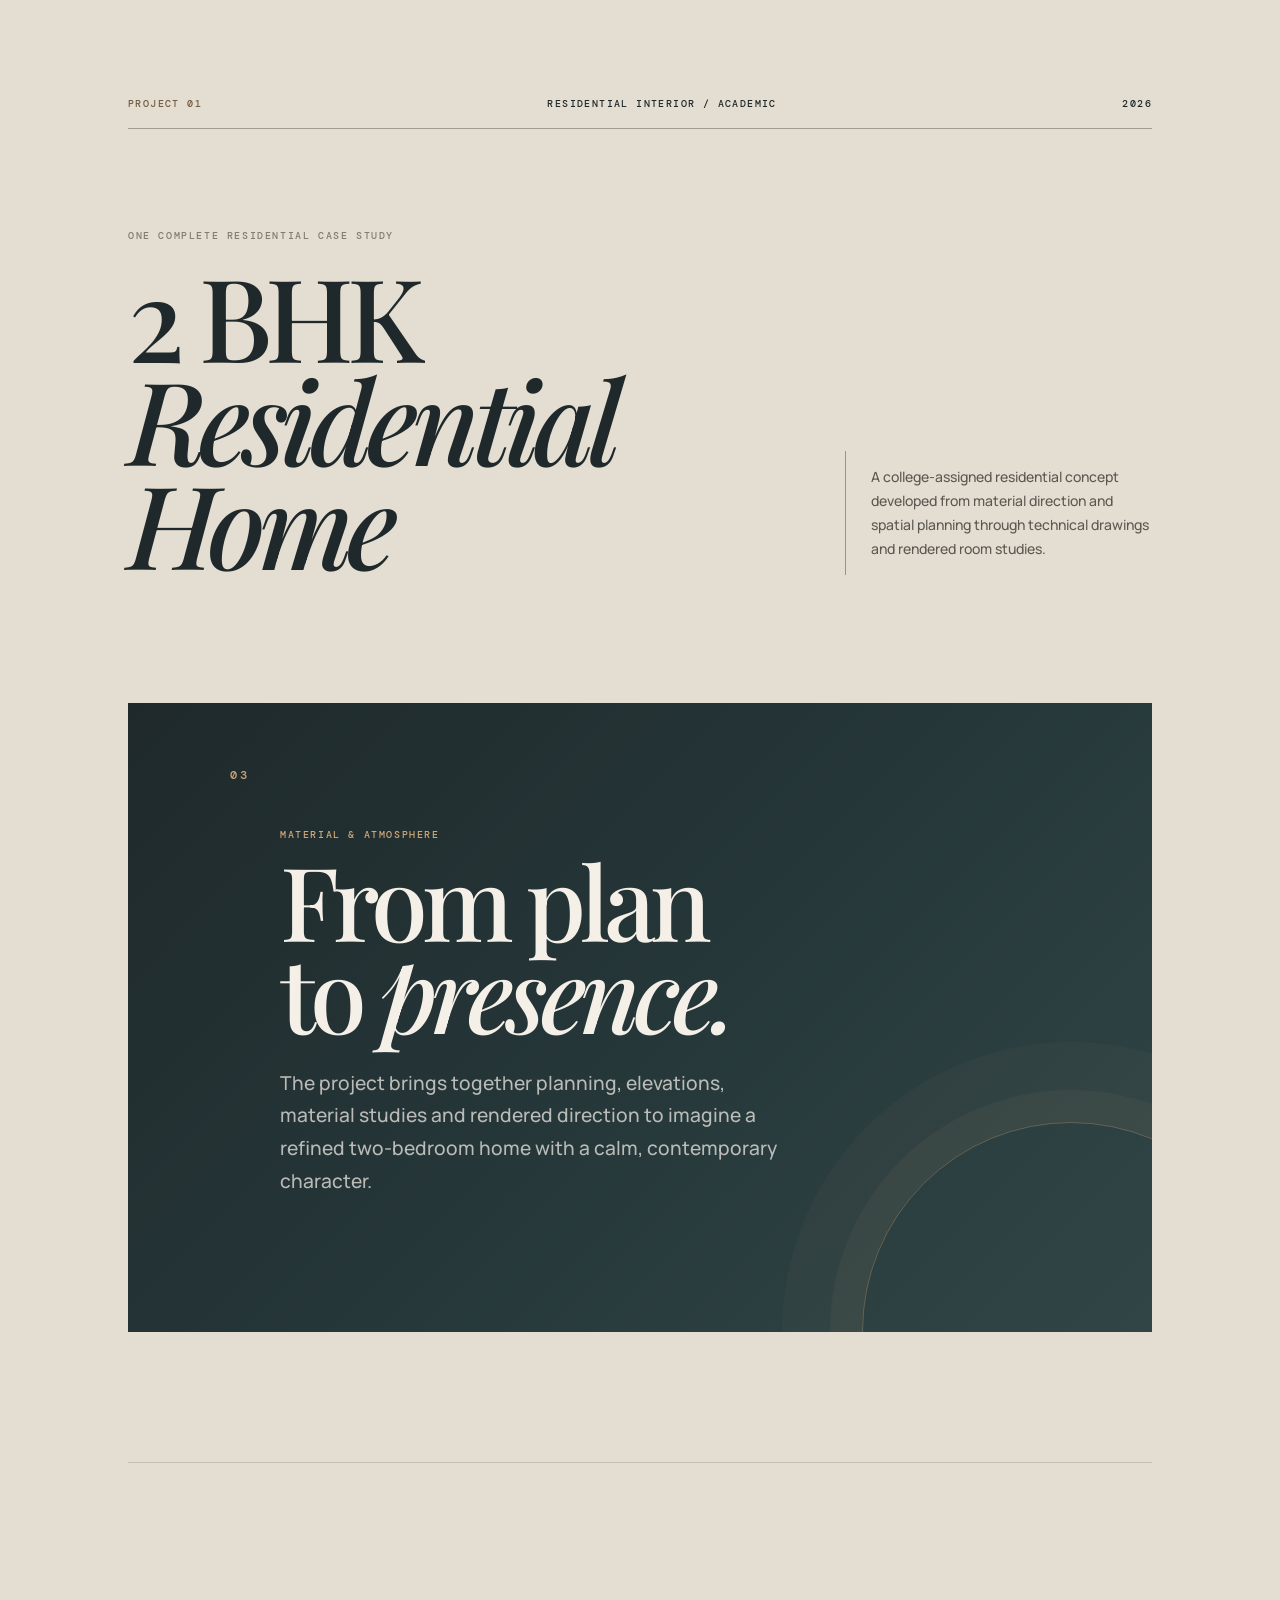
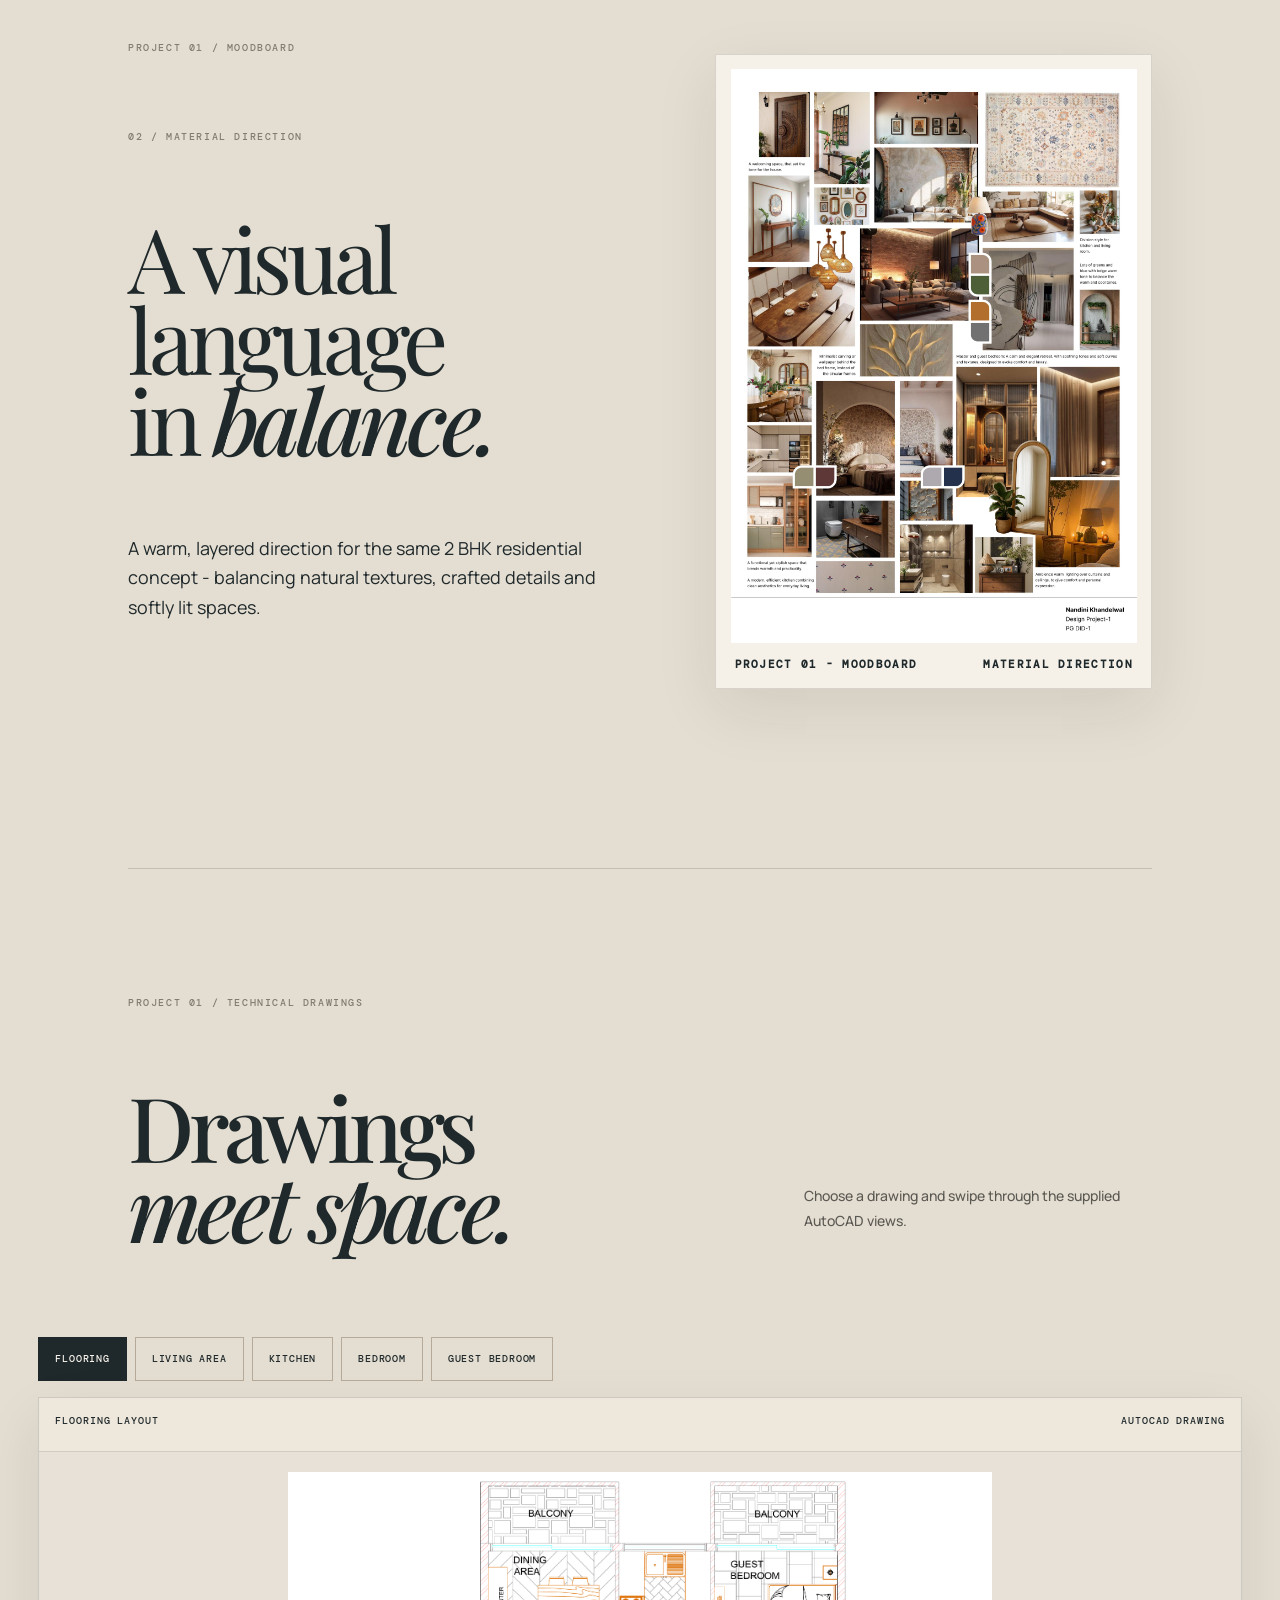
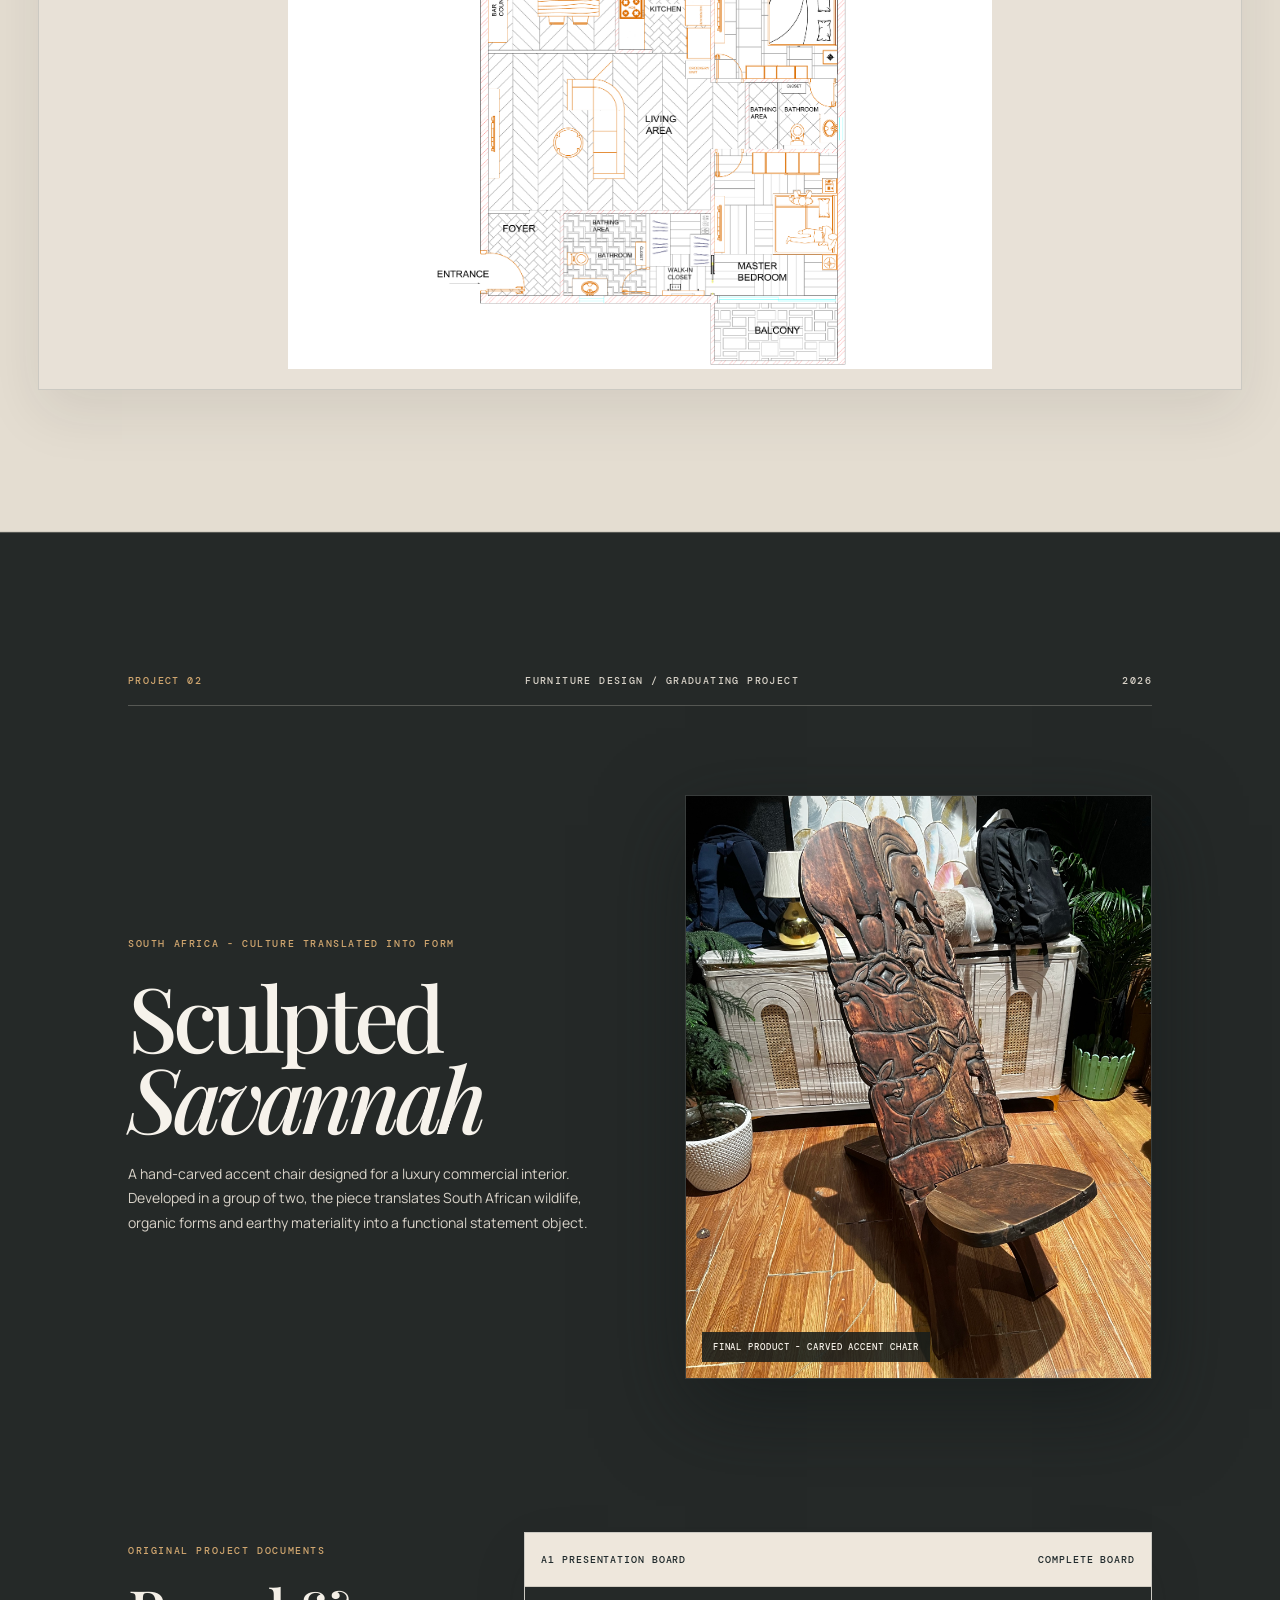
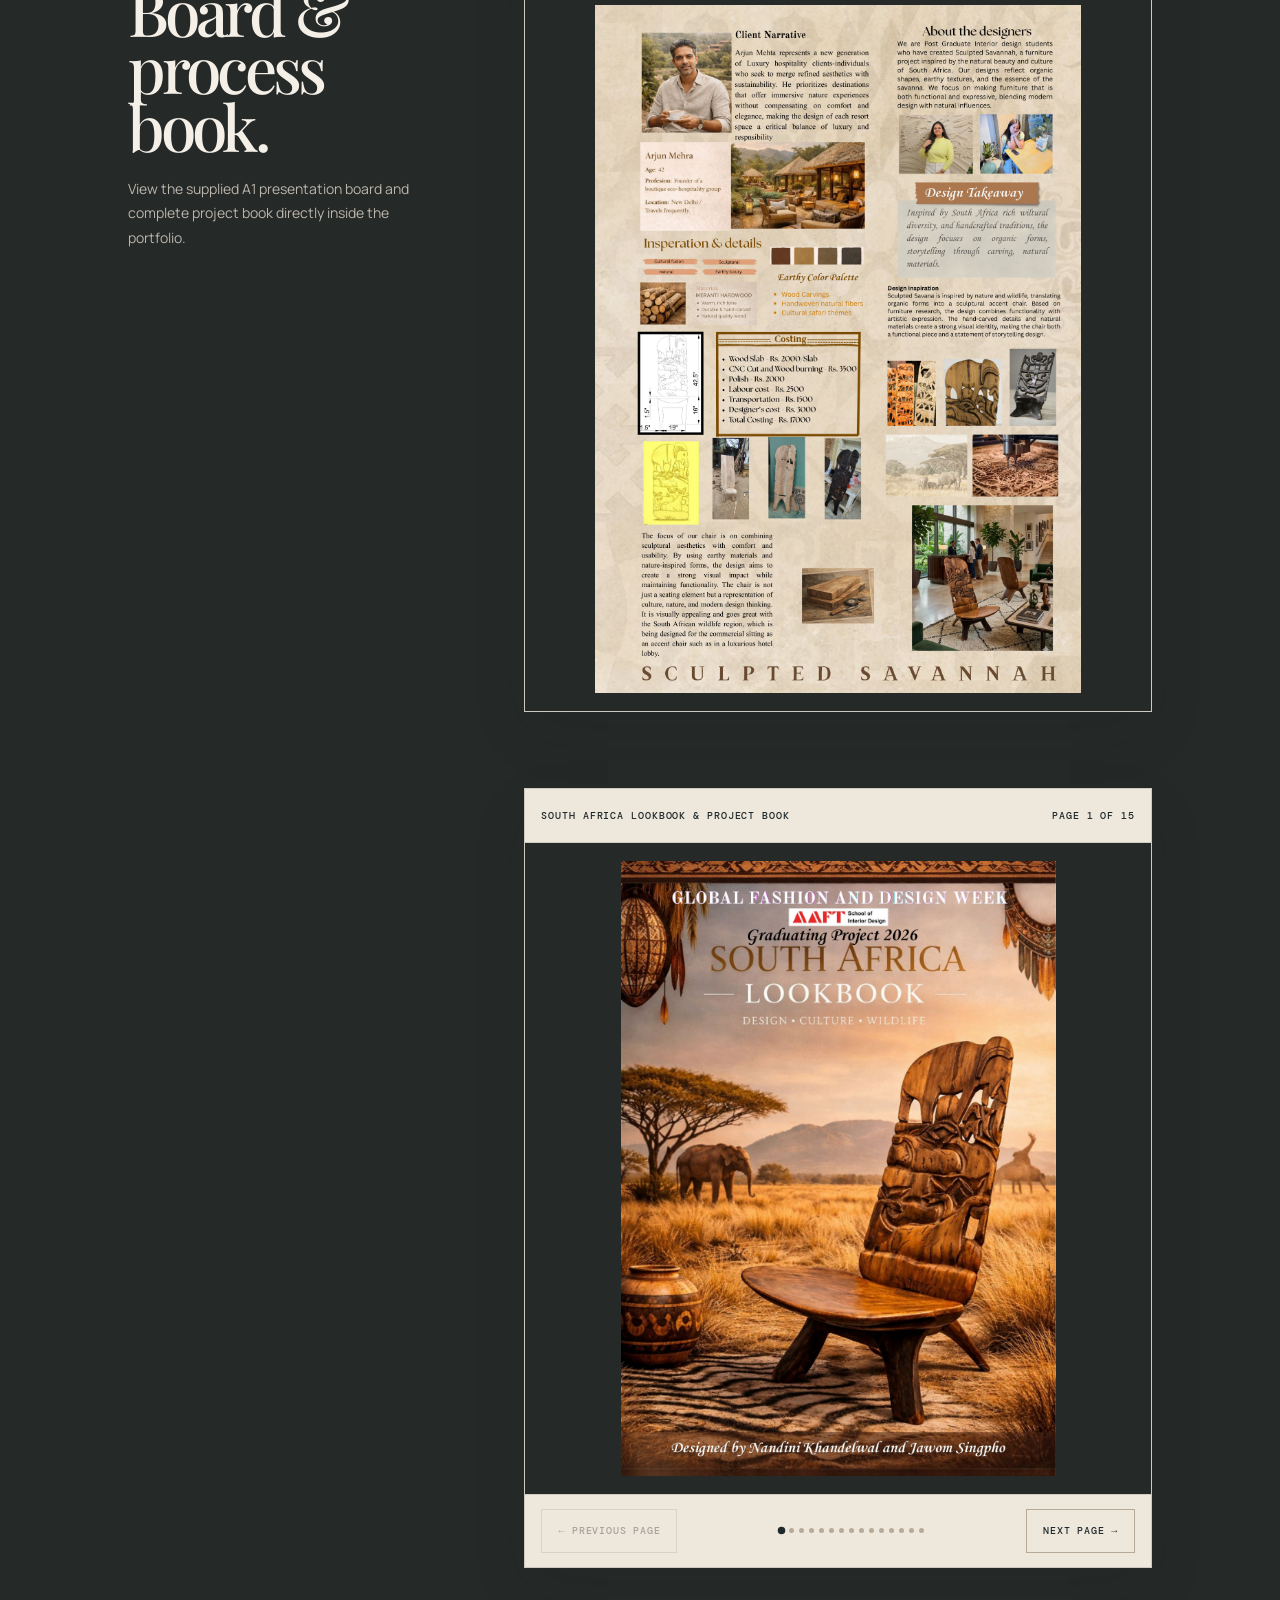
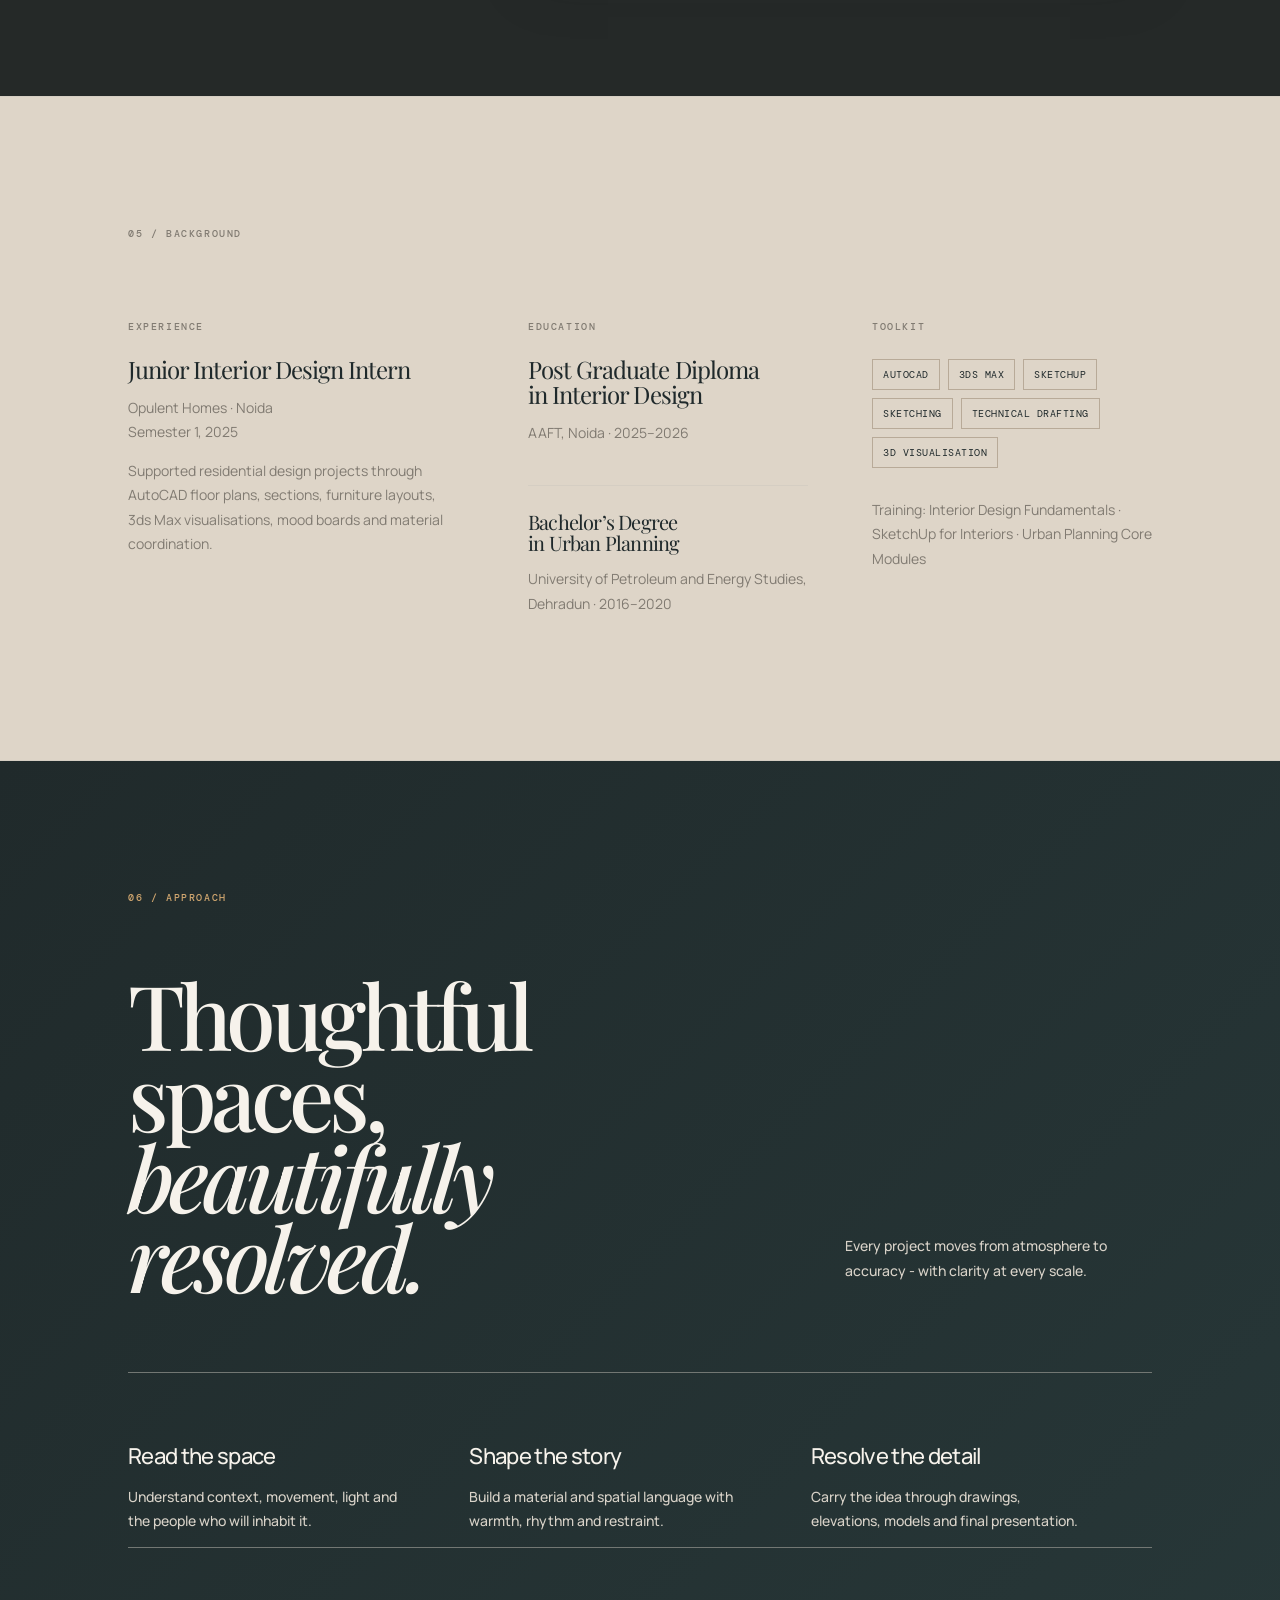
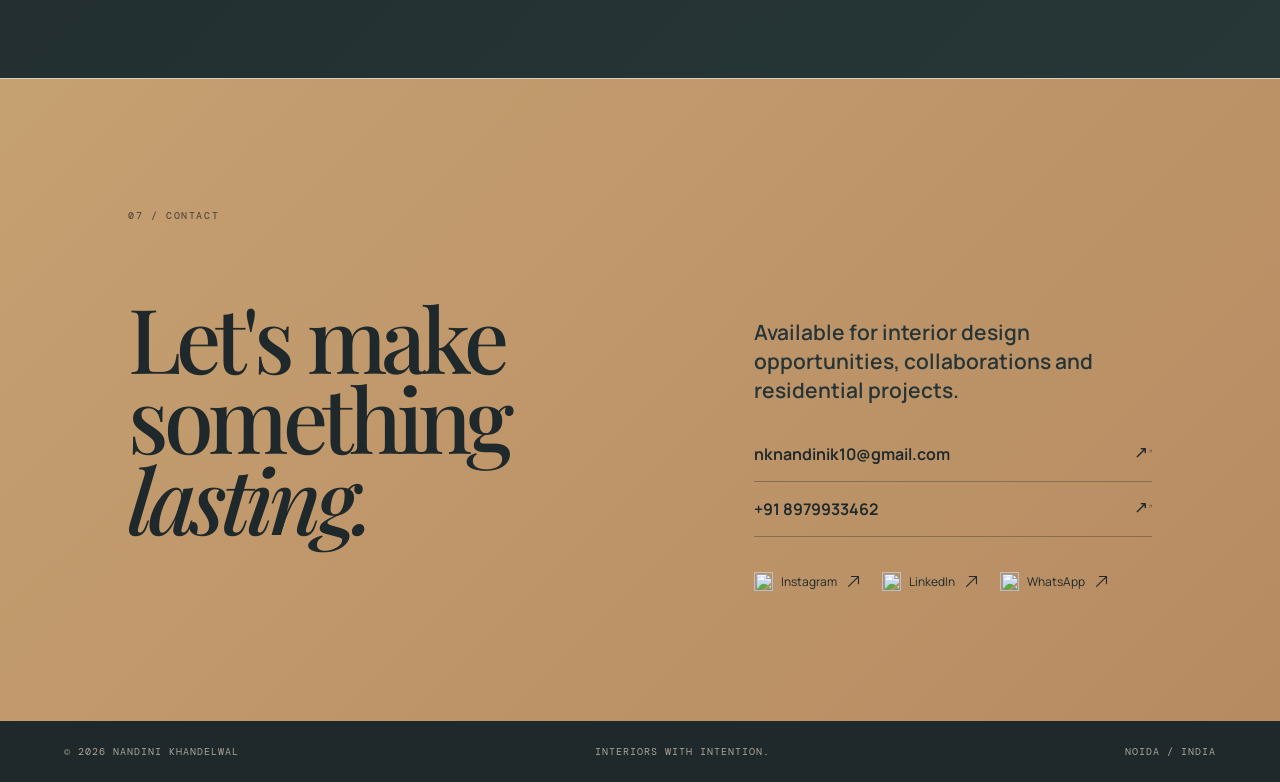
==== commit 71b25c88: "Remove renders and make drawings swipeable" ====
--- a/index.html
+++ b/index.html
@@ -37,7 +37,7 @@
 
       <section class="drawings" id="drawings">
         <div class="section-index">Project 01 / Technical drawings</div>
-        <div class="drawings-head"><h2>Drawings<br><i>meet space.</i></h2><p>Choose a drawing to compare the complete technical sheet with a rendered room study.</p></div>
+        <div class="drawings-head"><h2>Drawings<br><i>meet space.</i></h2><p>Choose a drawing and swipe through the supplied AutoCAD views.</p></div>
         <div class="drawing-viewer">
           <div class="drawing-tabs" role="tablist" aria-label="Residential drawing PDFs">
             <button class="is-active" type="button" data-pdf-src="assets/drawings/Final%20layout%20Flooring..-Model.pdf" data-pdf-title="Flooring layout">Flooring</button>
@@ -46,10 +46,7 @@
             <button type="button" data-pdf-src="assets/drawings/BEDROOM%20ELEVATION.pdf" data-pdf-title="Bedroom elevation">Bedroom</button>
             <button type="button" data-pdf-src="assets/drawings/Final%20layout%20Flooring..-Model.pdf" data-pdf-title="Guest bedroom plan">Guest bedroom</button>
           </div>
-          <div class="drawing-comparison">
-            <figure class="comparison-panel drawing-panel"><figcaption><span id="drawing-pdf-title">Flooring layout</span><span>AutoCAD drawing</span></figcaption><div class="drawing-carousel"><img id="drawing-sheet-image" src="assets/drawings/web/flooring.png" alt="Full Flooring layout AutoCAD drawing"><button class="carousel-arrow drawing-prev" type="button" aria-label="Previous drawing">‹</button><button class="carousel-arrow drawing-next" type="button" aria-label="Next drawing">›</button></div></figure>
-            <figure class="comparison-panel room-study-panel"><figcaption><span id="render-title">Room render</span><span>Swipe images</span></figcaption><div class="render-carousel"><img id="drawing-room-image" alt="Rendered room study"><button class="carousel-arrow carousel-prev" type="button" aria-label="Previous render">‹</button><button class="carousel-arrow carousel-next" type="button" aria-label="Next render">›</button></div></figure>
-          </div>
+          <div class="drawing-comparison"><figure class="comparison-panel drawing-panel"><figcaption><span id="drawing-pdf-title">Flooring layout</span><span>AutoCAD drawing</span></figcaption><div class="drawing-carousel"><img id="drawing-sheet-image" src="assets/drawings/web/flooring.png" alt="Full Flooring layout AutoCAD drawing"><button class="carousel-arrow drawing-prev" type="button" aria-label="Previous drawing">‹</button><button class="carousel-arrow drawing-next" type="button" aria-label="Next drawing">›</button></div></figure></div>
         </div>
       </section>
     </article>
--- a/styles.css
+++ b/styles.css
@@ -347,6 +347,7 @@
    comparison uses two equal columns with no nested PDF scrolling. */
 .moodboard-full-image{display:block;width:100%;height:auto;max-height:none;object-fit:contain;background:#eee8dd}
 .drawing-comparison{display:grid;grid-template-columns:repeat(2,minmax(0,1fr));gap:18px;align-items:stretch}
+.drawing-comparison{grid-template-columns:minmax(0,1fr)}
 .comparison-panel{display:flex;flex-direction:column;min-width:0;margin:0;overflow:hidden;background:#f6f2eb;border:1px solid rgba(32,35,34,.2);box-shadow:0 22px 55px rgba(32,35,34,.09)}
 .comparison-panel figcaption{display:flex;justify-content:space-between;gap:16px;min-height:54px;padding:16px;background:#eee7dc;border-bottom:1px solid rgba(32,35,34,.14);font:500 10px var(--mono);letter-spacing:.09em;text-transform:uppercase}
 .comparison-panel img{display:block;width:100%;height:clamp(420px,42vw,720px);padding:20px;background:#e8e1d7;object-fit:contain}
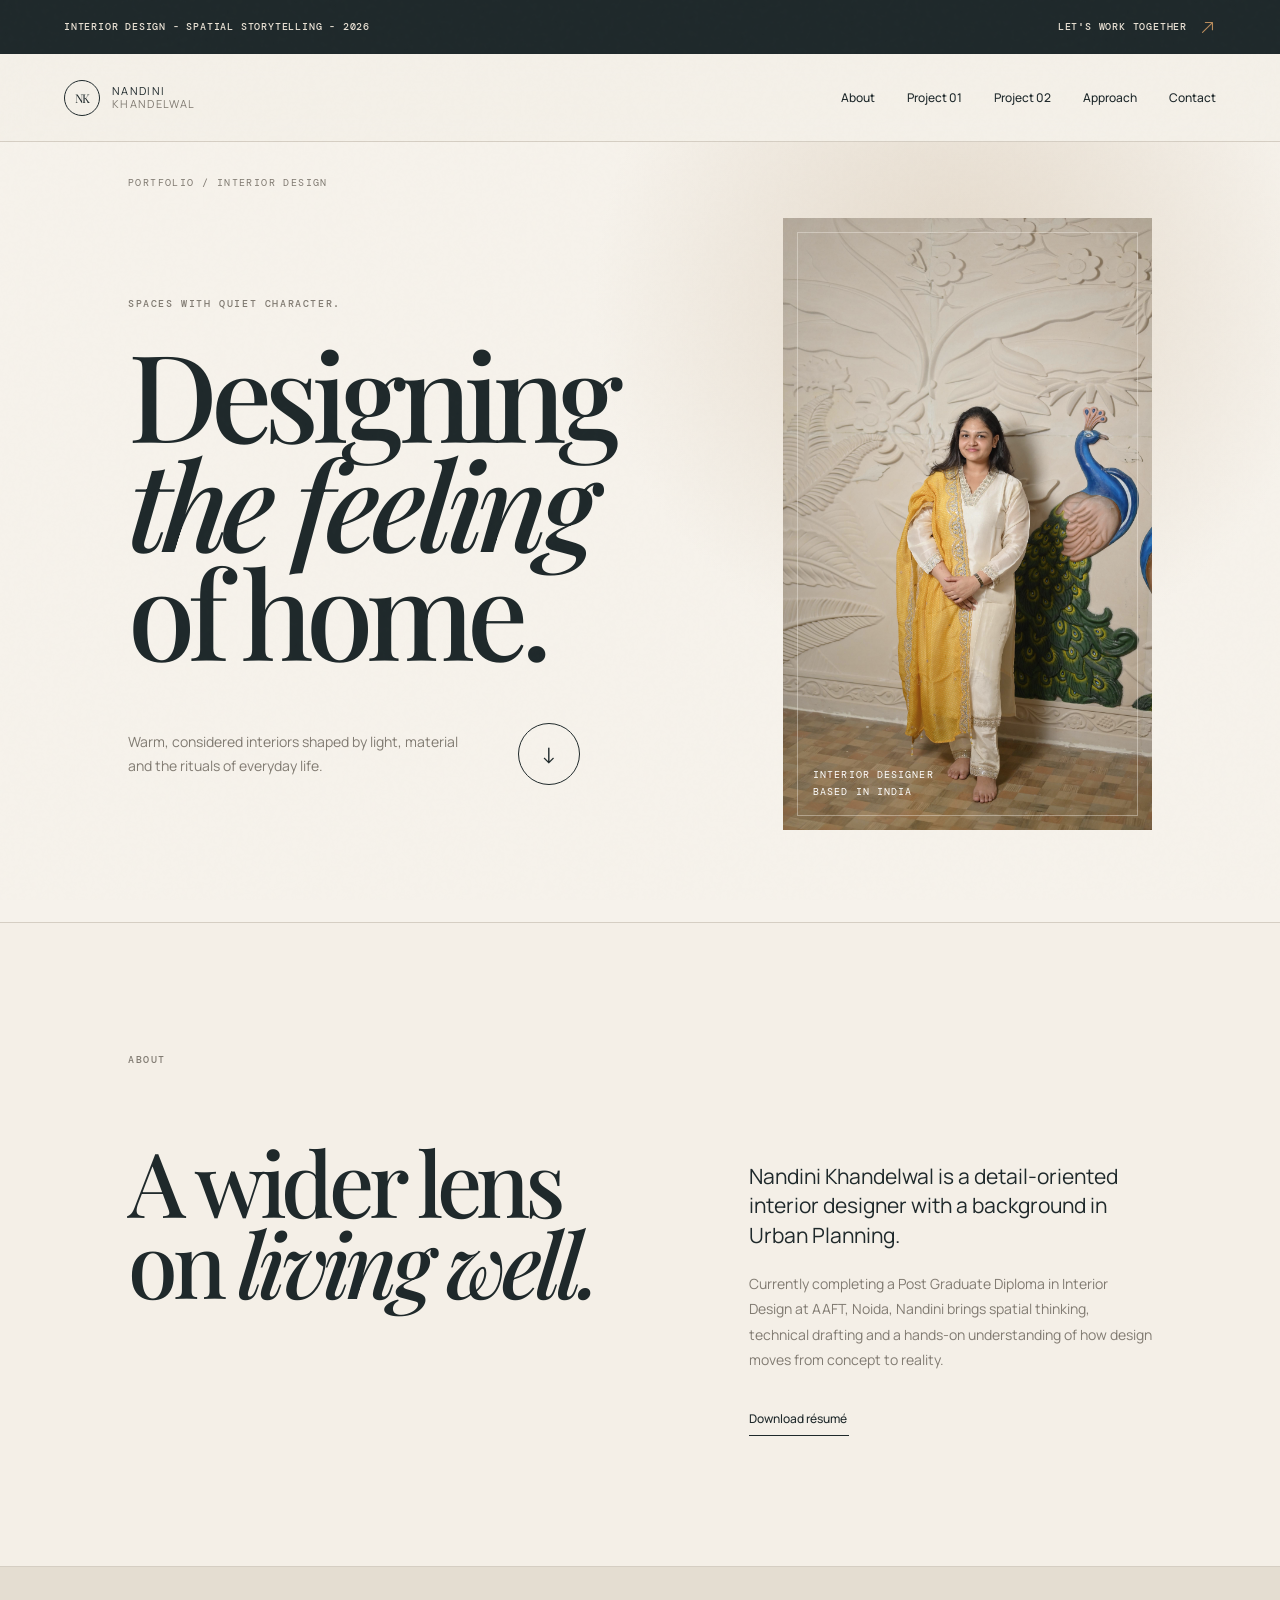
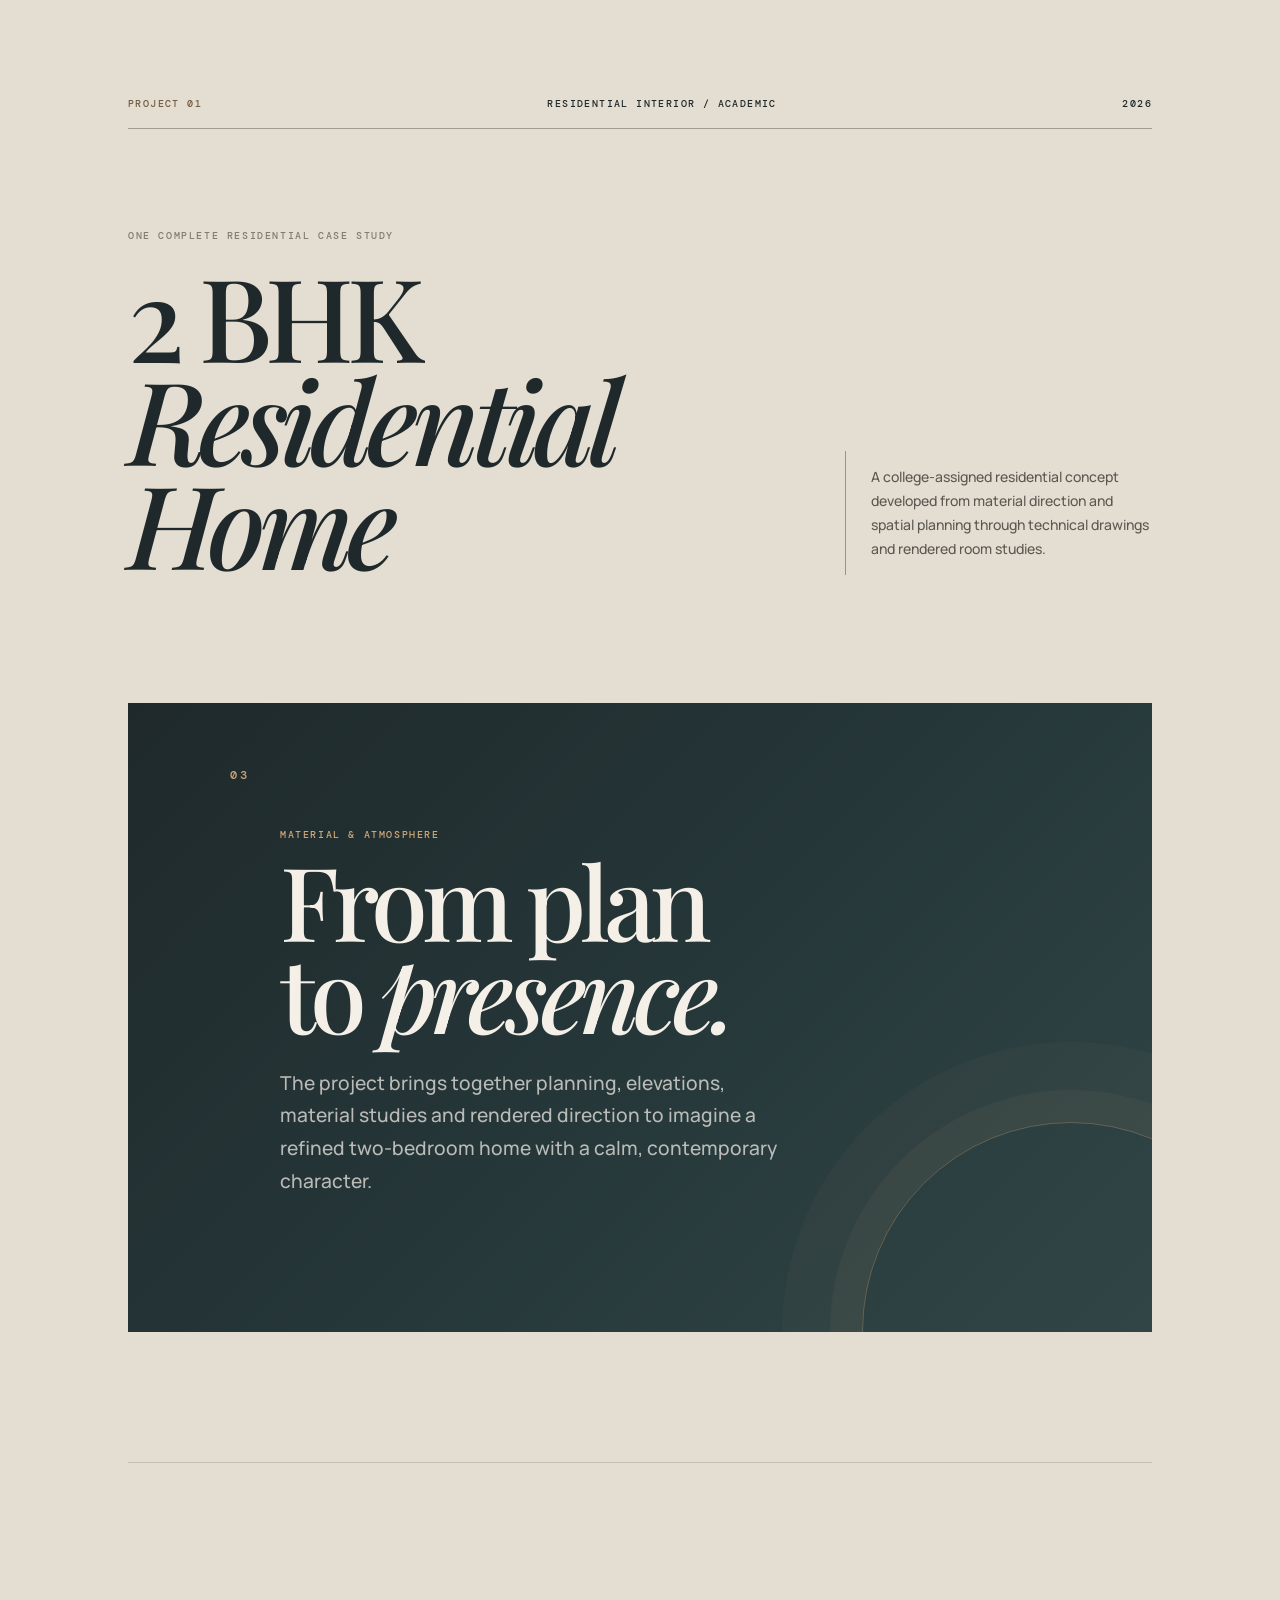
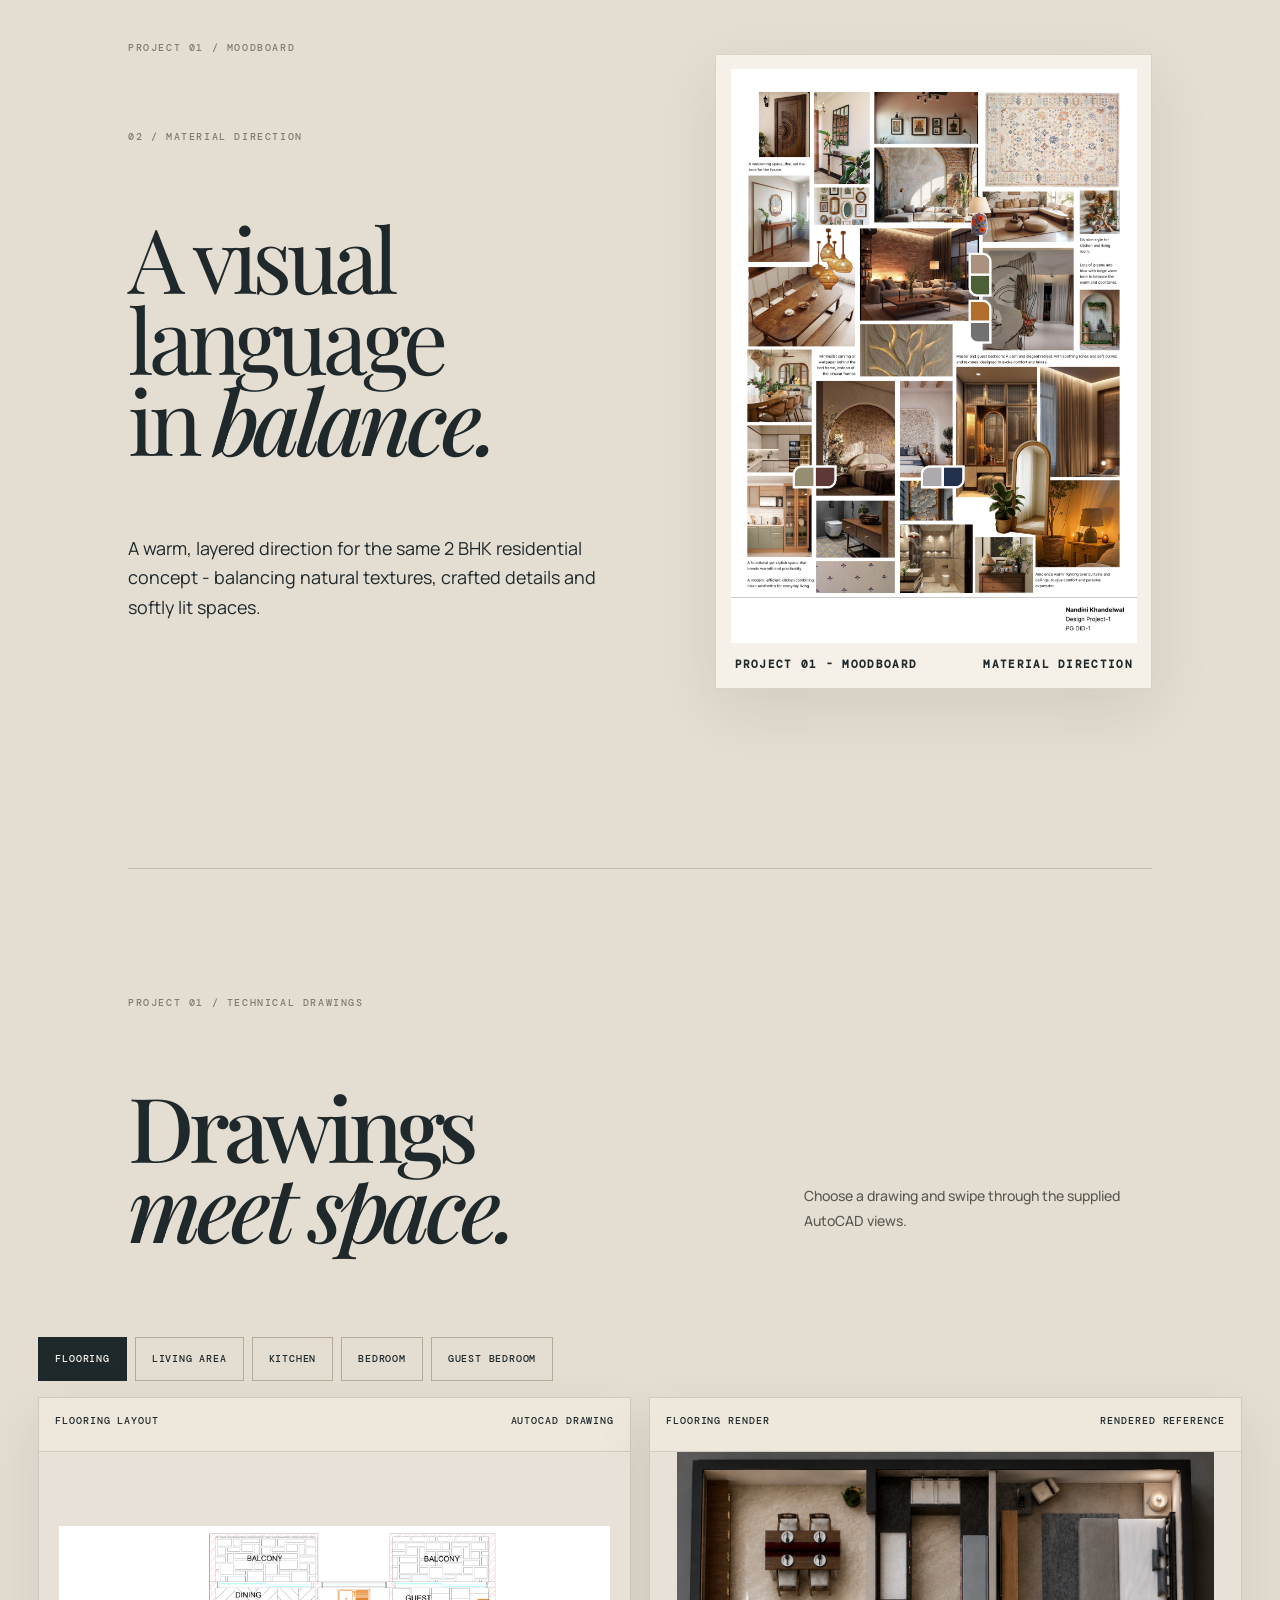
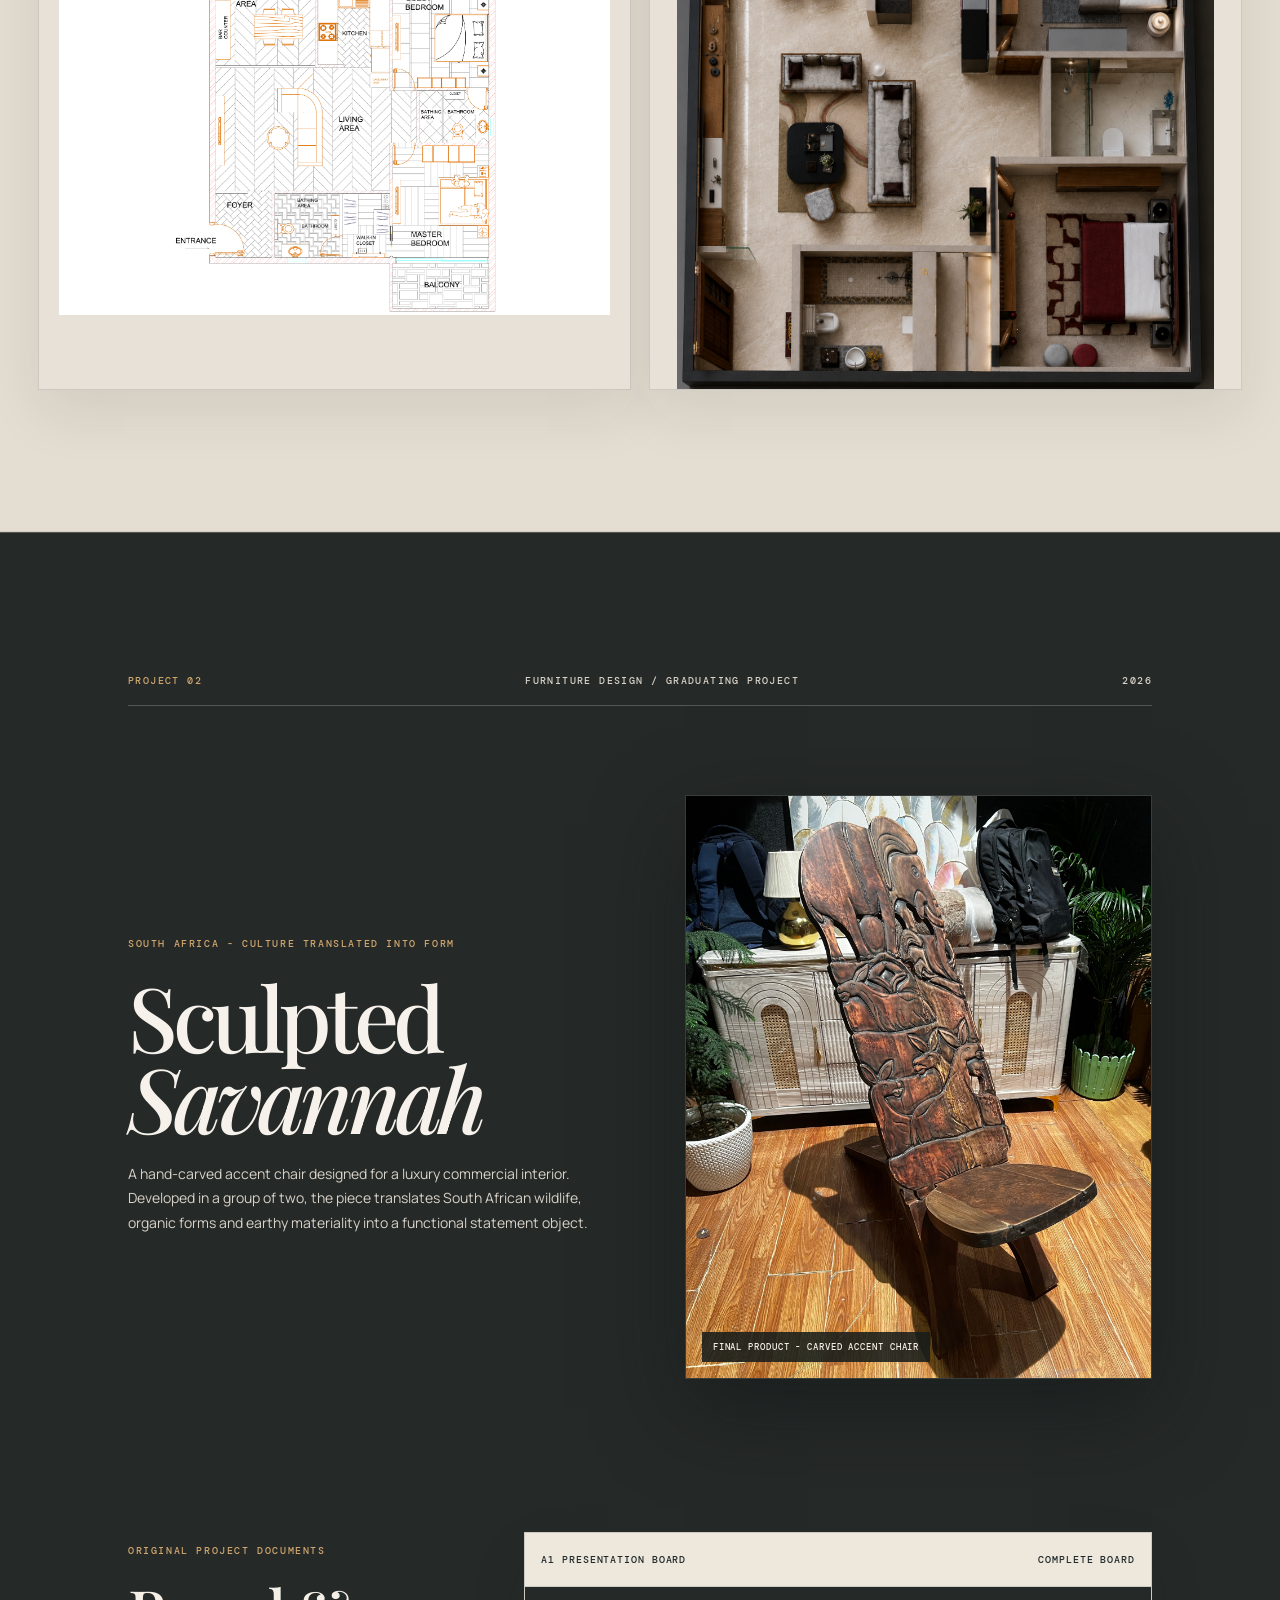
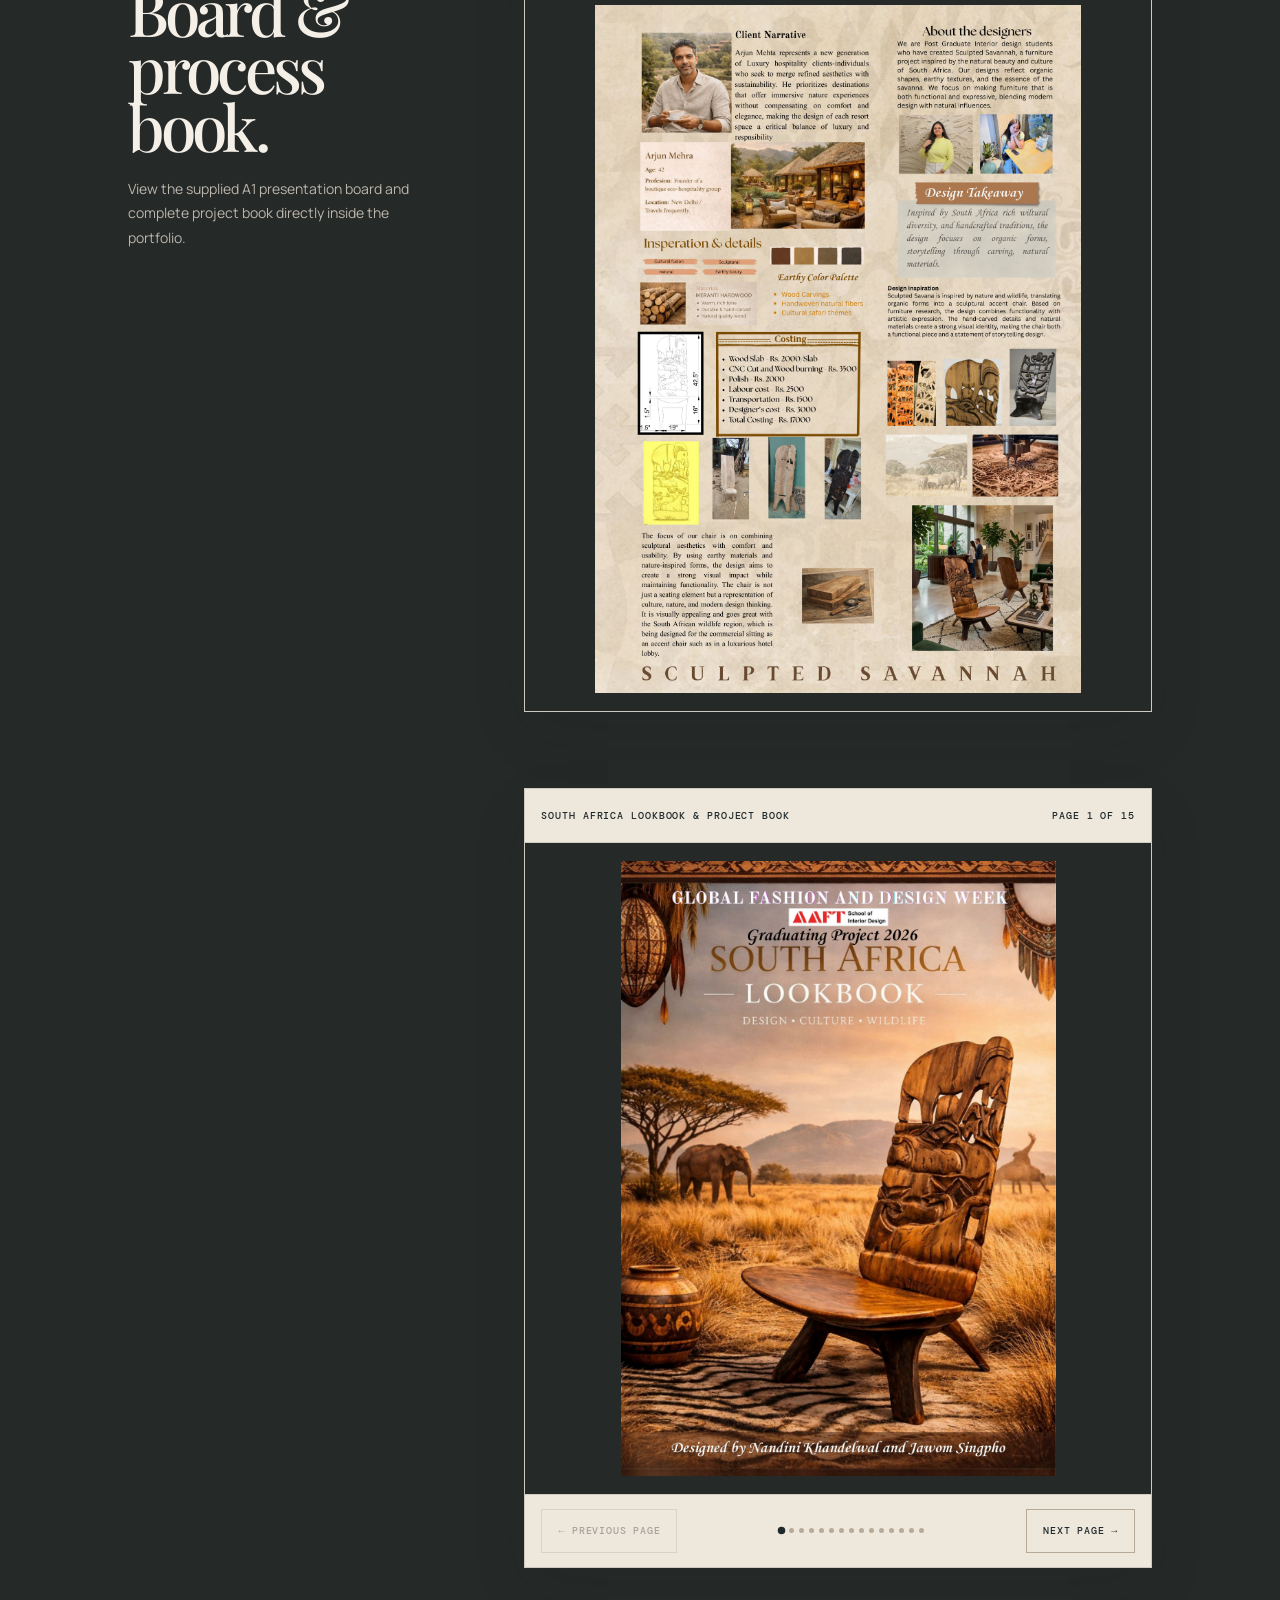
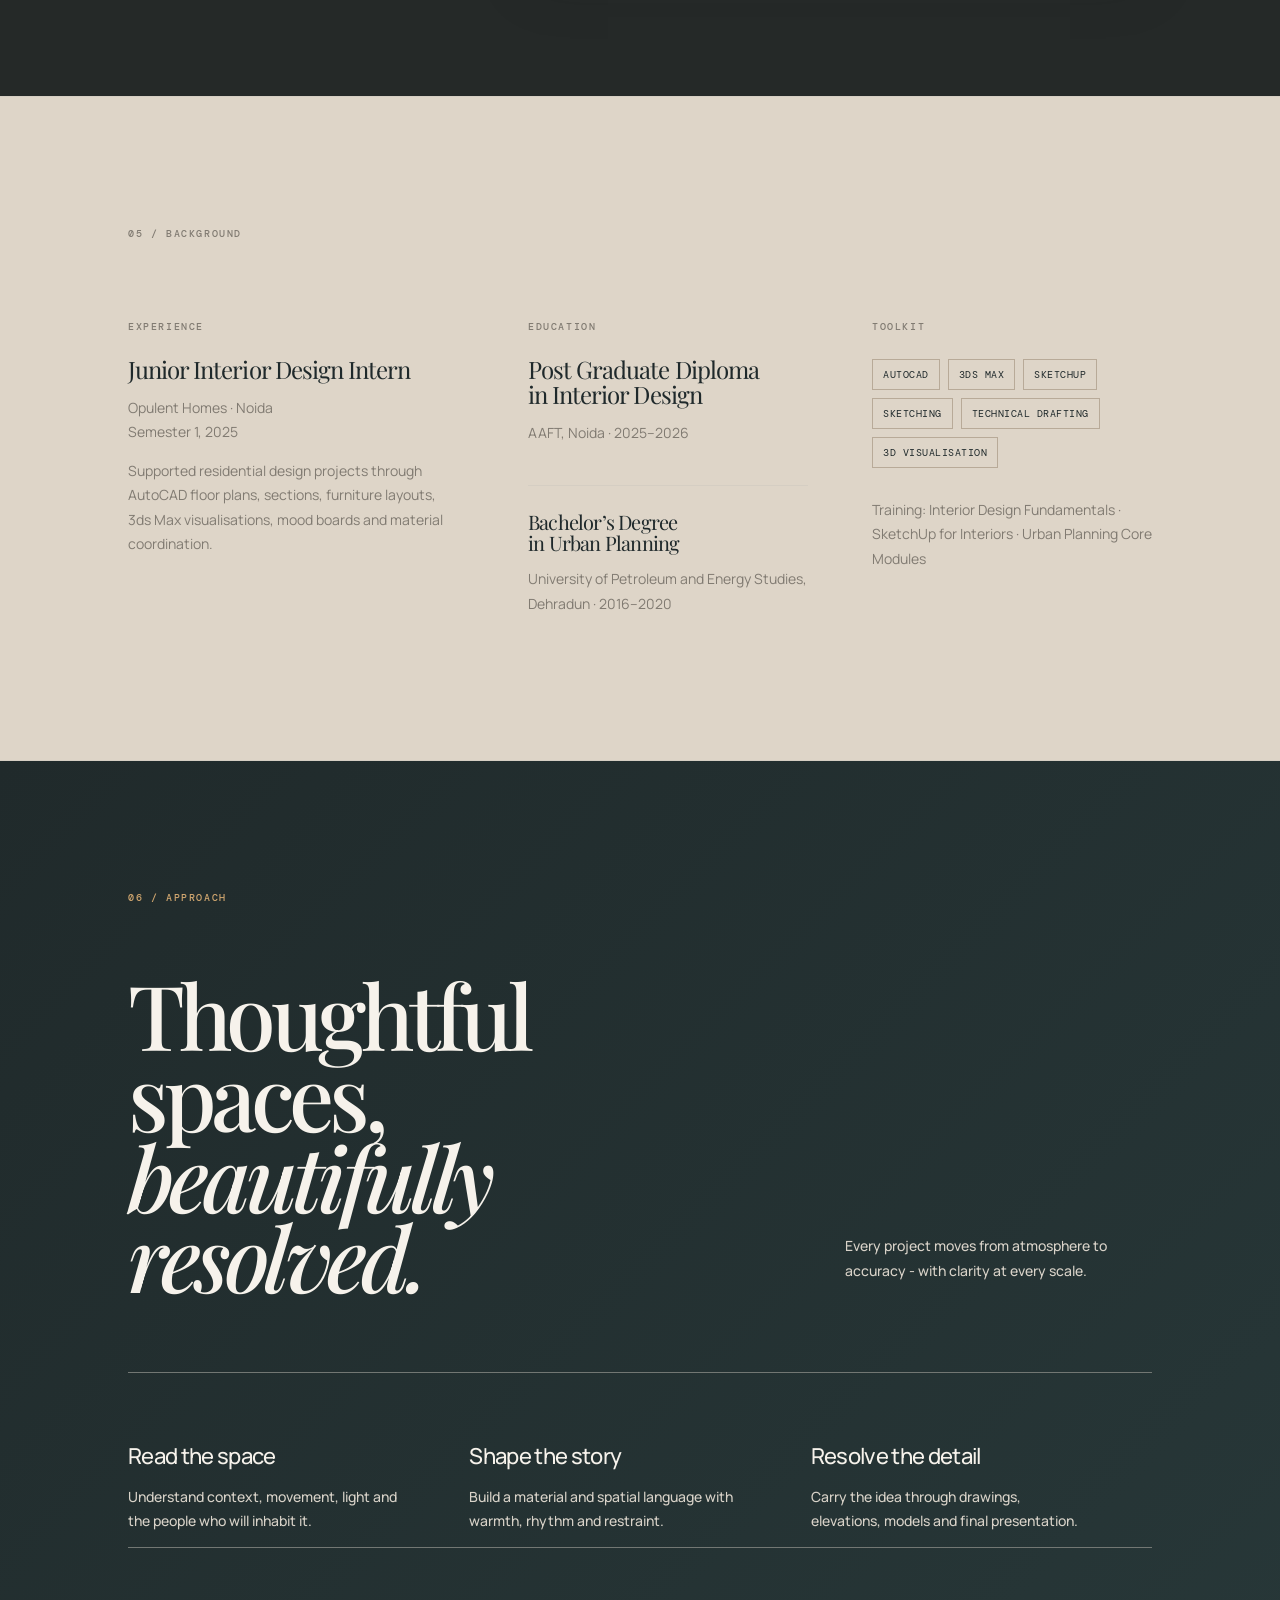
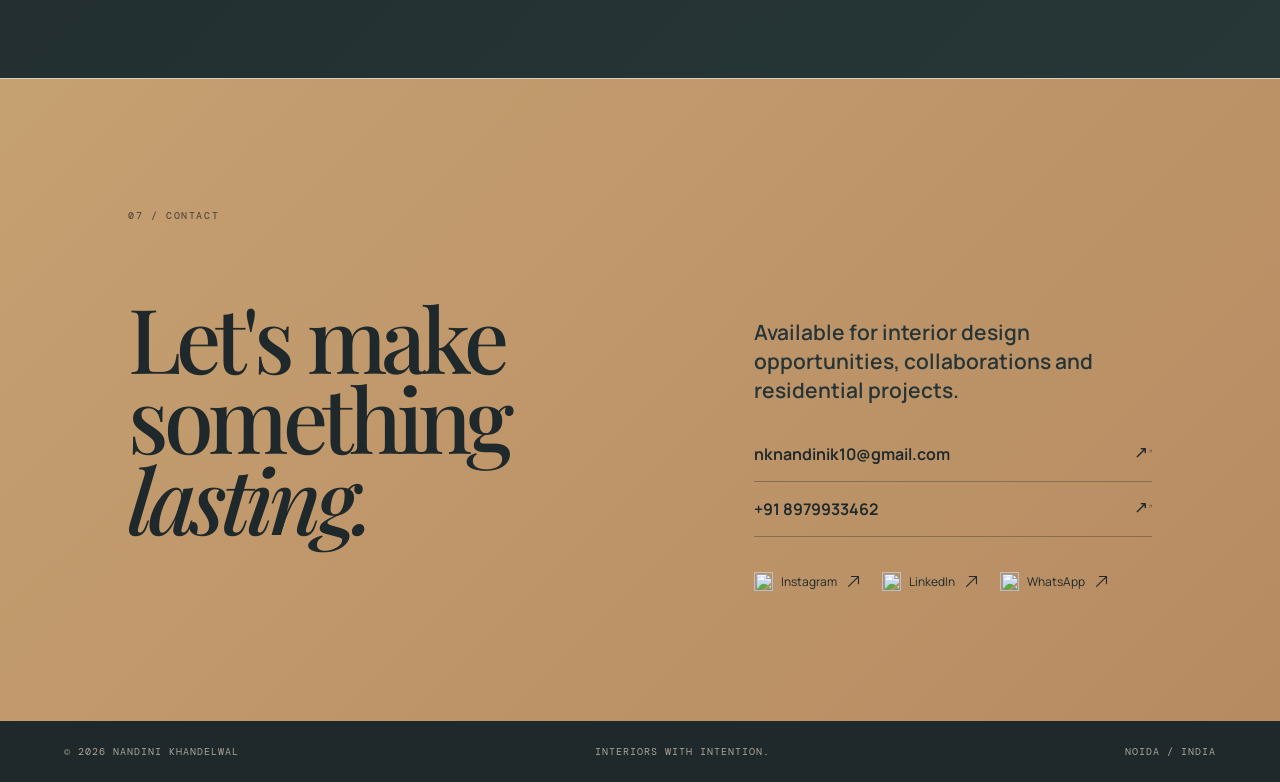
==== commit dcca2533: "Add rendered room reference carousels" ====
--- a/index.html
+++ b/index.html
@@ -46,7 +46,7 @@
             <button type="button" data-pdf-src="assets/drawings/BEDROOM%20ELEVATION.pdf" data-pdf-title="Bedroom elevation">Bedroom</button>
             <button type="button" data-pdf-src="assets/drawings/Final%20layout%20Flooring..-Model.pdf" data-pdf-title="Guest bedroom plan">Guest bedroom</button>
           </div>
-          <div class="drawing-comparison"><figure class="comparison-panel drawing-panel"><figcaption><span id="drawing-pdf-title">Flooring layout</span><span>AutoCAD drawing</span></figcaption><div class="drawing-carousel"><img id="drawing-sheet-image" src="assets/drawings/web/flooring.png" alt="Full Flooring layout AutoCAD drawing"><button class="carousel-arrow drawing-prev" type="button" aria-label="Previous drawing">‹</button><button class="carousel-arrow drawing-next" type="button" aria-label="Next drawing">›</button></div></figure></div>
+          <div class="drawing-comparison"><figure class="comparison-panel drawing-panel"><figcaption><span id="drawing-pdf-title">Flooring layout</span><span>AutoCAD drawing</span></figcaption><div class="drawing-carousel"><img id="drawing-sheet-image" src="assets/drawings/web/flooring.png" alt="Full Flooring layout AutoCAD drawing"><button class="carousel-arrow drawing-prev" type="button" aria-label="Previous drawing">‹</button><button class="carousel-arrow drawing-next" type="button" aria-label="Next drawing">›</button></div></figure><figure class="comparison-panel render-panel"><figcaption><span id="render-title">FLOORING RENDER</span><span>Rendered reference</span></figcaption><div class="render-carousel"><img id="drawing-room-image" alt="Rendered room reference"><button class="carousel-arrow carousel-prev" type="button" aria-label="Previous rendered image">‹</button><button class="carousel-arrow carousel-next" type="button" aria-label="Next rendered image">›</button></div></figure></div>
         </div>
       </section>
     </article>
--- a/styles.css
+++ b/styles.css
@@ -347,7 +347,6 @@
    comparison uses two equal columns with no nested PDF scrolling. */
 .moodboard-full-image{display:block;width:100%;height:auto;max-height:none;object-fit:contain;background:#eee8dd}
 .drawing-comparison{display:grid;grid-template-columns:repeat(2,minmax(0,1fr));gap:18px;align-items:stretch}
-.drawing-comparison{grid-template-columns:minmax(0,1fr)}
 .comparison-panel{display:flex;flex-direction:column;min-width:0;margin:0;overflow:hidden;background:#f6f2eb;border:1px solid rgba(32,35,34,.2);box-shadow:0 22px 55px rgba(32,35,34,.09)}
 .comparison-panel figcaption{display:flex;justify-content:space-between;gap:16px;min-height:54px;padding:16px;background:#eee7dc;border-bottom:1px solid rgba(32,35,34,.14);font:500 10px var(--mono);letter-spacing:.09em;text-transform:uppercase}
 .comparison-panel img{display:block;width:100%;height:clamp(420px,42vw,720px);padding:20px;background:#e8e1d7;object-fit:contain}
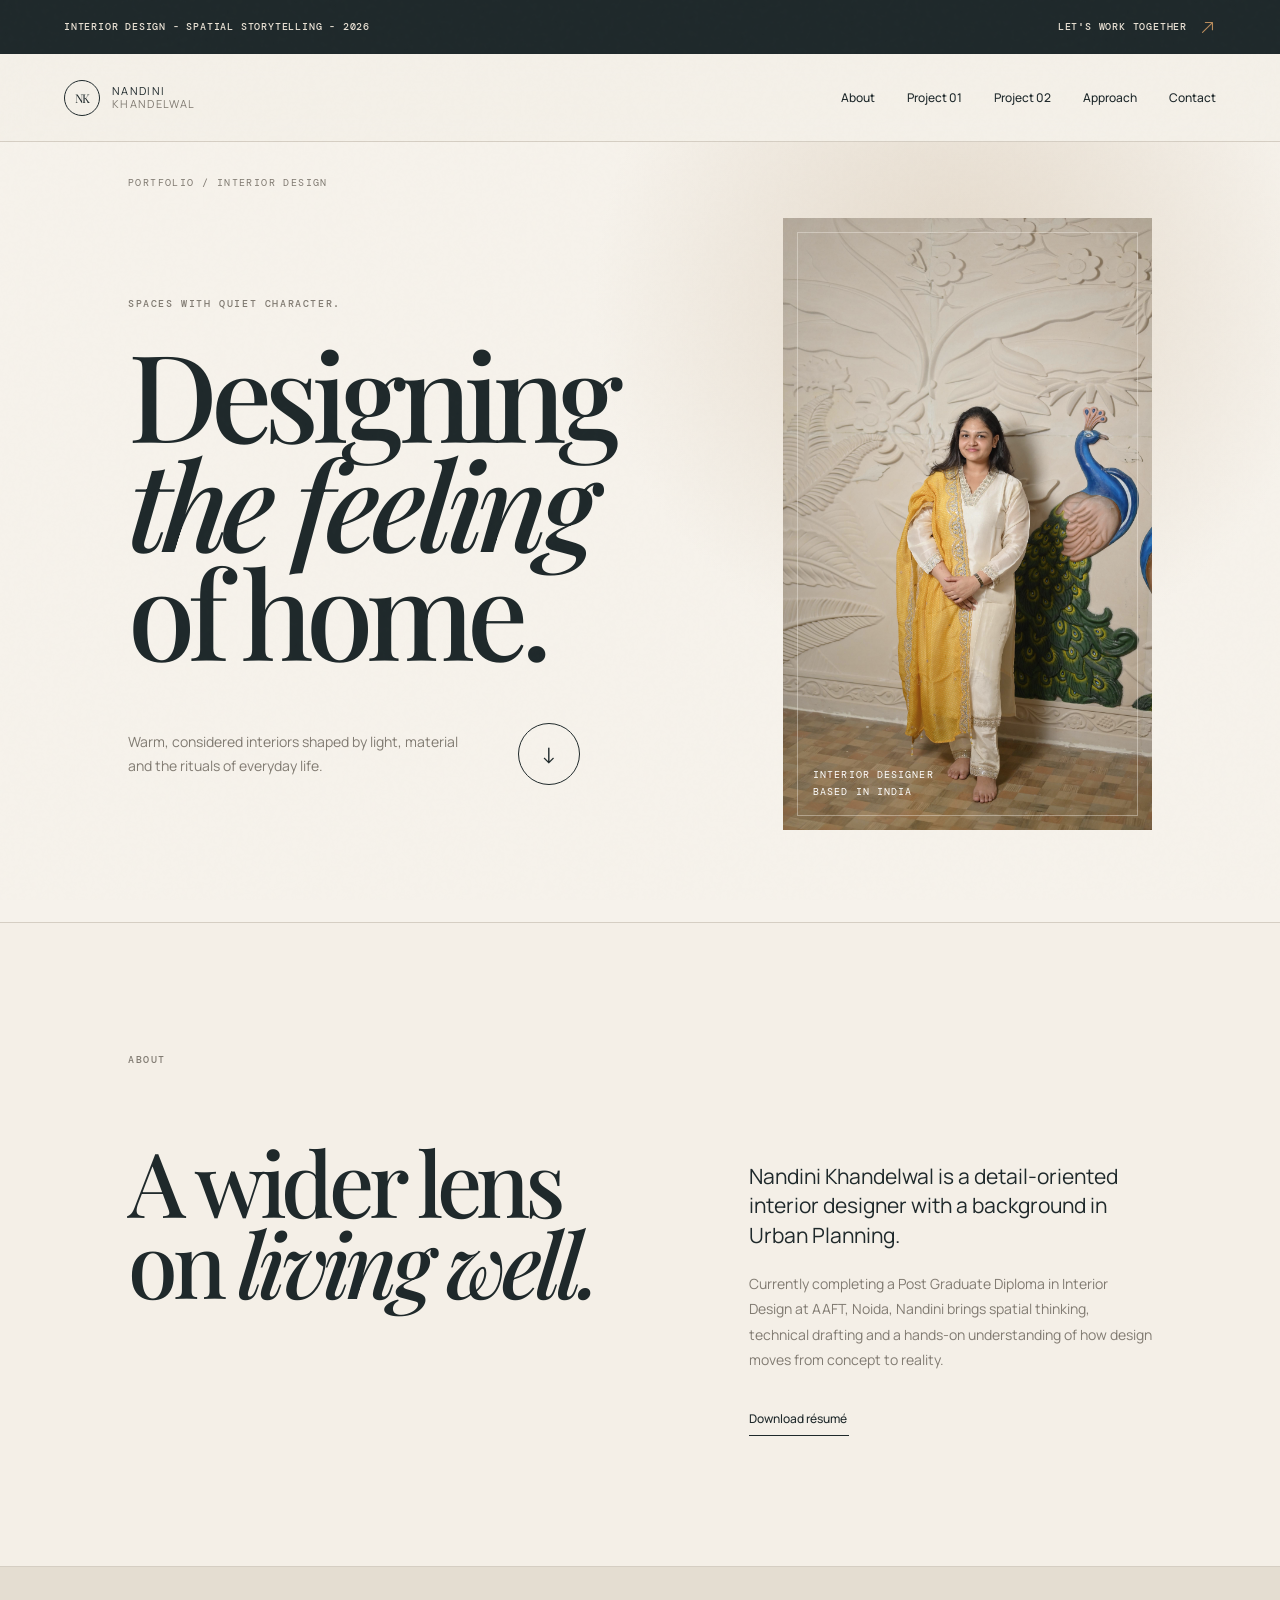
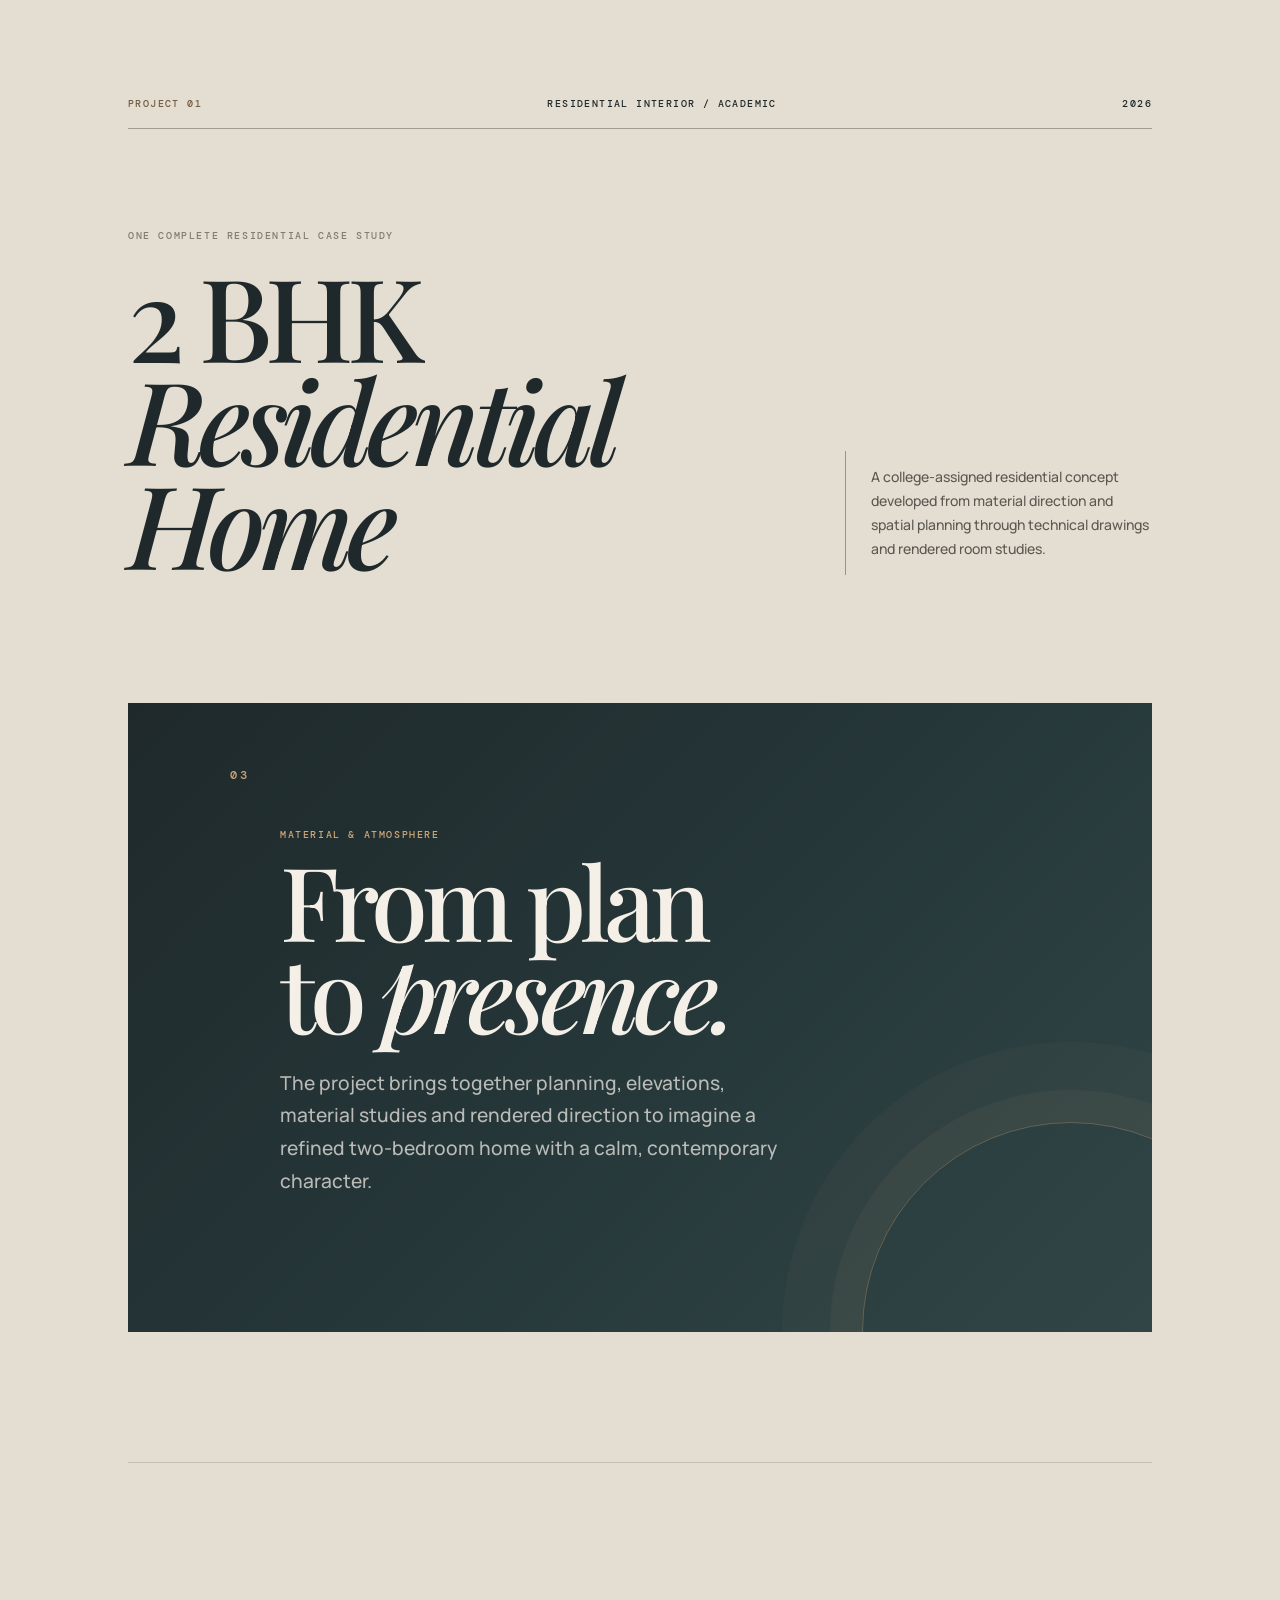
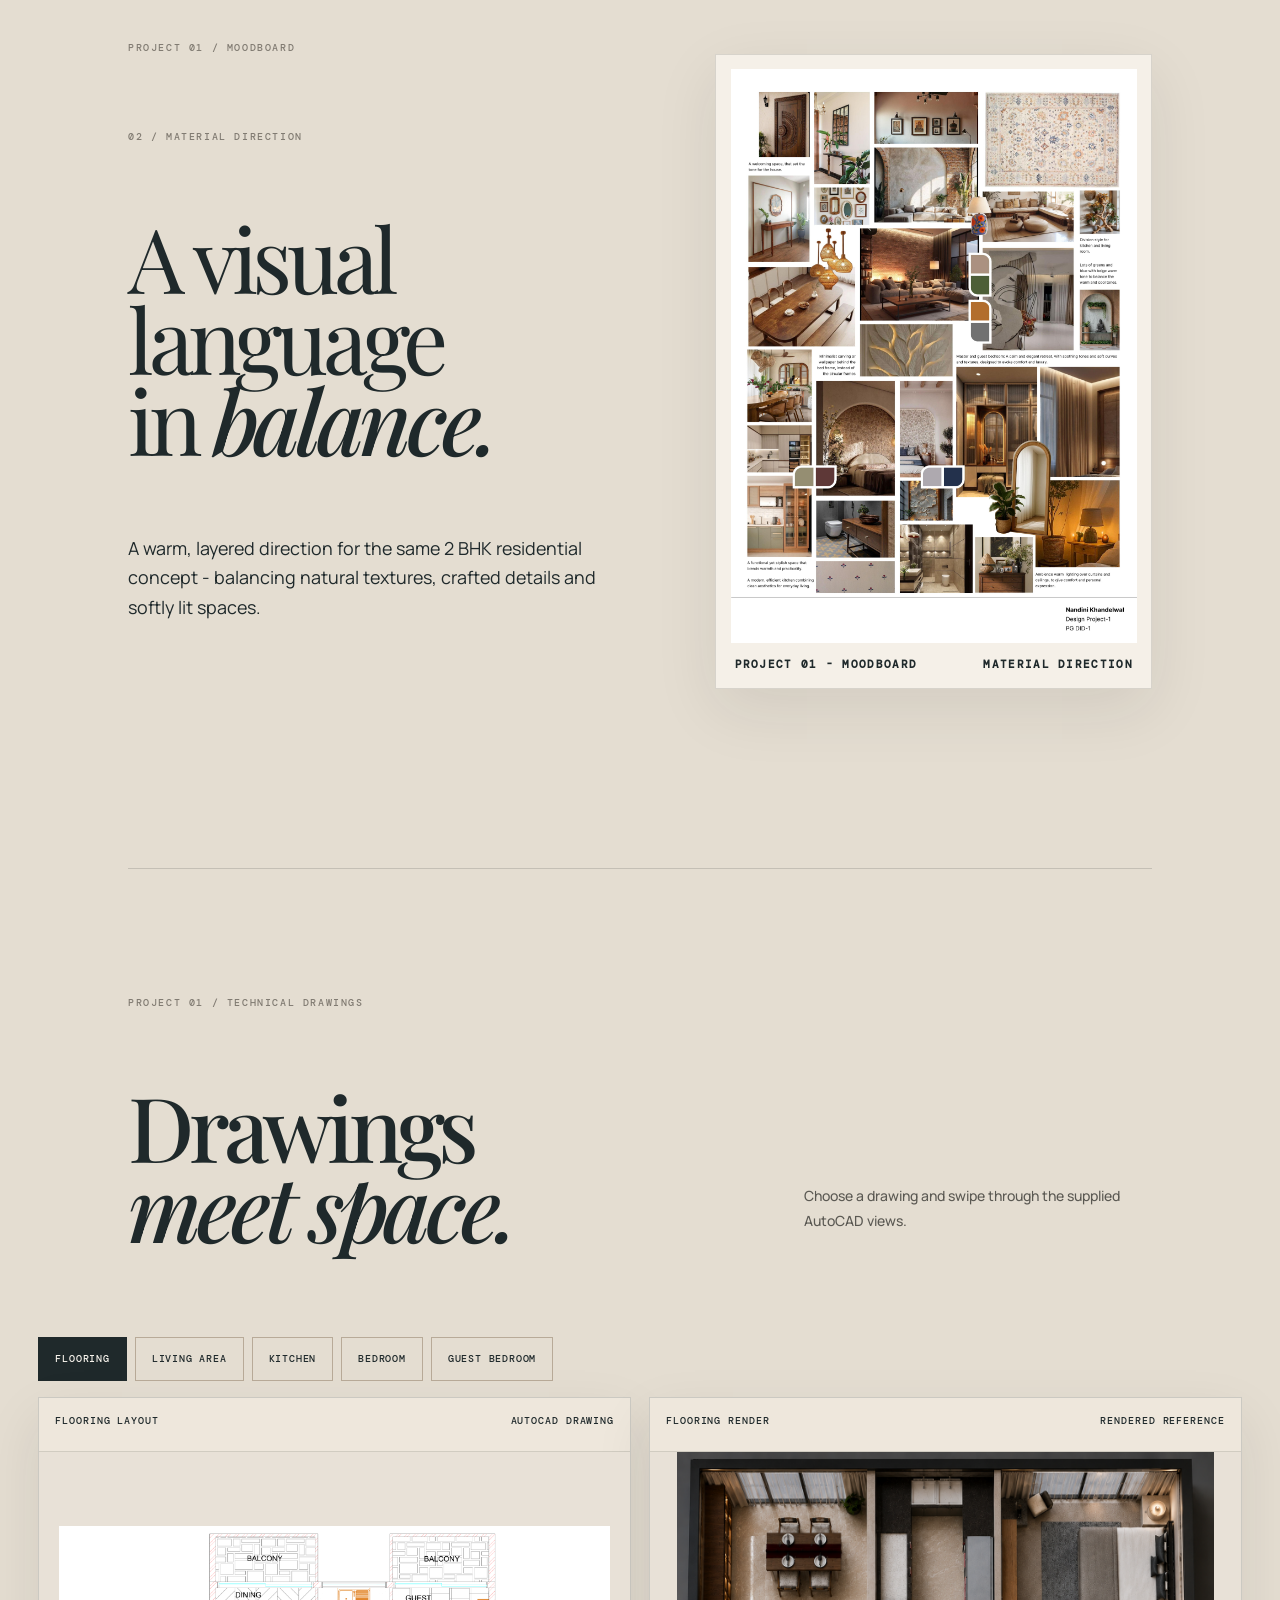
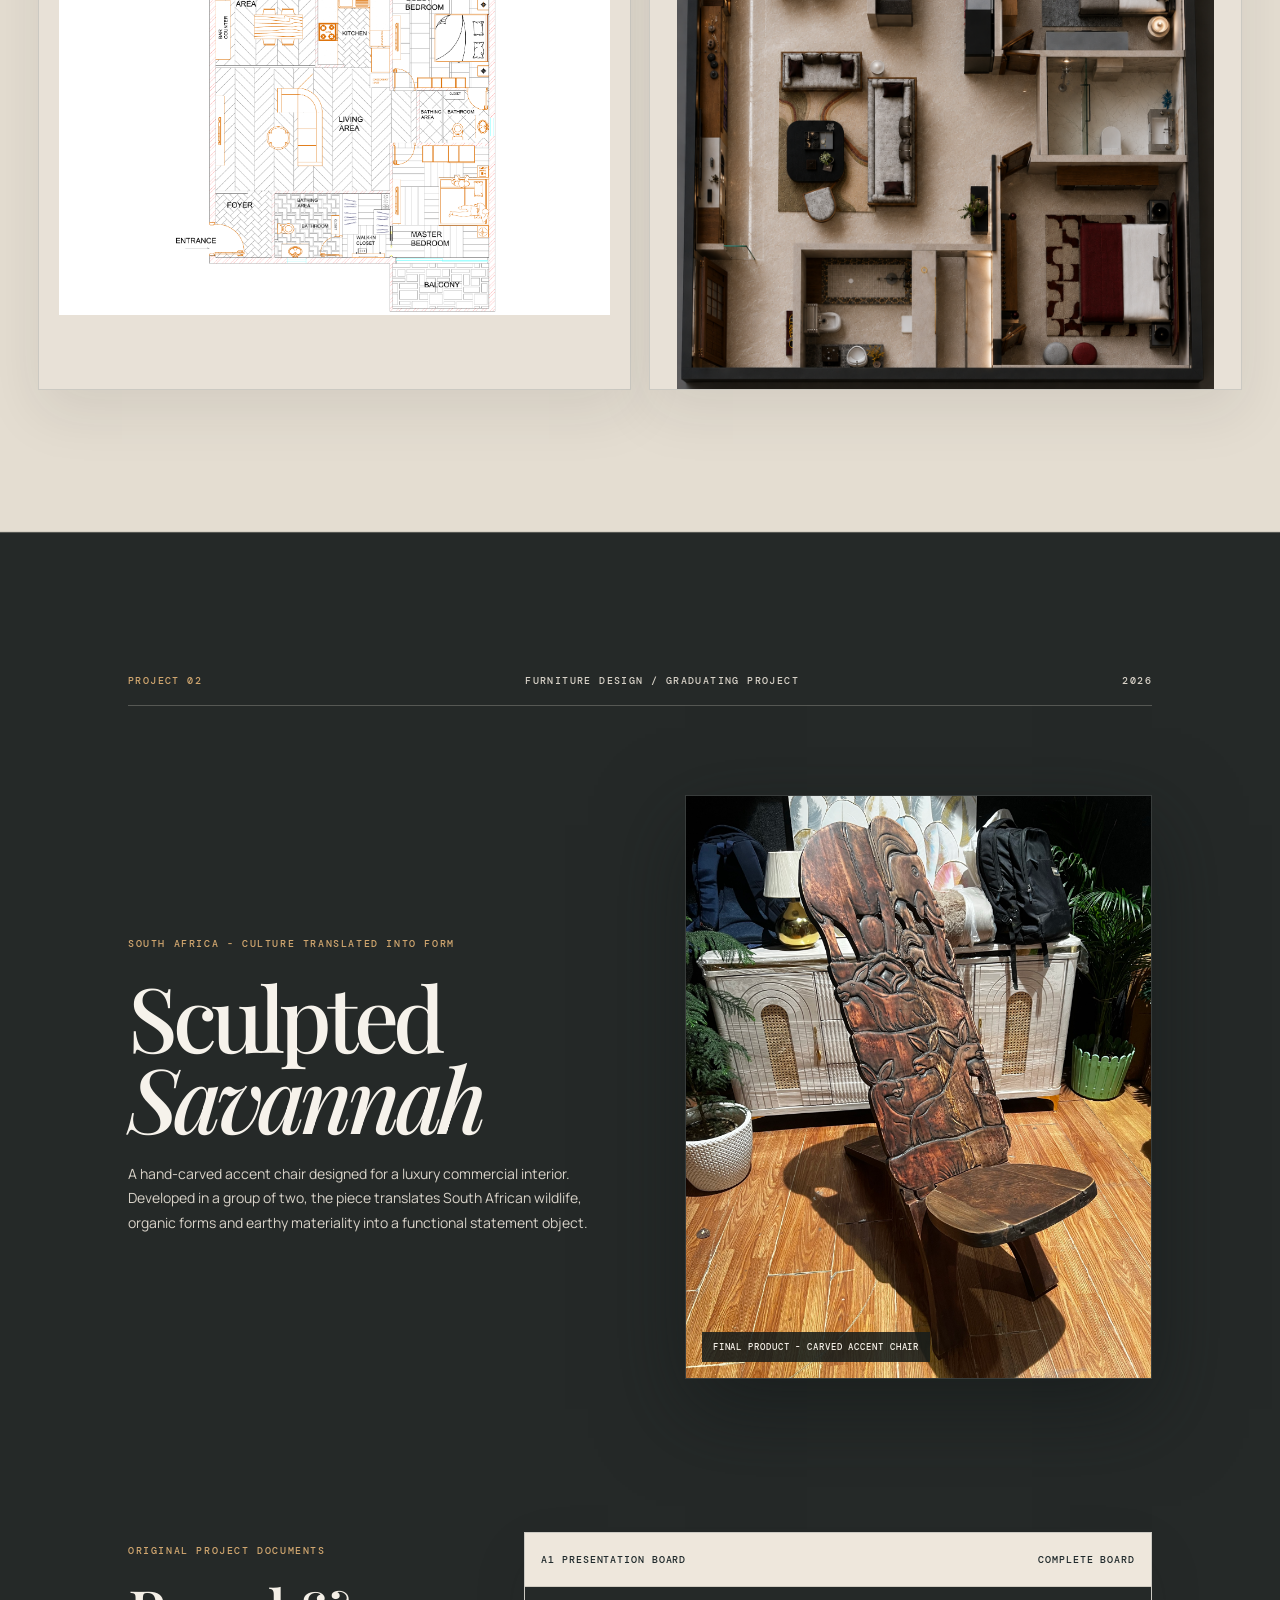
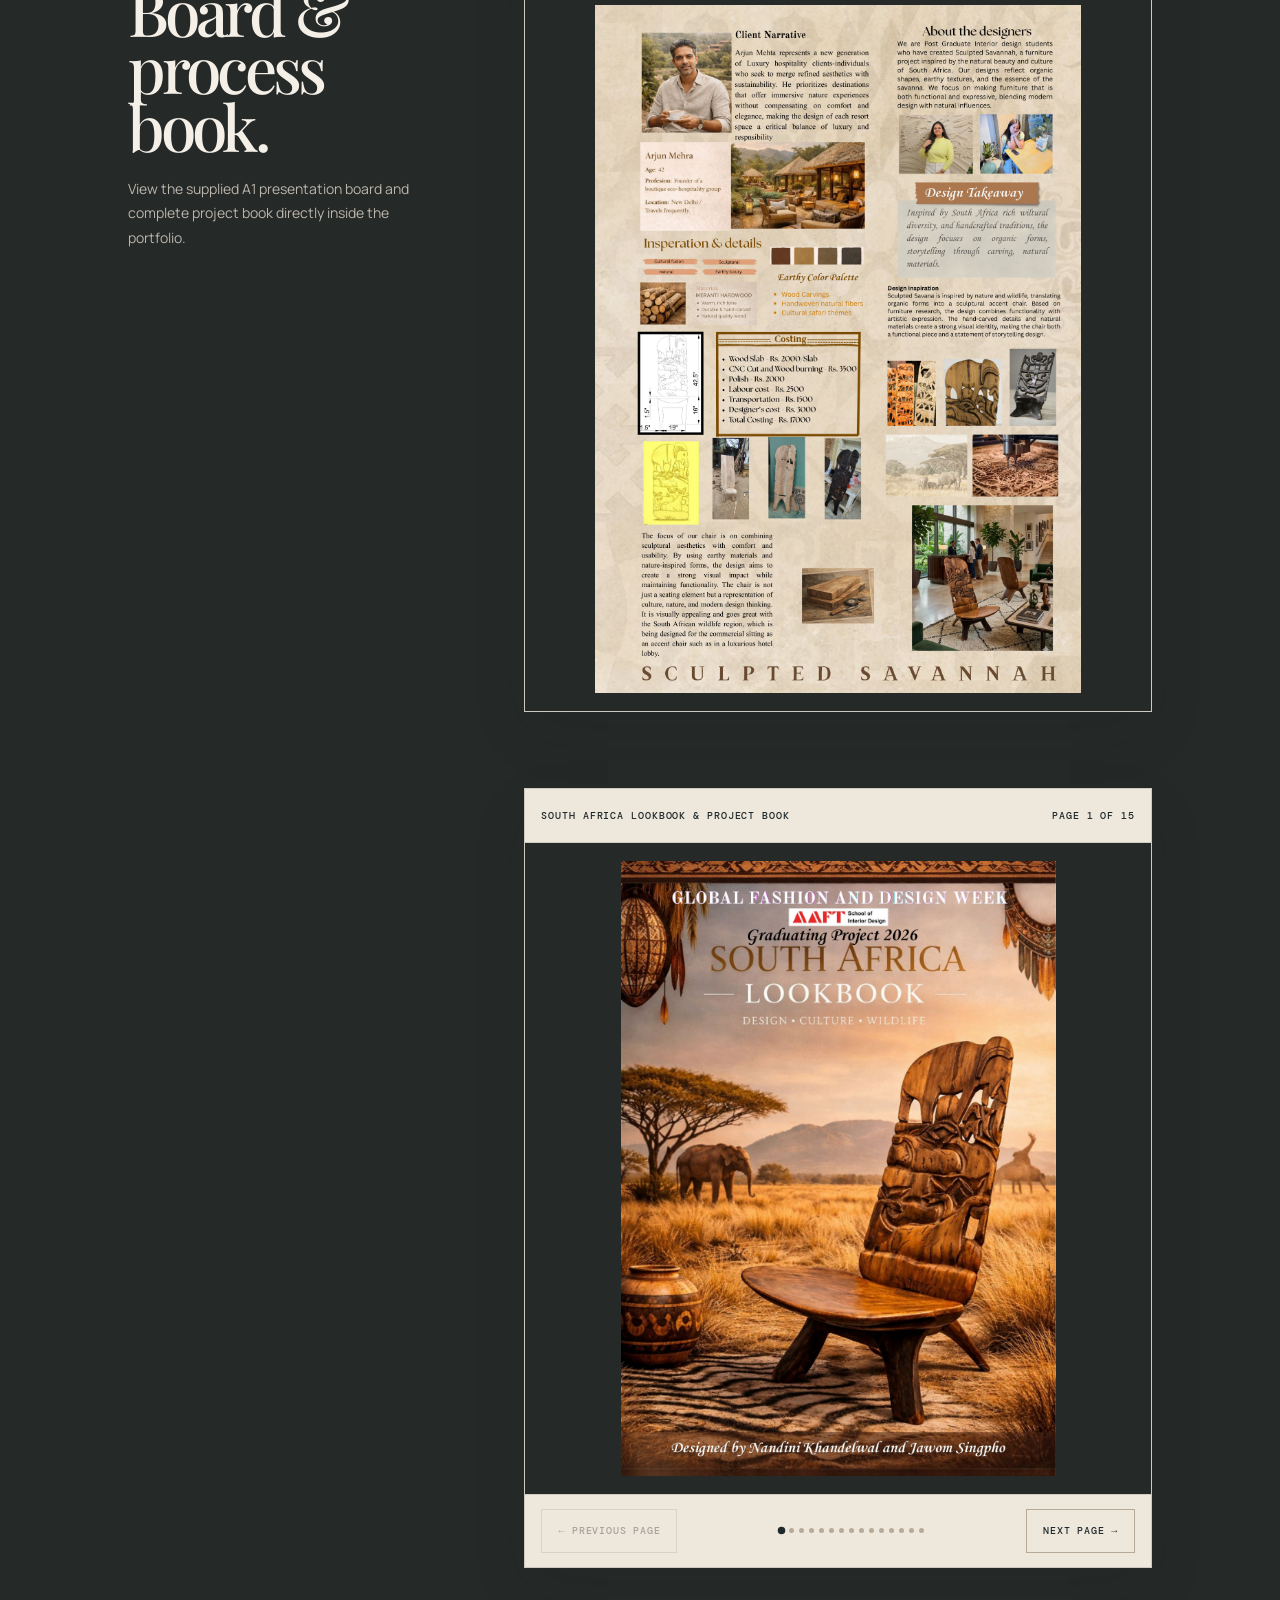
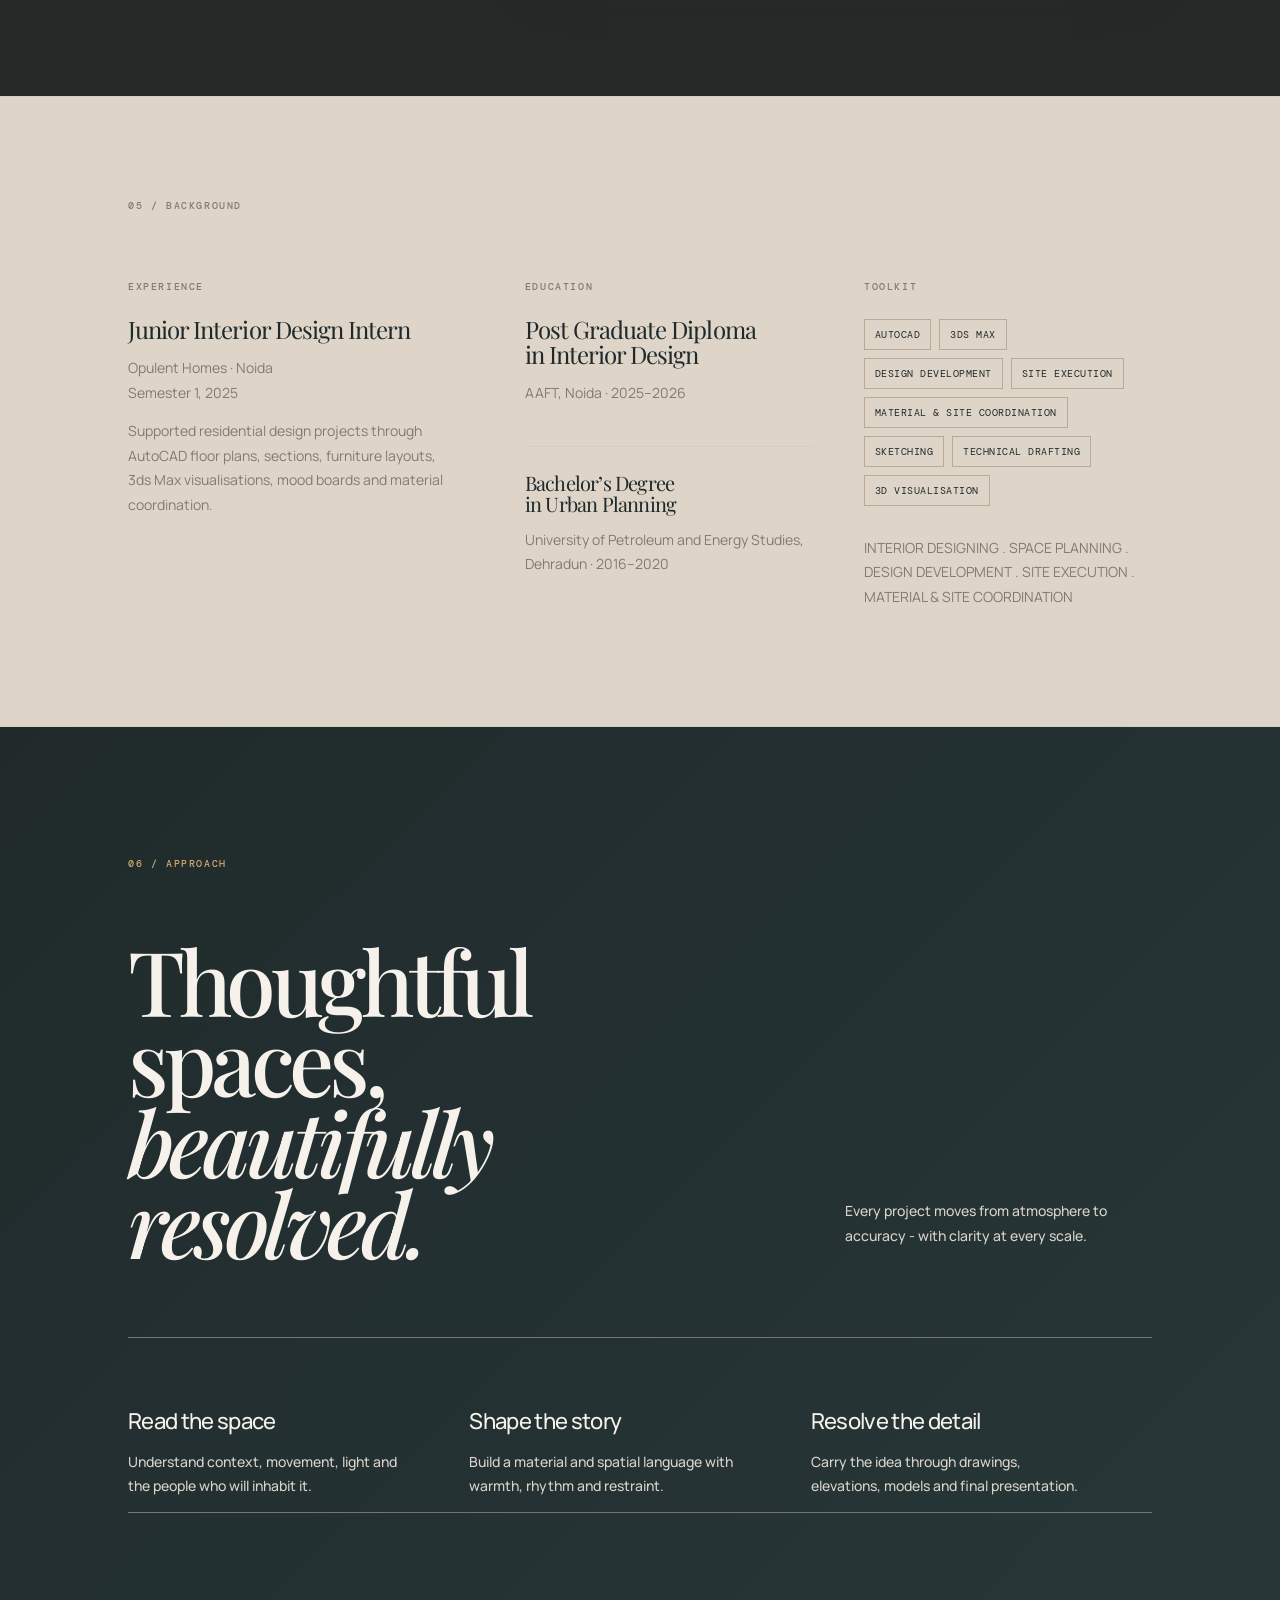
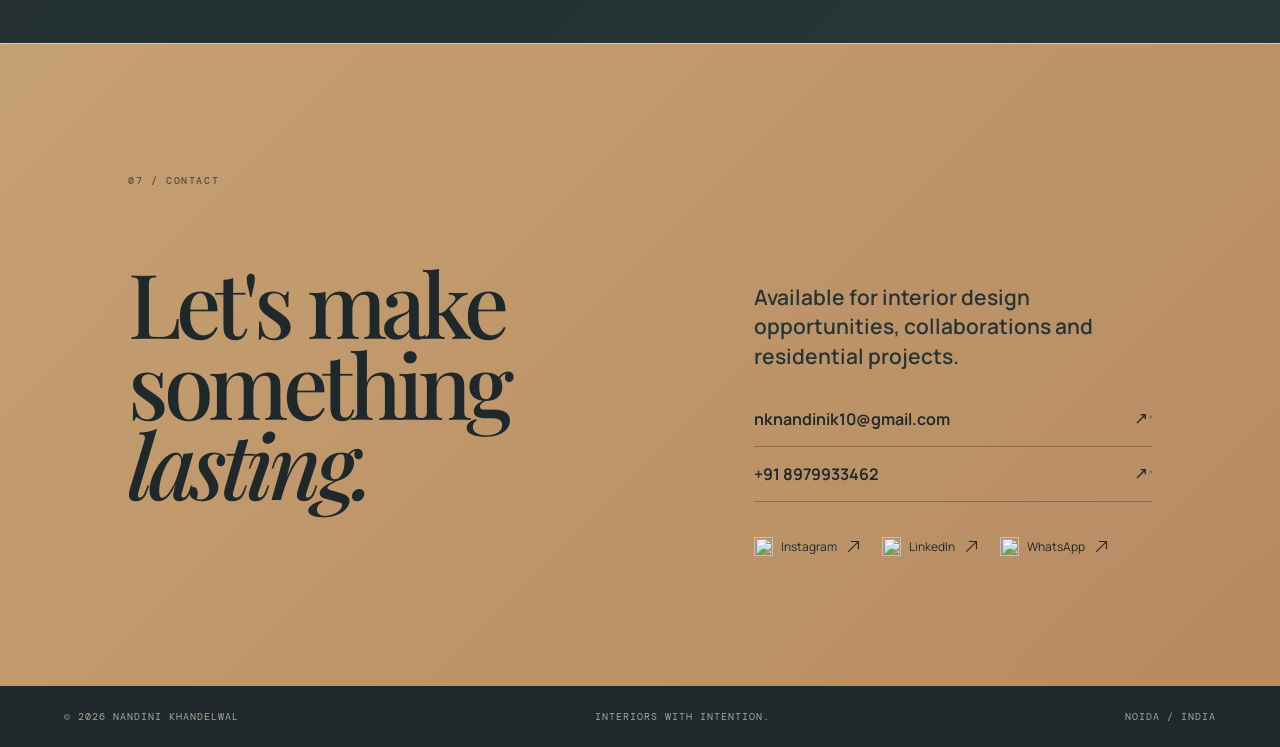
==== commit 53e5161e: "Refine background toolkit and training" ====
--- a/index.html
+++ b/index.html
@@ -5,7 +5,7 @@
   <meta name="viewport" content="width=device-width,initial-scale=1">
   <meta name="description" content="Nandini Khandelwal - interior design portfolio">
   <title>Nandini Khandelwal - Interior Design</title>
-  <link rel="stylesheet" href="styles.css?v=21">
+  <link rel="stylesheet" href="styles.css?v=23">
   <link rel="icon" type="image/svg+xml" href="assets/favicon.svg?v=2">
 </head>
 <body>
@@ -68,7 +68,7 @@
   </main>
 
   <footer><span>© 2026 Nandini Khandelwal</span><span>Interiors with intention.</span><span>Noida / India</span></footer>
-  <script src="resume.js?v=21"></script>
-  <script src="motion.js?v=21"></script>
+  <script src="resume.js?v=23"></script>
+  <script src="motion.js?v=23"></script>
 </body>
 </html>
--- a/styles.css
+++ b/styles.css
@@ -423,3 +423,8 @@
   .book-controls{grid-template-columns:1fr 1fr;gap:8px}
   .book-page-dots{display:none}
 }
+
+/* Keep the background content compact on wide screens. */
+.background{padding:clamp(76px,8vw,110px) 10vw}
+.background-grid{gap:clamp(28px,4vw,52px);margin-top:clamp(38px,5vw,58px);max-width:1280px}
+@media(max-width:800px){.background{padding:72px 8vw}.background-grid{gap:36px;margin-top:40px}}
